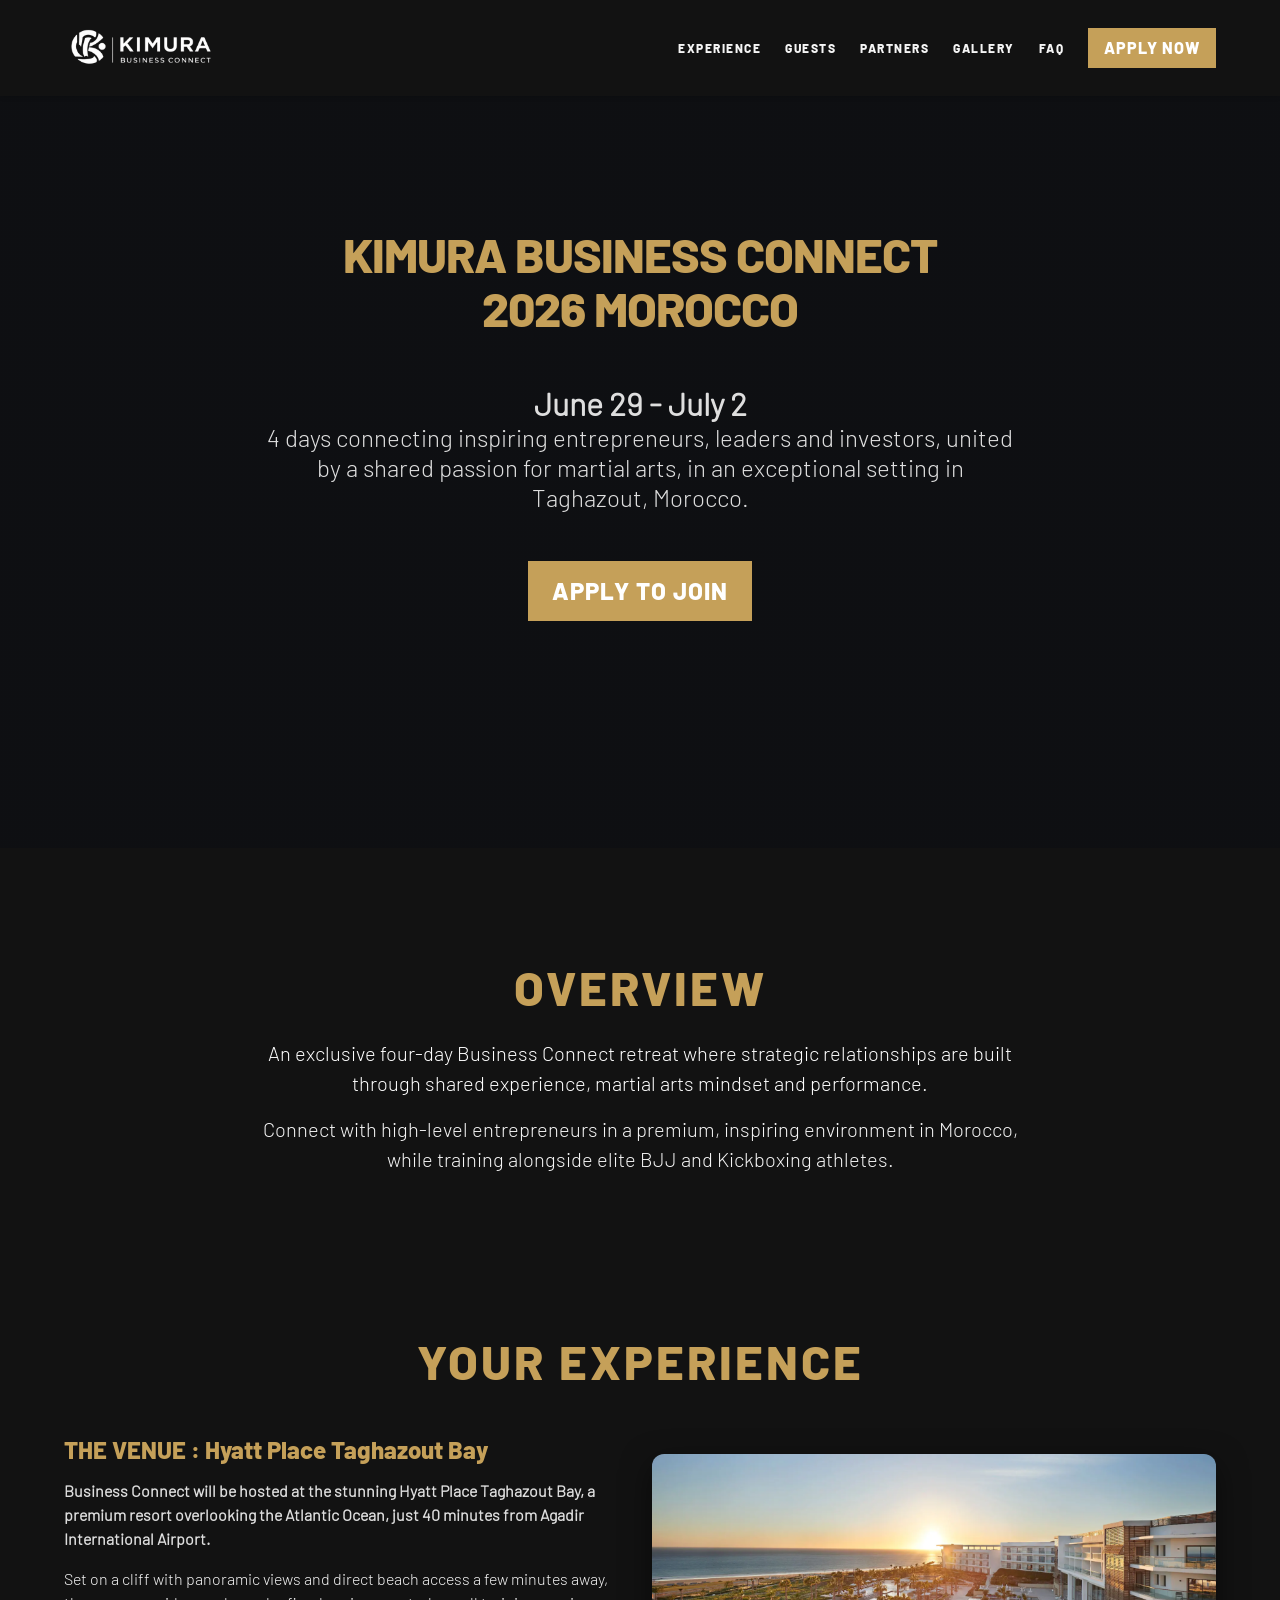
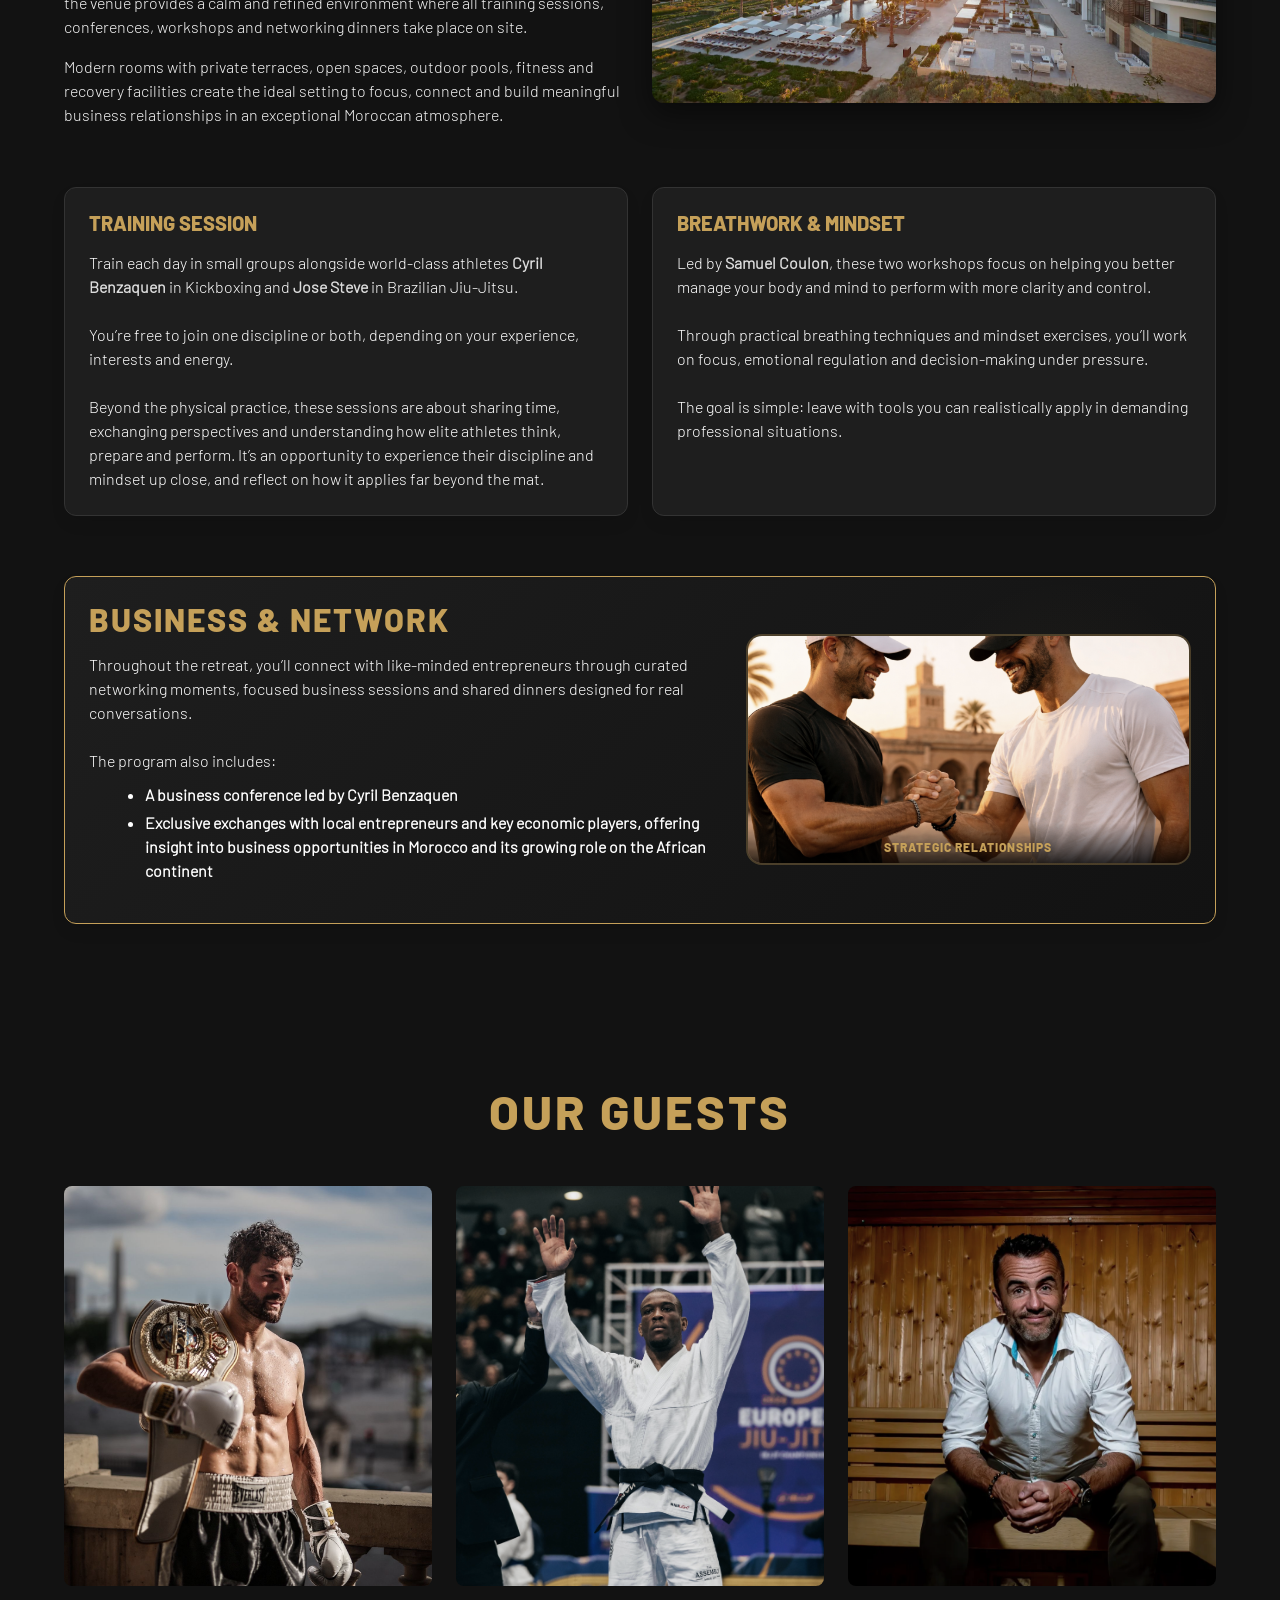
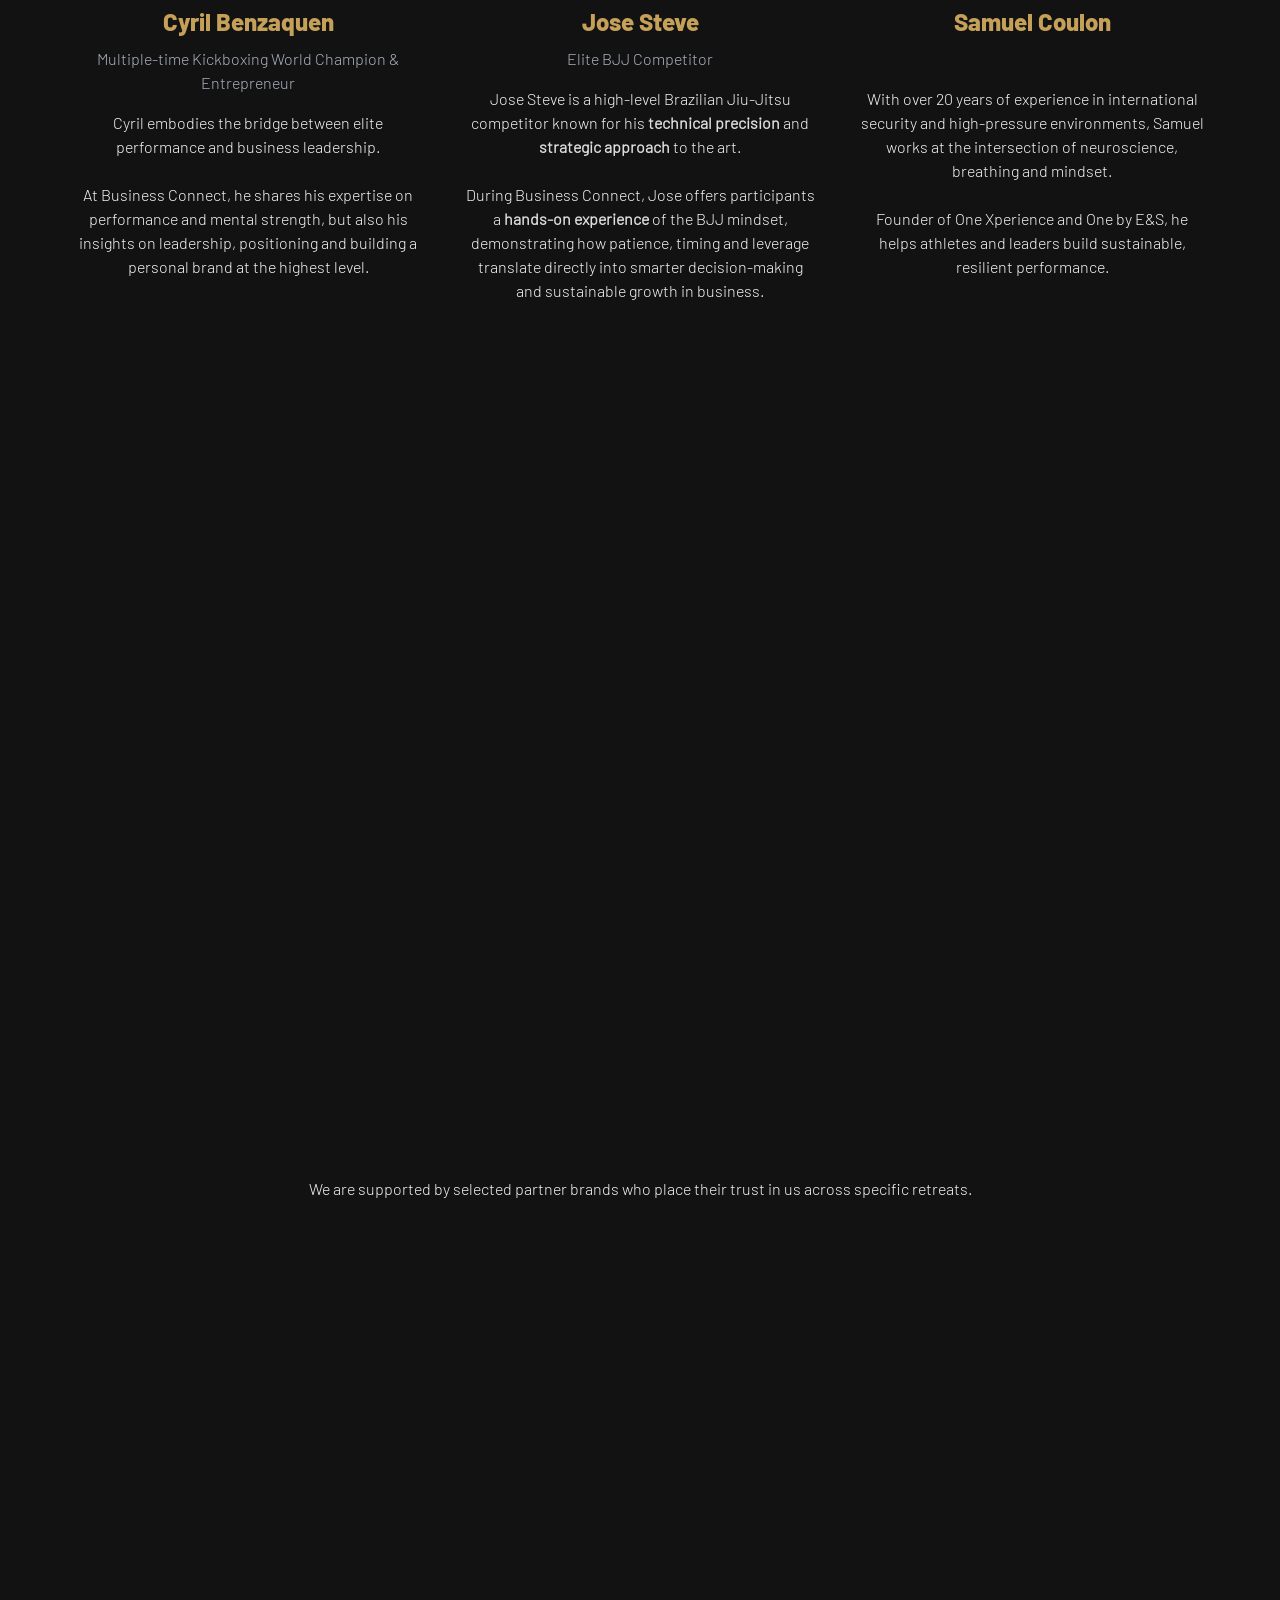
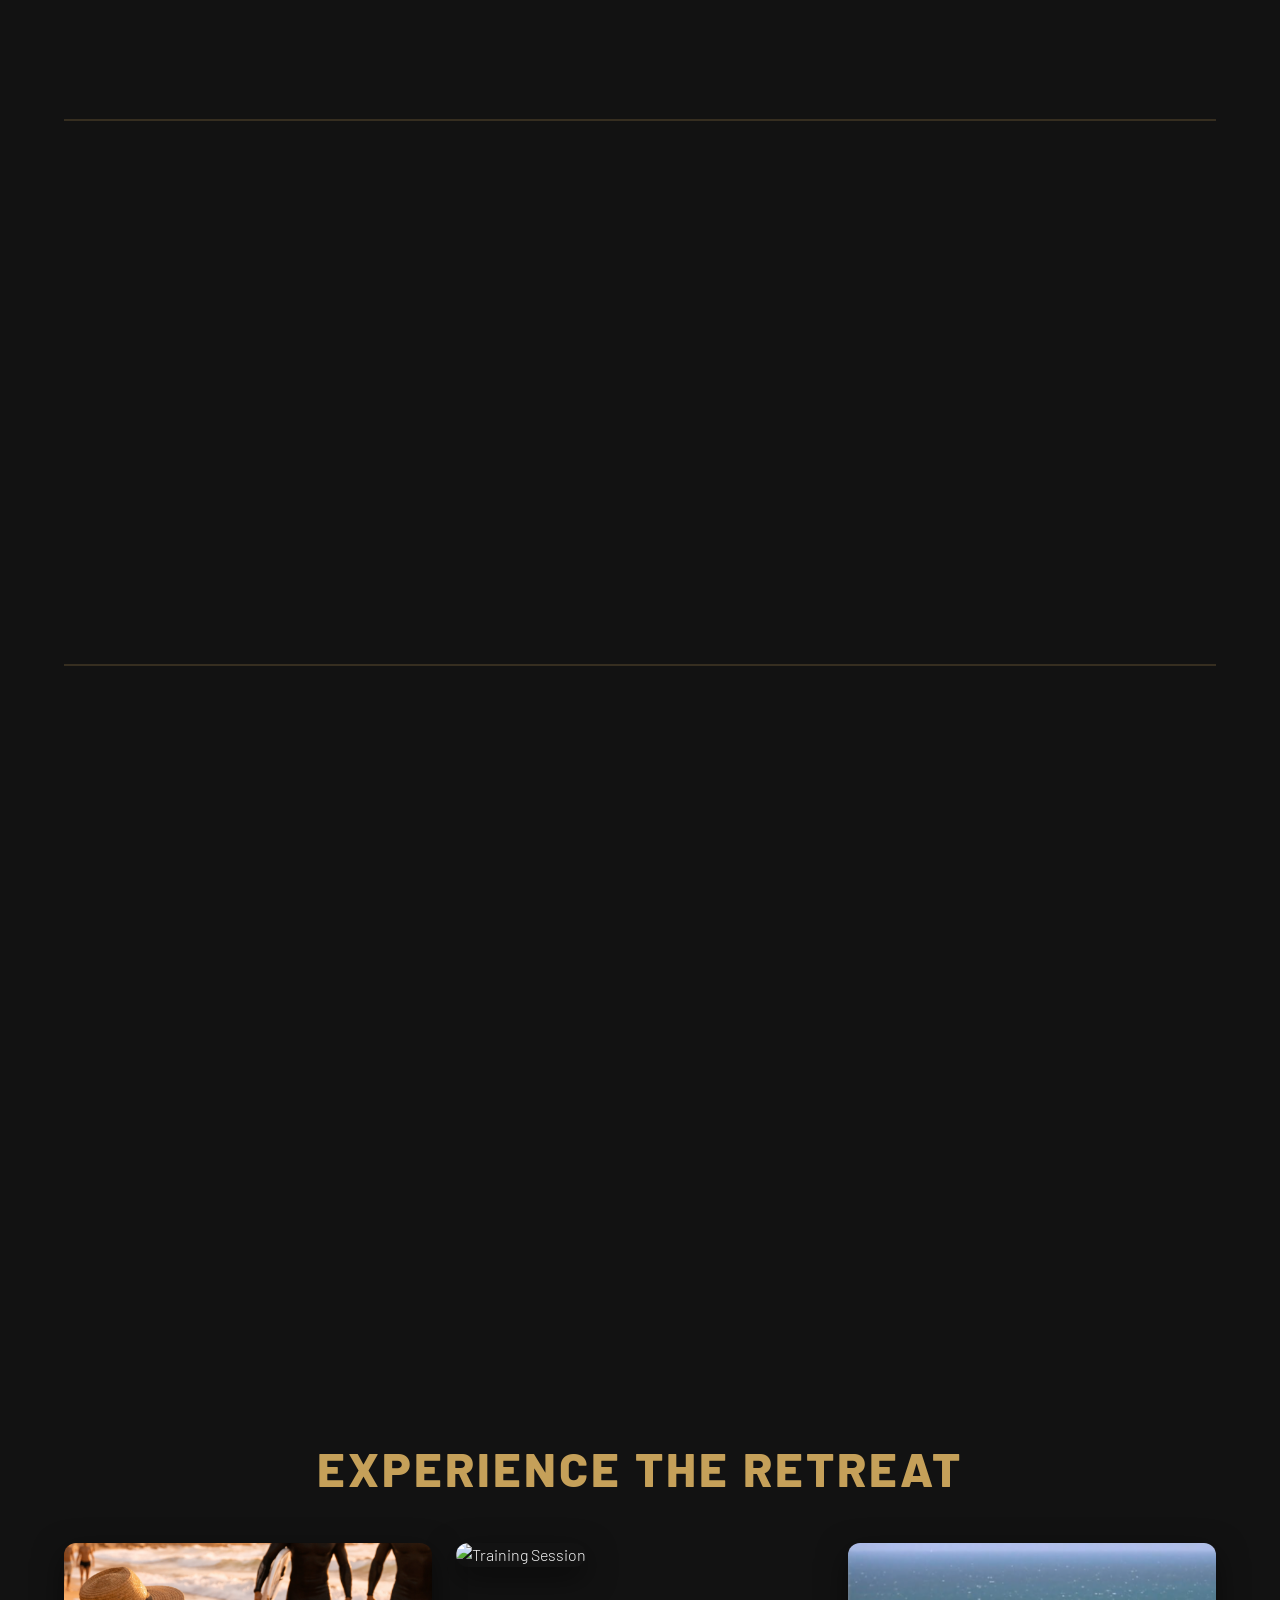
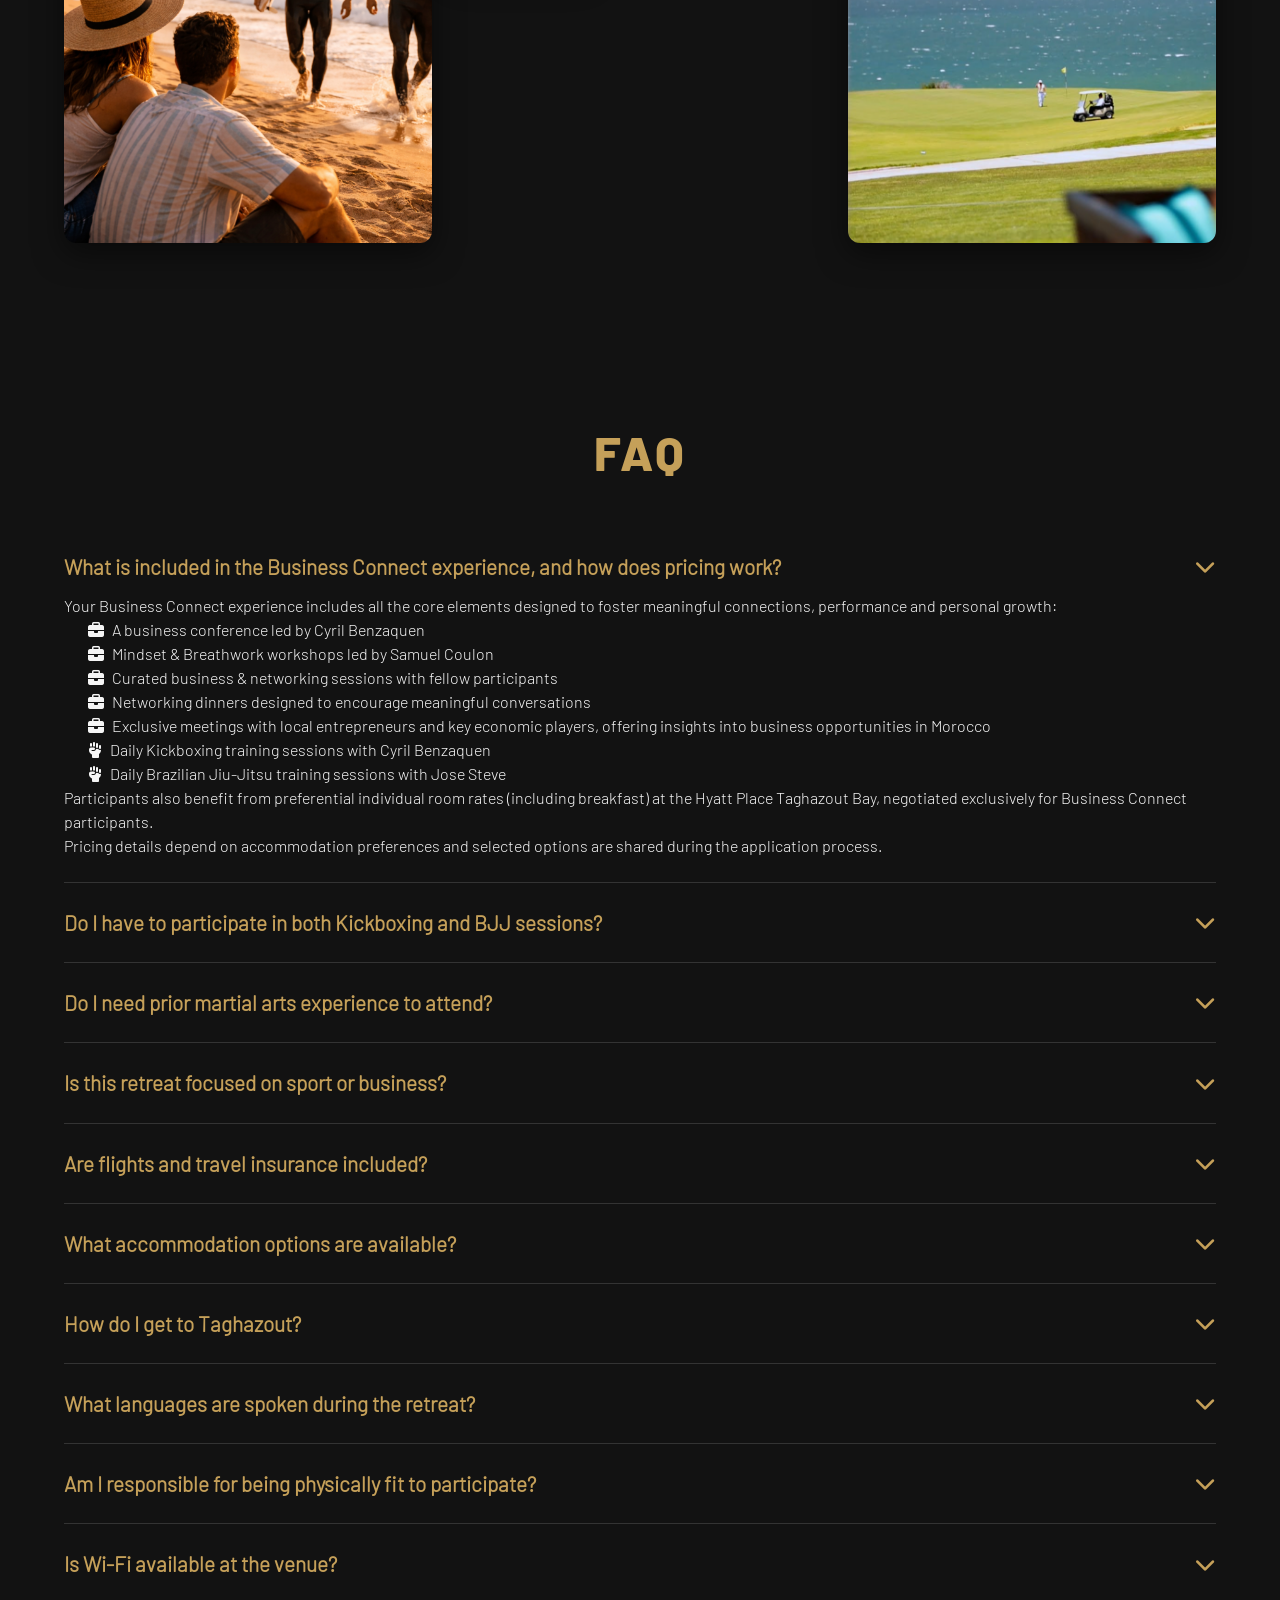
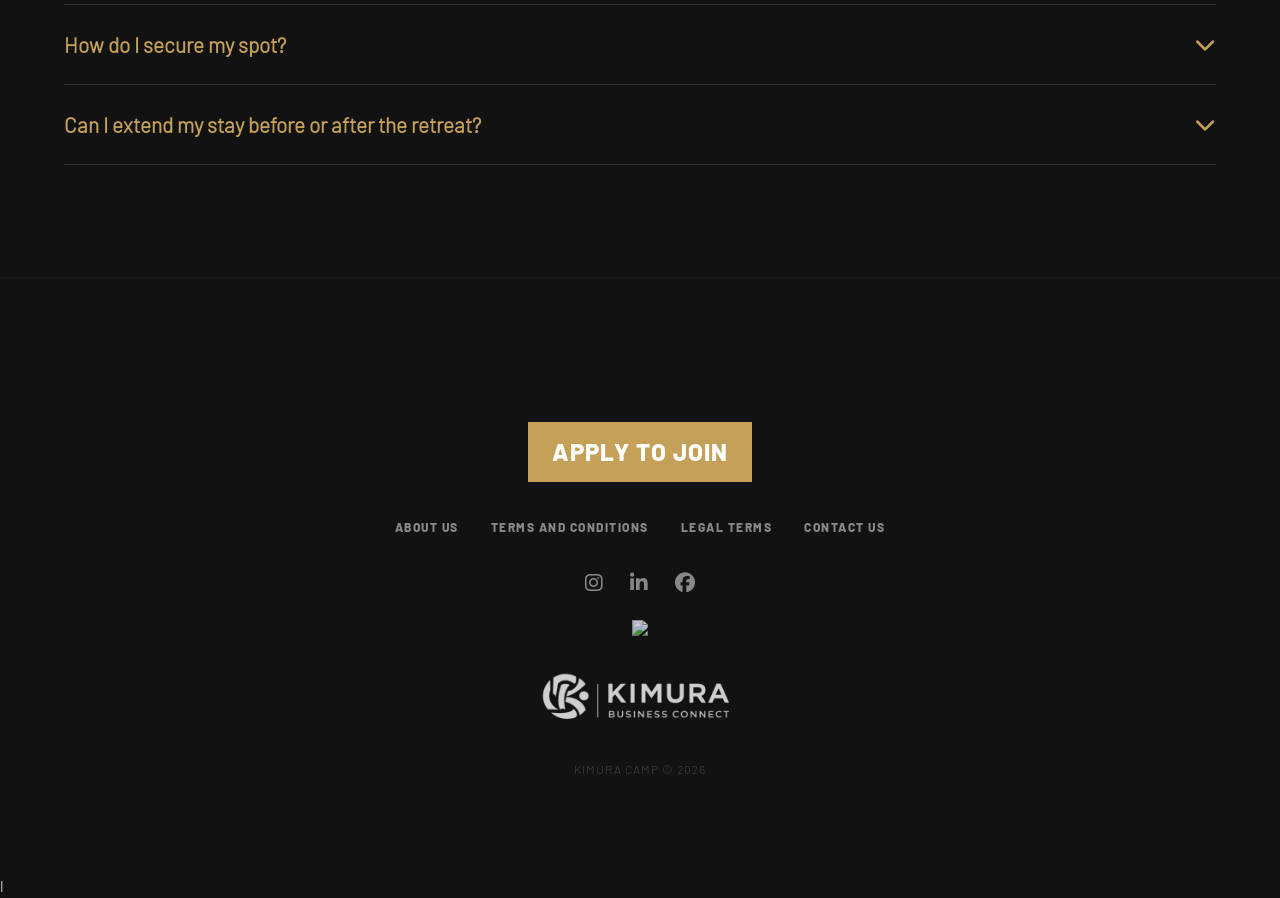
==== index.html @ cee4438f "minor fixes" ====
<!DOCTYPE html>
<html lang="en">
<head>
    <meta charset="UTF-8">
    <meta name="viewport" content="width=device-width, initial-scale=1.0">
    <title>BUSINESS CONNECT MOROCCO 2026 | Where Business Meets the Martial Arts Mindset</title>
    <link rel="stylesheet" href="css/bulma/bulma.min.css">
    <link rel="stylesheet" href="css/fontawesome/all.min.css">
    <link rel="stylesheet" href="css/style.css">
    <link rel="icon" type="image/ico" href="favicon.ico">
    <link rel="apple-touch-icon" href="images/logo.png">
</head>
<body>

<!-- Navigation -->
<nav class="navbar is-fixed-top" role="navigation" aria-label="main navigation">
    <div class="container">
        <div class="navbar-brand">
            <a class="navbar-item" href="https://www.kimura.camp" target="_blank">
                <img src="images/logo.png" alt="KIMURA CAMP LOGO">
            </a>
            <a role="button" class="navbar-burger" aria-label="menu" aria-expanded="false" data-target="navbarBasic">
                <span aria-hidden="true"></span>
                <span aria-hidden="true"></span>
                <span aria-hidden="true"></span>
            </a>
        </div>

        <div id="navbarBasic" class="navbar-menu">
            <div class="navbar-end">
                <a class="navbar-item" href="#experience">Experience</a>
                <a class="navbar-item" href="#guests">Guests</a>
                <a class="navbar-item" href="#partners">Partners</a>
                <a class="navbar-item" href="#gallery">Gallery</a>
                <a class="navbar-item" href="#faq">FAQ</a>
                <div class="navbar-item">
                    <div class="buttons">
                        <button class="button is-primary is-continuous js-modal-trigger" data-target="modal-apply">
                            Apply Now
                        </button>
                    </div>
                </div>
            </div>
        </div>
    </div>
</nav>

<!-- Hero Section -->
<section class="hero is-fullheight-with-navbar is-dark">
    <div class="hero-body">
        <div class="container has-text-centered">
            <div class="columns is-centered">
                <div class="column is-8">
                    <p class="subtitle is-spaced is-size-4-tablet section-title mb-6 is-hidden-mobile is-hidden-tablet"
                       style="font-family: var(--font-primary); font-style: normal; letter-spacing: 3px; opacity: 1;">
                        Where Business Meets the Martial Arts Mindset
                    </p>
                    <h1 class="title is-size-1-tablet is-size-3-mobile mb-6">
                        KIMURA BUSINESS CONNECT <br> 2026 MOROCCO
                    </h1>
                    <p class="subtitle is-size-4-tablet mb-6">
                        <span class="has-text-weight-bold is-size-3">June 29 - July 2</span> <br> 4 days connecting inspiring entrepreneurs, leaders and investors, united
                        by a shared passion for martial arts, in an exceptional setting in Taghazout, Morocco.
                    </p>
                    <div class="buttons is-centered mt-6 fadeInUp delay-2">
                        <button class="button is-primary is-large is-continuous js-modal-trigger"
                                data-target="modal-apply">
                            Apply to Join
                        </button>
                    </div>
                </div>
            </div>
        </div>
    </div>
</section>

<!-- Overview Section -->
<section class="section py-6">
    <div class="container content-constrained fadeInUp">
        <div class="columns is-centered">
            <div class="column is-8 has-text-centered">
                <h2 class="title section-title is-size-1 is-size-2-mobile mb-5">Overview</h2>
                <p class="is-size-5 mb-4 has-text-white">
                    An exclusive four-day Business Connect retreat where strategic relationships are built through
                    shared experience, martial arts mindset and performance.
                </p>
                <p class="is-size-5">
                    Connect with high-level entrepreneurs in a premium, inspiring environment in Morocco, while training
                    alongside elite BJJ and Kickboxing athletes.
                </p>
            </div>
        </div>
    </div>
</section>

<!-- Your Experience -->
<section id="experience" class="section py-6">
    <div class="container content-constrained">
        <h2 class="title section-title has-text-centered is-size-1 is-size-2-mobile mb-6 fadeInUp">Your Experience</h2>

        <div class="columns is-vcentered mb-6 fadeInUp delay-1">
            <div class="column is-6">
                <h3 class="title is-size-4 mb-4">THE VENUE : Hyatt Place Taghazout Bay</h3>
                <p class="mb-4">
                    <strong>Business Connect will be hosted at the stunning Hyatt Place Taghazout Bay, a premium resort
                        overlooking the Atlantic Ocean, just 40 minutes from Agadir International Airport.</strong>
                </p>
                <p class="mb-4">
                    Set on a cliff with panoramic views and direct beach access a few minutes away, the venue provides a
                    calm and refined environment where all training sessions, conferences, workshops and networking
                    dinners take place on site.
                </p>
                <p>
                    Modern rooms with private terraces, open spaces, outdoor pools, fitness and recovery facilities
                    create the ideal setting to focus, connect and build meaningful business relationships in an
                    exceptional Moroccan atmosphere.
                </p>
            </div>
            <div class="column is-6">
                <img src="images/hotel-4.png" alt="Hyatt Place Taghazout" class="venue-img">
            </div>
        </div>

        <div class="columns is-multiline mb-6">
            <div class="column is-6 fadeInUp delay-1">
                <div class="card">
                    <div class="card-content">
                        <p class="title is-size-5 mb-4" style="color: var(--accent-gold);">TRAINING SESSION</p>
                        <p class="is-size-6">
                            Train each day in small groups alongside world-class athletes <strong>Cyril
                            Benzaquen</strong> in Kickboxing and <strong>Jose Steve</strong> in Brazilian Jiu-Jitsu.
                            <br><br>
                            You’re free to join one discipline or both, depending on your experience, interests and
                            energy.
                            <br><br>
                            Beyond the physical practice, these sessions are about sharing time, exchanging perspectives
                            and understanding how elite athletes think, prepare and perform. It’s an opportunity to
                            experience their discipline and mindset up close, and reflect on how it applies far beyond
                            the mat.
                        </p>
                    </div>
                </div>
            </div>
            <div class="column is-6 fadeInUp delay-2">
                <div class="card">
                    <div class="card-content">
                        <p class="title is-size-5 mb-4" style="color: var(--accent-gold);">BREATHWORK & MINDSET</p>
                        <p class="is-size-6">
                            Led by <strong>Samuel Coulon</strong>, these two workshops focus on helping you better
                            manage your body and mind to perform with more clarity and control.
                            <br><br>
                            Through practical breathing techniques and mindset exercises, you’ll work on focus,
                            emotional regulation and decision-making under pressure.
                            <br><br>
                            The goal is simple: leave with tools you can realistically apply in demanding professional
                            situations.
                        </p>
                    </div>
                </div>
            </div>
        </div>

        <!-- Featured Business & Network Section -->
        <div class="card business-featured-block fadeInUp">
            <div class="card-content columns is-vcentered">
                <div class="column is-7">
                    <h3 class="title is-size-3 mb-4" style="color: var(--accent-gold); letter-spacing: 2px;">BUSINESS &
                        NETWORK</h3>
                    <div class="content">
                        <div class="mb-4 is-size-6">
                            Throughout the retreat, you’ll connect with like-minded entrepreneurs through curated
                            networking moments, focused business sessions and shared dinners designed for real
                            conversations.
                            <br/><br/>
                            The program also includes:
                            <ul class="list pl-5" style="margin-top: 10px;">
                                <li><strong>A business conference led by Cyril Benzaquen</strong></li>
                                <li><strong>Exclusive exchanges with local entrepreneurs and key economic players,
                                    offering insight into business opportunities in Morocco and its growing role on the
                                    African continent</strong></li>
                            </ul>
                        </div>
                    </div>
                </div>
                <div class="column is-5 has-text-centered">
                    <div class="business-image-container">
                        <img src="images/business-1.png" alt="Business & Network" class="business-img">
                        <div class="business-img-overlay">
                            <p class="is-size-7"
                               style="font-family: var(--font-primary); text-transform: uppercase; letter-spacing: 1px;">
                                Strategic Relationships</p>
                        </div>
                    </div>
                </div>
            </div>
        </div>
    </div>
</section>

<!-- Our Guests -->
<section id="guests" class="section py-6 bg-dark">
    <div class="container content-constrained">
        <h2 class="title section-title has-text-centered is-size-1 is-size-2-mobile mb-6 fadeInUp">Our Guests</h2>
        <div class="columns is-centered">
            <div class="column is-4 fadeInUp delay-1">
                <div class="has-text-centered">
                    <img src="images/cyril-1.jpeg" alt="Cyril Benzaquen" class="guest-img">
                    <div class="px-2">
                        <h3 class="title is-size-4 mb-3">Cyril Benzaquen</h3>
                        <p class="is-size-6 has-text-grey-light mb-4">Multiple-time Kickboxing World Champion &
                            Entrepreneur</p>
                        <p class="is-size-6">
                            Cyril embodies the bridge between elite performance and business leadership.
                            <br><br>
                            At Business
                            Connect, he shares his expertise on performance and mental strength, but also his insights
                            on leadership, positioning and building a personal brand at the highest level.
                        </p>
                    </div>
                </div>
            </div>
            <div class="column is-4 fadeInUp delay-2">
                <div class="has-text-centered">
                    <img src="images/jose-1.jpeg" alt="Jose Steve" class="guest-img">
                    <div class="px-2">
                        <h3 class="title is-size-4 mb-3">Jose Steve</h3>
                        <p class="is-size-6 has-text-grey-light mb-4">Elite BJJ Competitor</p>
                        <p class="is-size-6">
                            Jose Steve is a high-level Brazilian Jiu-Jitsu competitor known for his <strong>technical
                            precision</strong> and <strong>strategic approach</strong> to the art.
                            <br><br>
                            During Business Connect, Jose offers participants a <strong>hands-on experience</strong> of
                            the BJJ mindset, demonstrating how patience, timing and leverage translate directly into
                            smarter decision-making and sustainable growth in business.
                        </p>
                    </div>
                </div>
            </div>
            <div class="column is-4 fadeInUp delay-2">
                <div class="has-text-centered">
                    <img src="images/samuel-1.png" alt="Samuel Coulon" class="guest-img">
                    <div class="px-2">
                        <h3 class="title is-size-4 mb-3">Samuel Coulon</h3>
                        <p class="is-size-6 has-text-grey-light mb-4">&nbsp;</p>
                        <p class="is-size-6">
                            With over 20 years of experience in international security and high-pressure environments,
                            Samuel works at the intersection of neuroscience, breathing and mindset.
                            <br><br>
                            Founder of One Xperience and One by E&S, he helps athletes and leaders build sustainable,
                            resilient performance.
                        </p>
                    </div>
                </div>
            </div>
        </div>
    </div>
</section>

<!-- What's Included / Excluded -->
<section class="section py-6">
    <div class="container content-constrained">
        <div class="columns is-vcentered">
            <!-- Left Column: Title -->
            <div class="column is-4 has-text-centered-mobile fadeInUp">
                <h2 class="title section-title is-size-1 is-size-2-mobile">What's Included</h2>
            </div>

            <!-- Right Column: Toggle Panels -->
            <div class="column is-8 fadeInUp delay-1">
                <!-- Included Panel -->
                <div class="toggle-panel">
                    <div class="toggle-header"
                         onclick="this.nextElementSibling.classList.toggle('is-active'); this.querySelector('i').classList.toggle('fa-plus'); this.querySelector('i').classList.toggle('fa-minus');">
                        <h3 class="title is-size-5">Included</h3>
                        <i class="fas fa-minus"></i>
                    </div>
                    <div class="toggle-content is-active">
                        <div class="list-item-with-icon">
                            <i class="fas fa-check"></i>
                            <span>Curated business & networking sessions</span>
                        </div>
                        <div class="list-item-with-icon">
                            <i class="fas fa-check"></i>
                            <span>Networking dinners</span>
                        </div>
                        <div class="list-item-with-icon">
                            <i class="fas fa-check"></i>
                            <span>Business conference led by Cyril Benzaquen</span>
                        </div>
                        <div class="list-item-with-icon">
                            <i class="fas fa-check"></i>
                            <span>Mindset & Breathwork coaching sessions led by Samuel Coulon</span>
                        </div>
                        <div class="list-item-with-icon">
                            <i class="fas fa-check"></i>
                            <span>Exclusive meetings with local key business players</span>
                        </div>
                        <div class="list-item-with-icon">
                            <i class="fas fa-check"></i>
                            <span>Access to preferential individual room rates at the Hyatt Place Taghazout Bay</span>
                        </div>
                        <div class="list-item-with-icon">
                            <i class="fas fa-check"></i>
                            <span>Daily training sessions in BJJ and/or Kickboxing</span>
                        </div>
                        <div class="list-item-with-icon">
                            <i class="fas fa-check"></i>
                            <span>Full access to the hotel’s comfort and environment</span>
                        </div>
                        <div class="list-item-with-icon">
                            <i class="fas fa-check"></i>
                            <span>Round-trip airport transfers from Agadir</span>
                        </div>
                    </div>
                </div>

                <!-- Excluded Panel -->
                <div class="toggle-panel" style="border-top: none;">
                    <div class="toggle-header"
                         onclick="this.nextElementSibling.classList.toggle('is-active'); this.querySelector('i').classList.toggle('fa-plus'); this.querySelector('i').classList.toggle('fa-minus');">
                        <h3 class="title is-size-5" style="color: #666;">NOT INCLUDED</h3>
                        <i class="fas fa-plus" style="color: #666;"></i>
                    </div>
                    <div class="toggle-content">
                        <div class="list-item-with-icon" style="color: #888;">
                            <i class="fas fa-xmark"></i>
                            <span>Lunches</span>
                        </div>
                        <div class="list-item-with-icon" style="color: #888;">
                            <i class="fas fa-xmark"></i>
                            <span>Travel insurance</span>
                        </div>
                        <div class="list-item-with-icon" style="color: #888;">
                            <i class="fas fa-xmark"></i>
                            <span>Flights to and from Agadir</span>
                        </div>
                        <div class="list-item-with-icon" style="color: #888;">
                            <i class="fas fa-xmark"></i>
                            <span>Personal expenses (snacks, souvenirs, etc.)</span>
                        </div>
                        <div class="list-item-with-icon" style="color: #888;">
                            <i class="fas fa-xmark"></i>
                            <span>Transportation during free time</span>
                        </div>
                        <div class="list-item-with-icon" style="color: #888;">
                            <i class="fas fa-xmark"></i>
                            <span>Optional leisure activities (surfing, quad, etc.)</span>
                        </div>
                    </div>
                </div>
            </div>
        </div>
    </div>
</section>

<!-- Partners Section -->
<section id="partners" class="section py-6">
    <div class="container">
        <h2 class="title section-title has-text-centered is-size-1 is-size-2-mobile fadeInUp mb-0">Our Partners</h2>
        <p class="has-text-centered mt-2">We are supported by selected partner brands who place their trust in us across specific retreats.</p>
        <!-- Logo Carousel -->
        <div class="carousel-container mb-6 fadeInUp delay-1 is-hidden">
            <div class="carousel-track">
                <div class="carousel-item"><img src="images/venum-logo.png" alt="Venum"></div>
                <div class="carousel-item"><img src="images/nutrimea-logo.png" alt="Nutrimea"></div>
                <div class="carousel-item"><img src="images/cleanhugs-logo.png" alt="Cleanhugs"></div>
                <div class="carousel-item"><img src="images/rocean-logo.png" alt="Rocean"></div>
                <!-- Duplicate for seamless loop -->
                <div class="carousel-item"><img src="images/venum-logo.png" alt="Venum"></div>
                <div class="carousel-item"><img src="images/nutrimea-logo.png" alt="Nutrimea"></div>
                <div class="carousel-item"><img src="images/cleanhugs-logo.png" alt="Cleanhugs"></div>
                <div class="carousel-item"><img src="images/rocean-logo.png" alt="Rocean"></div>
            </div>
        </div>

        <!-- Partner Details -->
        <div class="partner-details">
            <!-- Venum -->
            <div class="partner-item py-6 fadeInUp">
                <div class="columns is-vcentered">
                    <div class="column is-5">
                        <img src="images/venum-logo.png" alt="Venum Logo" class="mb-4" style="max-height: 100px; width: auto;">
                        <h3 class="title is-size-3">Venum</h3>
                        <p class="mb-4">
                            A global leader in combat sports equipment, Venum provides Kimura Business Connect with premium gear that embodies the spirit of performance and resilience found in both the boardroom and the cage.
                        </p>
                    </div>
                    <div class="column is-7">
                        <div class="columns is-mobile">
                            <div class="column is-6">
                                <figure class="image is-4by5">
                                    <img src="images/venum-1.jpeg" alt="Venum Partnership 1" style="object-fit: cover; border-radius: 8px;">
                                </figure>
                            </div>
                            <div class="column is-6">
                                <figure class="image is-4by5">
                                    <img src="images/venum-2.jpg" alt="Venum Partnership 2" style="object-fit: cover; border-radius: 8px;">
                                </figure>
                            </div>
                        </div>
                    </div>
                </div>
            </div>

            <hr style="background-color: rgba(197, 160, 89, 0.2);">

            <!-- Nutrimea -->
            <div class="partner-item py-6 fadeInUp">
                <div class="columns is-vcentered">
                    <div class="column is-5">
                        <img src="images/nutrimea-logo.png" alt="Nutrimea Logo" class="mb-4" style="max-height: 100px; width: auto;">
                        <h3 class="title is-size-3">Nutrimea</h3>
                        <p class="mb-4">
                            Nutrimea supports our participants' physical well-being with high-quality natural supplements, ensuring they maintain peak mental and physical energy throughout the retreat.
                        </p>
                    </div>
                    <div class="column is-7">
                        <div class="columns is-mobile">
                            <div class="column is-6">
                                <figure class="image is-4by5">
                                    <img src="images/nutrimea-1.jpg" alt="Nutrimea Partnership 1" style="object-fit: cover; border-radius: 8px;">
                                </figure>
                            </div>
                            <div class="column is-6">
                                <figure class="image is-4by5">
                                    <img src="images/nutrimea-2.jpg" alt="Nutrimea Partnership 2" style="object-fit: cover; border-radius: 8px;">
                                </figure>
                            </div>
                        </div>
                    </div>
                </div>
            </div>

            <hr style="background-color: rgba(197, 160, 89, 0.2);">

            <!-- Rocean -->
            <div class="partner-item py-6 fadeInUp">
                <div class="columns is-vcentered">
                    <div class="column is-5">
                        <img src="images/rocean-logo.png" alt="Rocean Logo" class="mb-4" style="max-height: 100px; width: auto;">
                        <h3 class="title is-size-3">Rocean</h3>
                        <p class="mb-4">
                            Sustainable hydration is key at Kimura Business Connect. Rocean provides innovative water solutions that help our community stay hydrated while reducing environmental impact.
                        </p>
                    </div>
                    <div class="column is-7">
                        <div class="columns is-mobile">
                            <div class="column is-6">
                                <figure class="image is-4by5">
                                    <img src="images/rocean-1.jpg" alt="Rocean Partnership 1" style="object-fit: cover; border-radius: 8px;">
                                </figure>
                            </div>
                            <div class="column is-6">
                                <figure class="image is-4by5">
                                    <img src="images/rocean-2.jpg" alt="Rocean Partnership 2" style="object-fit: cover; border-radius: 8px;">
                                </figure>
                            </div>
                        </div>
                    </div>
                </div>
            </div>

            <div class="has-text-centered mt-6 fadeInUp">
                <p class="is-size-6">
                    Interested in becoming a partner for our first Business retreat? <br>
                    <a href="mailto:contact@kimura.camp" class="has-text-weight-bold" style="color: var(--accent-gold); text-decoration: underline;">Contact us at contact@kimura.camp</a>
                </p>
            </div>
        </div>
    </div>
</section>

<!-- Photo Gallery -->
<section id="gallery" class="section py-6">
    <div class="container content-constrained">
        <h2 class="title section-title has-text-centered is-size-1 is-size-2-mobile mb-6 fadeInUp">Experience the
            Retreat</h2>
        <div class="columns is-multiline">
            <div class="column is-4 fadeInUp delay-1">
                <img src="images/beach-1.png" alt="Hyatt Place View" class="venue-img mb-4"
                     style="width: 100%; height: 300px; object-fit: cover;">
            </div>
            <div class="column is-4 fadeInUp delay-2">
                <img src="images/hotel-1.png" alt="Training Session" class="venue-img mb-4"
                     style="width: 100%; height: 300px; object-fit: cover;">
            </div>
            <div class="column is-4 fadeInUp delay-3">
                <img src="images/hotel-7.png" alt="BJJ Session" class="venue-img mb-4"
                     style="width: 100%; height: 300px; object-fit: cover;">
            </div>
        </div>
    </div>
</section>

<!-- FAQ -->
<section id="faq" class="section py-6">
    <div class="container content-constrained">
        <h2 class="title section-title has-text-centered is-size-1 is-size-2-mobile mb-6 fadeInUp">FAQ</h2>
        <div class="columns is-centered fadeInUp delay-1">
            <div class="column is-12">
                <div class="faq-item">
                    <div class="faq-question">What is included in the Business Connect experience, and how does pricing
                        work? <i class="fas fa-chevron-down"></i></div>
                    <div class="faq-answer mt-3" style="display: block;">
                        <p>Your Business Connect experience includes all the core elements designed to foster meaningful
                            connections, performance and personal growth:</p>
                        <ul class=" pl-5">
                            <li><i class="fa fa-briefcase mr-2"></i>A business conference led by Cyril Benzaquen</li>
                            <li><i class="fa fa-briefcase mr-2"></i>Mindset & Breathwork workshops led by Samuel Coulon
                            </li>
                            <li><i class="fa fa-briefcase mr-2"></i>Curated business & networking sessions with fellow
                                participants
                            </li>
                            <li><i class="fa fa-briefcase mr-2"></i>Networking dinners designed to encourage meaningful
                                conversations
                            </li>
                            <li><i class="fa fa-briefcase mr-2"></i>Exclusive meetings with local entrepreneurs and key
                                economic players, offering insights into business opportunities in Morocco
                            </li>
                            <li><i class="fa fa-hand-fist mr-2"></i>Daily Kickboxing training sessions with Cyril
                                Benzaquen
                            </li>
                            <li><i class="fa fa-hand-fist mr-2"></i>Daily Brazilian Jiu-Jitsu training sessions with
                                Jose Steve
                            </li>
                        </ul>
                        <p>Participants also benefit from preferential individual room rates (including breakfast) at
                            the Hyatt Place Taghazout Bay, negotiated exclusively for Business Connect participants.</p>
                        <p>Pricing details depend on accommodation preferences and selected options are shared during
                            the application process.</p>
                    </div>
                </div>
                <div class="faq-item">
                    <div class="faq-question">Do I have to participate in both Kickboxing and BJJ sessions? <i
                            class="fas fa-chevron-down"></i></div>
                    <div class="faq-answer mt-3" style="display: none;">
                        <p>Participants are free to join Kickboxing, Brazilian Jiu-Jitsu, or both, depending on their
                            interests, experience and energy.</p>
                        <p>All sessions are designed to be accessible and adaptable, with a focus on mindset, discipline
                            and shared experience rather than performance.</p>
                    </div>
                </div>
                <div class="faq-item">
                    <div class="faq-question">Do I need prior martial arts experience to attend? <i
                            class="fas fa-chevron-down"></i></div>
                    <div class="faq-answer mt-3" style="display: none;">
                        <p>No prior experience is required.</p>
                        <p>Sessions are adapted to different levels, and the emphasis is on learning, awareness and
                            connection, not physical intensity or competition.</p>
                    </div>
                </div>
                <div class="faq-item">
                    <div class="faq-question">Is this retreat focused on sport or business? <i
                            class="fas fa-chevron-down"></i></div>
                    <div class="faq-answer mt-3" style="display: none;">
                        <p>Business Connect is a business-first experience.</p>
                        <p>Martial arts training is used as a tool to explore leadership, discipline, focus and
                            resilience, while business sessions, conferences and networking remain at the core of the
                            retreat.</p>
                    </div>
                </div>
                <div class="faq-item">
                    <div class="faq-question">Are flights and travel insurance included? <i
                            class="fas fa-chevron-down"></i></div>
                    <div class="faq-answer mt-3" style="display: none;">
                        <p>No. Participants are responsible for booking their flights to and from Agadir and purchasing
                            travel insurance. We strongly recommend comprehensive travel insurance covering medical
                            care, trip cancellation and emergencies.</p>
                    </div>
                </div>
                <div class="faq-item">
                    <div class="faq-question">What accommodation options are available? <i
                            class="fas fa-chevron-down"></i></div>
                    <div class="faq-answer mt-3" style="display: none;">
                        <p>Business Connect participants benefit from preferential accommodation rates at the Hyatt
                            Place Taghazout Bay, including breakfast. Rooms are individual, modern and comfortable.
                            Additional nights before or after the retreat can be requested, subject to availability.</p>
                    </div>
                </div>
                <div class="faq-item">
                    <div class="faq-question">How do I get to Taghazout? <i class="fas fa-chevron-down"></i></div>
                    <div class="faq-answer mt-3" style="display: none;">
                        <p>The nearest airport is Agadir Al-Massira Airport. Airport transfers are included.</p>
                    </div>
                </div>
                <div class="faq-item">
                    <div class="faq-question">What languages are spoken during the retreat? <i
                            class="fas fa-chevron-down"></i></div>
                    <div class="faq-answer mt-3" style="display: none;">
                        <p>All sessions and workshops are conducted by speakers who are fluent in both English and
                            French. It is expected that attendees are comfortable communicating in English, which will
                            be the primary language of the retreat.</p>
                    </div>
                </div>
                <div class="faq-item">
                    <div class="faq-question">Am I responsible for being physically fit to participate? <i
                            class="fas fa-chevron-down"></i></div>
                    <div class="faq-answer mt-3" style="display: none;">
                        <p>Yes. Participants are responsible for ensuring they are in suitable physical condition for
                            the activities they choose to take part in during the retreat.</p>
                    </div>
                </div>
                <div class="faq-item">
                    <div class="faq-question">Is Wi-Fi available at the venue? <i class="fas fa-chevron-down"></i></div>
                    <div class="faq-answer mt-3" style="display: none;">
                        <p>Yes. Complimentary high-speed Wi-Fi is available throughout the Hyatt Place Taghazout
                            Bay.</p>
                    </div>
                </div>
                <div class="faq-item">
                    <div class="faq-question">How do I secure my spot? <i class="fas fa-chevron-down"></i></div>
                    <div class="faq-answer mt-3" style="display: none;">
                        <p>Participation is subject to application and validation. To express your interest, you can
                            complete our application questionnaire, contact us via Instagram DM at @kimura.camp, email
                            us at contact@kimura.camp.</p>
                    </div>
                </div>
                <div class="faq-item">
                    <div class="faq-question">Can I extend my stay before or after the retreat? <i
                            class="fas fa-chevron-down"></i></div>
                    <div class="faq-answer mt-3" style="display: none;">
                        <p>Yes. Participants wishing to arrive earlier or stay longer at the Hyatt Place Taghazout Bay
                            can request additional nights. Our team will assist with availability and preferential
                            rates.</p>
                    </div>
                </div>
            </div>
        </div>
    </div>
</section>

<!-- Footer -->
<footer class="footer">
    <div class="container content-constrained">
        <div class="footer__content has-text-centered mb-5">
            <div class="buttons is-centered mt-6 fadeInUp delay-2">
                <button class="button is-primary is-large is-continuous js-modal-trigger"
                        data-target="modal-apply">
                    Apply to Join
                </button>
            </div>
            <div class="footer__items-outer">
                <ul class="footer__items">
                    <li class="footer__item">
                        <a href="https://www.kimura.camp/about-us" target="_blank">About us</a>
                    </li>
                    <li class="footer__item">
                        <a href="pages/terms-conditions.html">Terms and conditions</a>
                    </li>
                    <li class="footer__item">
                        <a href="https://www.kimura.camp/legal-terms" target="_blank">Legal terms</a>
                    </li>
                    <li class="footer__item">
                        <a href="https://www.kimura.camp/contact-us" target="_blank">Contact us</a>
                    </li>
                </ul>
            </div>
        </div>

        <div class="footer__socials has-text-centered mb-5">
            <a href="https://www.instagram.com/kimura.camp/" target="_blank" rel="noopener noreferrer" class="mx-3">
                <i class="fab fa-instagram fa-lg social-icon"></i>
            </a>
            <a href="https://www.linkedin.com/company/kimura-camp/" target="_blank" rel="noopener noreferrer" class="mx-3">
                <i class="fab fa-linkedin-in fa-lg social-icon"></i>
            </a>
            <a href="https://www.facebook.com/profile.php?id=61559417950037" target="_blank" rel="noopener noreferrer" class="mx-3">
                <i class="fab fa-facebook fa-lg social-icon"></i>
            </a>
        </div>

        <div class="footer__currency-outer has-text-centered mb-5">
            <img class="accepted-payment-methods" src="https://static.myeasol.net/rails/active_storage/blobs/proxy/eyJfcmFpbHMiOnsibWVzc2FnZSI6IkJBaEpJaWs0TWpobE5UVm1PUzAxWlRGa0xUUmhORGt0WW1ZMFpTMHpOamRpTVRZMVltSmxNalFHT2daRlZBPT0iLCJleHAiOm51bGwsInB1ciI6ImJsb2JfaWQifX0=--f0bc4a61a27a797b1a6f9fd68252f917b7413f5e/DEPOSIT.png" style="max-width: 200px; opacity: 0.8;">
        </div>

        <div class="footer__logo-outer has-text-centered mb-5">
            <figure class="footer__logo image-component">
                <img src="/images/logo.png" alt="KIMURA CAMP LOGO" style="max-height: 4rem; width: auto; display: inline-block;">
            </figure>
        </div>

        <div class="footer__badge-wrapper has-text-centered">
            <div class="footer__text-field is-size-7" style="color: #444; letter-spacing: 1px;">
                KIMURA CAMP © 2026
            </div>
        </div>
    </div>
</footer>

<!-- Modal Apply -->
<div id="modal-apply" class="modal">
    <div class="modal-background"></div>
    <div class="modal-card">
        <header class="modal-card-head">
            <p class="modal-card-title title">Apply for Business Connect 2026</p>
            <button class="delete" aria-label="close"></button>
        </header>
        <section class="modal-card-body">
            <div class="content">
                <p class="has-text-centered">To ensure group quality and alignment, participation is subject to application and validation.</p>
                <p class="has-text-centered">Click below to fill out our application questionnaire :</p>
                <div class="has-text-centered py-4">
                    <a href="https://form.typeform.com/to/TELtz0C0"
                       target="_blank" class="button is-primary is-large">
                        Open Questionnaire
                    </a>
                </div>
                <hr>
                <p>Alternative contact methods:</p>
                <ul>
                    <li>Instagram: <a href="https://www.instagram.com/kimura.camp" style="color: var(--accent-gold);"
                                      target="_blank">@kimura.camp</a></li>
                    <li>Email: contact@kimura.camp</li>
                </ul>
            </div>
        </section>
    </div>
</div>l

<script src="js/private.js"></script>
</body>
</html>
---- css/style.css ----
@font-face {
    font-family: 'Montserrat';
    src: url('../css/fonts/Montserrat-Variable.ttf') format('truetype-variations');
    font-weight: 100 900;
    font-style: normal;
}

@font-face {
    font-family: 'Inter';
    src: url('../css/fonts/Inter-Variable.ttf') format('truetype-variations');
    font-weight: 100 900;
    font-style: normal;
}

@font-face {
    font-family: 'Libre Baskerville';
    src: url('../css/fonts/LibreBaskerville-Regular.ttf') format('truetype');
    font-weight: 400;
    font-style: normal;
}

@font-face {
    font-family: 'Libre Baskerville';
    src: url('../css/fonts/LibreBaskerville-Bold.ttf') format('truetype');
    font-weight: 700;
    font-style: normal;
}

@font-face {
    font-family: 'Balrow-ExtraBold';
    src: url('../css/fonts/Barlow-ExtraBold.ttf') format('truetype');
    font-style: normal;
}

@font-face {
    font-family: 'Balrow-Light';
    src: url('../css/fonts/Barlow-Light.ttf') format('truetype');
    font-style: normal;
}

:root {
    --primary-dark: #121212;
    --accent-gold: #c5a059;
    --text-light: #f5f5f5;
    --bulma-strong-color: #dddddd;
    --font-primary: 'Balrow-ExtraBold', sans-serif;
    --font-secondary: 'Balrow-Light', sans-serif;
    --font-accent: 'Libre Baskerville', serif;
}

body {
    font-family: var(--font-secondary), serif;
    background-color: var(--primary-dark);
    color: var(--text-light);
}

.navbar a {
    text-transform: uppercase;
    font-size: 0.75rem;
    letter-spacing: 1.5px;
    font-family: var(--font-primary);
}

nav.navbar {
    background-color: var(--primary-dark) !important;
    box-shadow: 0 2px 4px rgba(0, 0, 0, 0.1);
}

@media screen and (max-width: 1023px) {
    .navbar-menu {
        background-color: var(--primary-dark) !important;
    }
    .navbar-end .navbar-item {
        text-align: center;
        text-transform: uppercase;
    }
    .navbar-end .navbar-item .buttons {
        justify-content: center;
    }
}

.navbar-burger {
    color: var(--accent-gold);
}

.navbar-burger:hover {
    color: var(--accent-gold);
    text-decoration: underline;
    background-color: transparent;
    border: 1px solid var(--accent-gold);
}

.hero {
    background: linear-gradient(rgba(0, 0, 0, 0.7), rgba(0, 0, 0, 0.7)), url('../images/hotel-1.png') center/cover no-repeat;
    min-height: 80vh;
}

.title, .button, .navbar-item, .section-title {
    font-family: var(--font-primary);
}

.hero .subtitle {
    color: var(--text-light);
    font-family: var(--font-secondary), serif;
    opacity: 0.9;
}

.title{
    color: var(--accent-gold);
}

.hero .title {
    font-weight: 900;
    letter-spacing: -1px;
    text-transform: uppercase;
}

.navbar {
    background-color: rgba(18, 18, 18, 0.95) !important;
    padding: 1rem 0;
}

.navbar-item {
    color: var(--text-light);
}

.navbar-item img {
    max-height: 3rem;
}

a.navbar-item:hover {
    background-color: var(--bulma-dark-base);
    color: var(--accent-gold);
}

.section {
    margin: 4rem 0;
}

.section-title {
    color: var(--accent-gold);
    text-transform: uppercase;
    letter-spacing: 3px;
    font-weight: 700;
    margin-bottom: 6rem;
}

.modal-card-title.title {
    flex-shrink: 1;
    margin-bottom: 0;
}

.modal-card .modal-card-head {
    padding: 1.3rem 0.3rem;
}

.card {
    background-color: #1e1e1e;
    color: white;
    border: 1px solid #333;
    height: 100%;
}

.card-header-title {
    color: var(--accent-gold) !important;
}

.content h1, .content h2, .content h3, .content h4, .content strong {
    color: white;
}


.faq-item {
    border-bottom: 1px solid #333;
    padding: 1.5rem 0;
}

.faq-question {
    color: var(--accent-gold);
    font-weight: 600;
    cursor: pointer;
    display: flex;
    justify-content: space-between;
    align-items: center;
    font-size: 1.3rem;
}

@keyframes scroll {
    0% { transform: translateX(0); }
    100% { transform: translateX(calc(-250px * 4)); }
}

.carousel-container {
    overflow: hidden;
    padding: 2rem 0;
    position: relative;
    width: 100%;
}

.carousel-track {
    display: flex;
    width: calc(250px * 8);
    animation: scroll 20s linear infinite;
}

.carousel-item {
    width: 250px;
    display: flex;
    justify-content: center;
    align-items: center;
    padding: 0 40px;
}

.carousel-item img {
    max-height: 80px;
    width: auto;
    filter: grayscale(100%) brightness(1.5);
    transition: filter 0.3s ease;
}

.carousel-item img:hover {
    filter: grayscale(0%) brightness(1);
}

.partner-item {
    border-bottom: 0 solid rgba(197, 160, 89, 0.2);
}

.partner-item:last-child {
    border-bottom: none;
}

@media screen and (max-width: 768px) {
    .is-reversed-mobile {
        flex-direction: column-reverse;
        display: flex;
    }
    
    .carousel-track {
        width: calc(150px * 8);
        animation: scroll-mobile 15s linear infinite;
    }
    
    .carousel-item {
        width: 150px;
        padding: 0 20px;
    }
    
    .carousel-item img {
        max-height: 50px;
    }

    @keyframes scroll-mobile {
        0% { transform: translateX(0); }
        100% { transform: translateX(calc(-150px * 4)); }
    }
}

.footer {
    background-color: var(--primary-dark);
    color: #888;
    padding: 6rem 1.5rem;
    border-top: 1px solid #1a1a1a;
}

.footer__items {
    list-style: none;
    margin: 0 !important;
    padding: 0 !important;
    display: flex;
    flex-wrap: wrap;
    justify-content: center;
}

.footer__item {
    margin: 0.5rem 1rem;
}

.footer__item a {
    color: #888;
    text-transform: uppercase;
    font-size: 0.75rem;
    letter-spacing: 1.5px;
    font-family: var(--font-primary);
    transition: color 0.3s ease;
}

.footer__item a:hover {
    color: var(--accent-gold);
}

.footer .social-icon {
    color: #888;
    transition: color 0.3s ease;
}

.footer a:hover .social-icon {
    color: var(--accent-gold);
}

.footer__logo-outer img {
    filter: brightness(0) invert(1) opacity(0.8);
    transition: opacity 0.3s ease;
}

.footer__logo-outer img:hover {
    opacity: 1;
}

/* Included/Excluded section */
.toggle-panel {
    border-top: 1px solid #333;
    border-bottom: 1px solid #333;
}

.toggle-header {
    display: flex;
    justify-content: space-between;
    align-items: center;
    padding: 1.5rem 0;
    cursor: pointer;
    transition: all 0.3s ease;
}

.toggle-header h3 {
    margin-bottom: 0 !important;
    text-transform: uppercase;
    letter-spacing: 1px;
}

.toggle-header:hover h3 {
    color: var(--accent-gold);
}

.toggle-content {
    max-height: 0;
    overflow: hidden;
    transition: max-height 0.4s ease-out, padding 0.4s ease;
}

.toggle-content.is-active {
    max-height: 1000px; /* Large enough to fit content */
    padding-bottom: 1.5rem;
}

.list-item-with-icon {
    display: flex;
    align-items: flex-start;
    margin-bottom: 0.75rem;
    text-align: left;
}

.list-item-with-icon i {
    margin-right: 1rem;
    margin-top: 0.25rem;
}

.fa-check {
    color: #48c78e;
}

.fa-xmark {
    color: #f14668;
}

/* Modal custom styles */
.modal-card-head, .modal-card-foot {
    background-color: var(--primary-dark);
    border-color: #333;
    border-radius: 0;
}
.modal-card-title {
    color: var(--accent-gold);
    text-align: center;
}
.modal-card-body {
    background-color: #252525;
    color: white;
}

.guest-img {
    border-radius: 8px;
    margin-bottom: 1rem;
    filter: grayscale(20%);
    width: 100%;
    height: 400px;
    object-fit: cover;
}

.venue-img {
    border-radius: 12px;
    box-shadow: 0 10px 30px rgba(0,0,0,0.5);
}

/* Animations */
@keyframes fadeInUp {
    from {
        opacity: 0;
        transform: translateY(30px);
    }
    to {
        opacity: 1;
        transform: translateY(0);
    }
}

@keyframes fadeIn {
    from { opacity: 0; }
    to { opacity: 1; }
}

@keyframes pulse-gold {
    0% {
        box-shadow: 0 0 0 0 rgba(197, 160, 89, 0.4);
    }
    70% {
        box-shadow: 0 0 0 15px rgba(197, 160, 89, 0);
    }
    100% {
        box-shadow: 0 0 0 0 rgba(197, 160, 89, 0);
    }
}

@keyframes shimmer {
    0% { background-position: -200% 0; }
    100% { background-position: 200% 0; }
}

.fadeInUp {
    opacity: 0;
    transform: translateY(30px);
}

.fadeInUp.is-visible {
    animation: fadeInUp 0.8s ease forwards;
}

.fadeIn {
    opacity: 0;
}

.fadeIn.is-visible {
    animation: fadeIn 1.2s ease forwards;
}

.delay-1 { animation-delay: 0.2s; }
.delay-2 { animation-delay: 0.4s; }
.delay-3 { animation-delay: 0.6s; }

/* Enhanced Button Animations */
.button.is-primary {
    background-color: var(--accent-gold);
    border-color: var(--accent-gold);
    color: #fff;
    font-weight: 600;
    text-transform: uppercase;
    letter-spacing: 1px;
    transition: all 0.4s cubic-bezier(0.175, 0.885, 0.32, 1.275);
    border-radius: 0;
    position: relative;
    overflow: hidden;
}

.button.is-primary.is-continuous {
    animation: pulse-gold 2s infinite;
}

.button.is-primary:hover {
    background-color: #d4b474;
    border-color: #d4b474;
    transform: translateY(-5px) scale(1.05);
    box-shadow: 0 10px 20px rgba(0,0,0,0.3);
}

.button.is-primary::after {
    content: '';
    position: absolute;
    top: -50%;
    left: -60%;
    width: 20%;
    height: 200%;
    background: rgba(255, 255, 255, 0.1);
    transform: rotate(30deg);
    transition: none;
}

.button.is-primary:hover::after {
    left: 120%;
    transition: all 0.6s ease;
}

/* Featured Business Block */
.business-featured-block {
    background: linear-gradient(135deg, #1e1e1e 0%, #121212 100%);
    border: 1px solid var(--accent-gold);
    position: relative;
    overflow: hidden;
}

.business-featured-block::before {
    content: '';
    position: absolute;
    top: 0;
    right: 0;
    width: 300px;
    height: 300px;
    background: radial-gradient(circle, rgba(197, 160, 89, 0.05) 0%, transparent 70%);
    pointer-events: none;
}

.business-image-container {
    position: relative;
    border-radius: 1rem;
    overflow: hidden;
    border: 2px solid rgba(197, 160, 89, 0.3);
    transition: all 0.5s ease;
    line-height: 0;
}

.business-img {
    width: 100%;
    height: auto;
    display: block;
    filter: grayscale(30%);
    transition: all 0.5s ease;
}

.business-img-overlay {
    position: absolute;
    bottom: 0;
    left: 0;
    right: 0;
    background: linear-gradient(transparent, rgba(0, 0, 0, 0.8));
    padding: 1.5rem 1rem 1rem;
    color: var(--accent-gold);
}

.business-featured-block:hover .business-image-container {
    border-color: var(--accent-gold);
    transform: translateY(-5px);
    box-shadow: 0 10px 30px rgba(197, 160, 89, 0.2);
}

.business-featured-block:hover .business-img {
    filter: grayscale(0%);
    transform: scale(1.05);
}

/* Content Width Constraint */
.content-constrained {
    max-width: 800px;
    margin-left: auto;
    margin-right: auto;
}
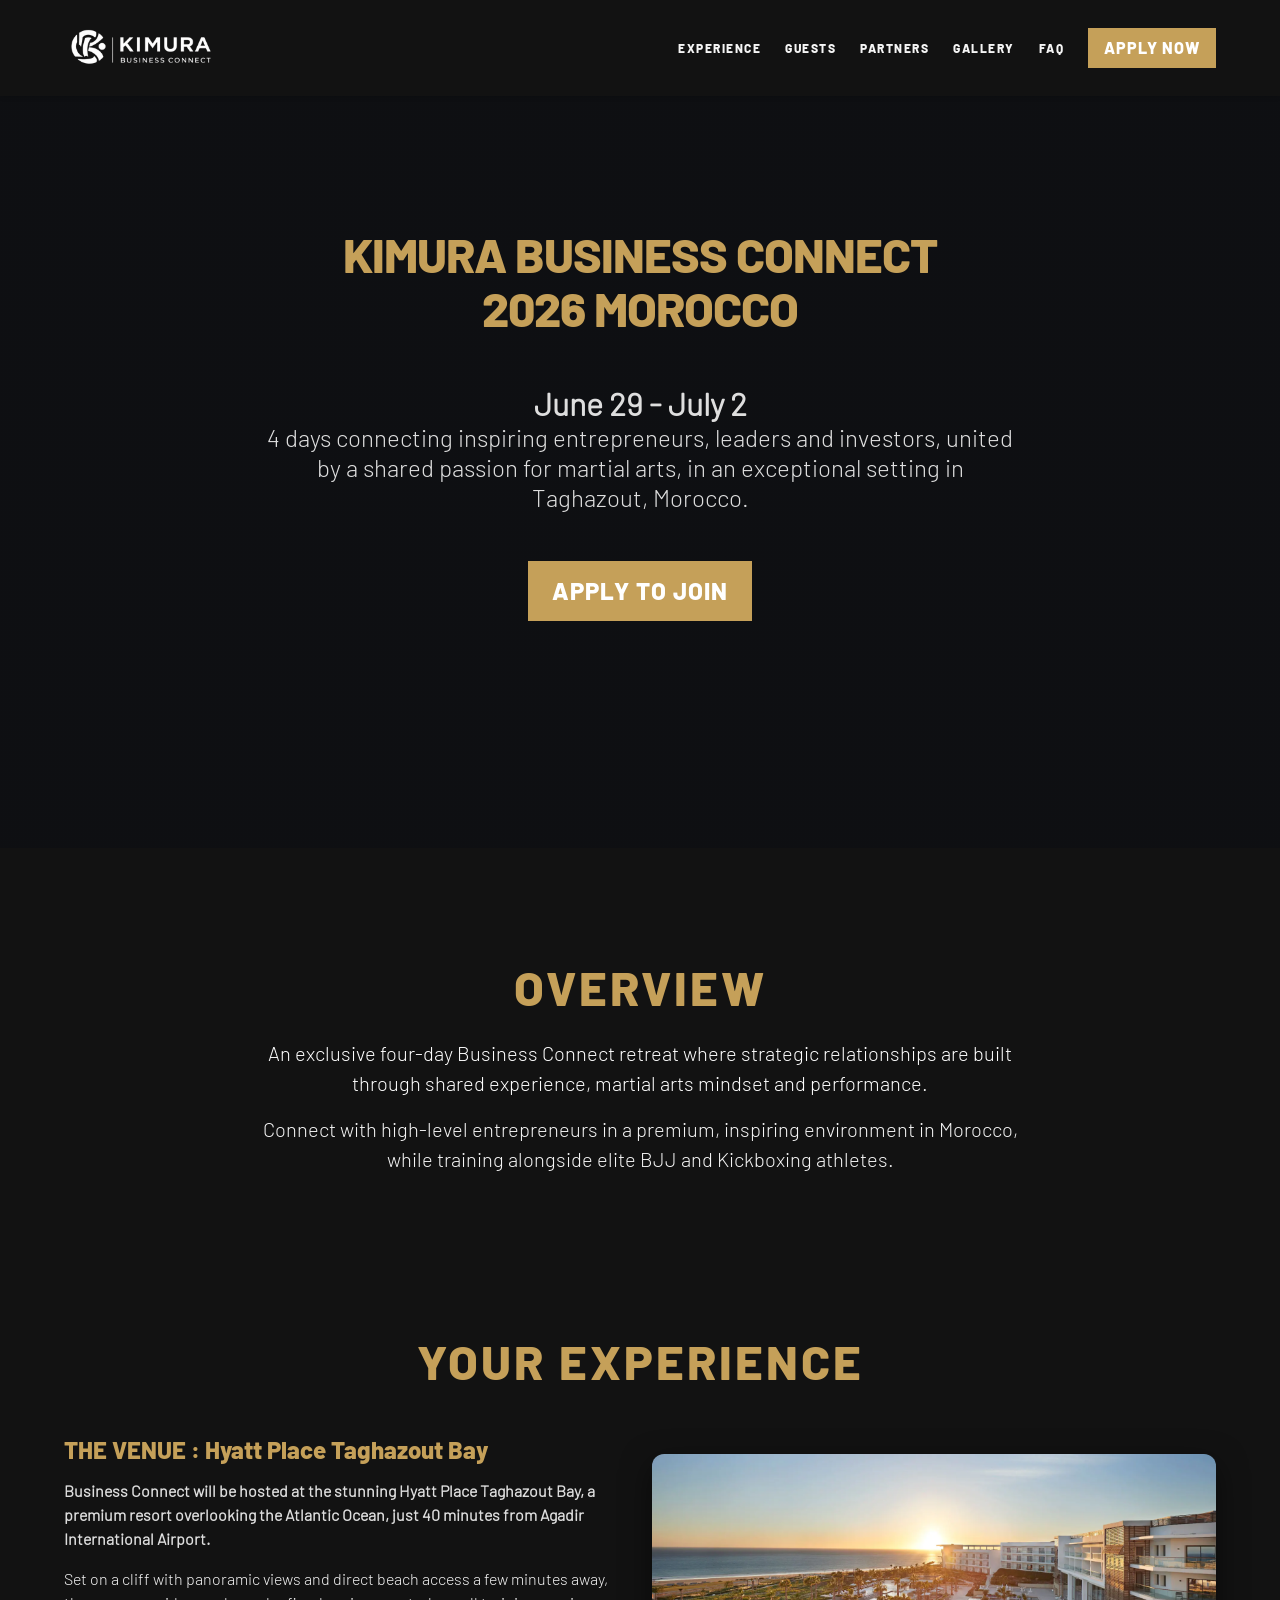
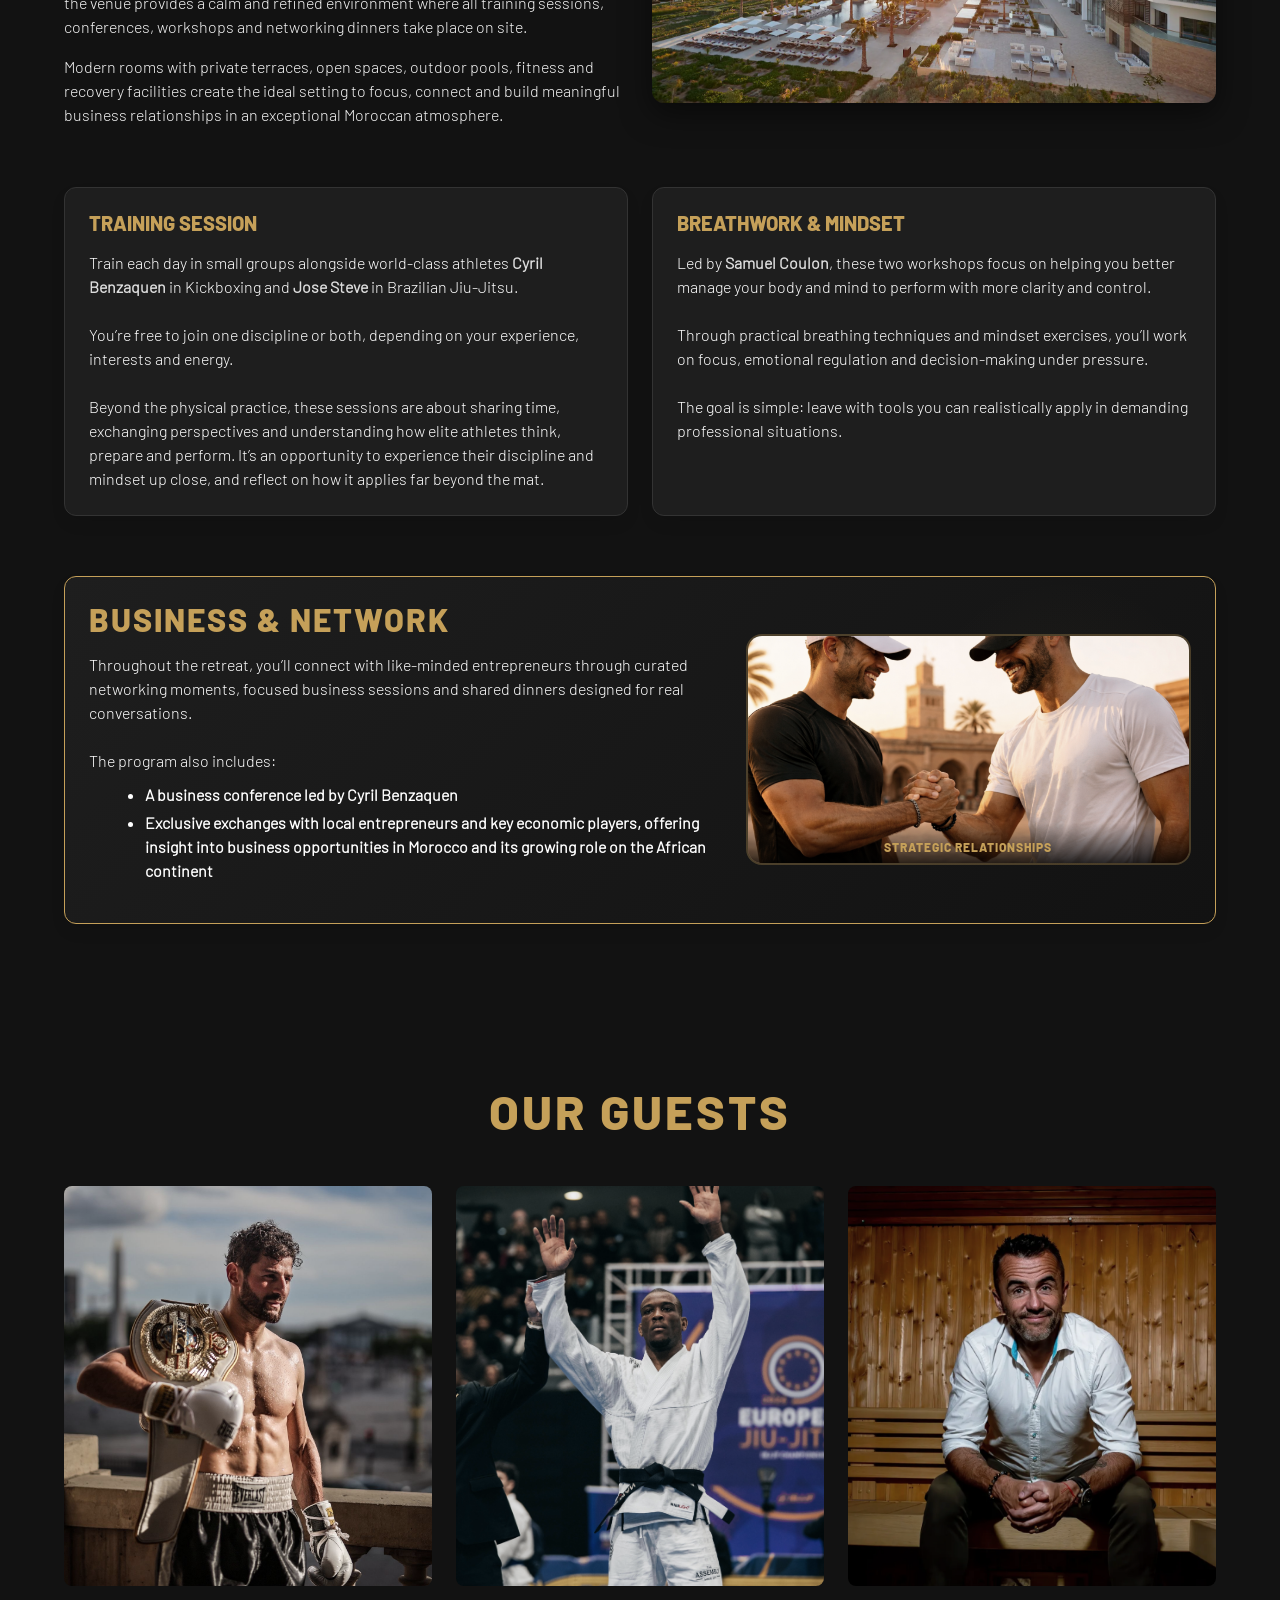
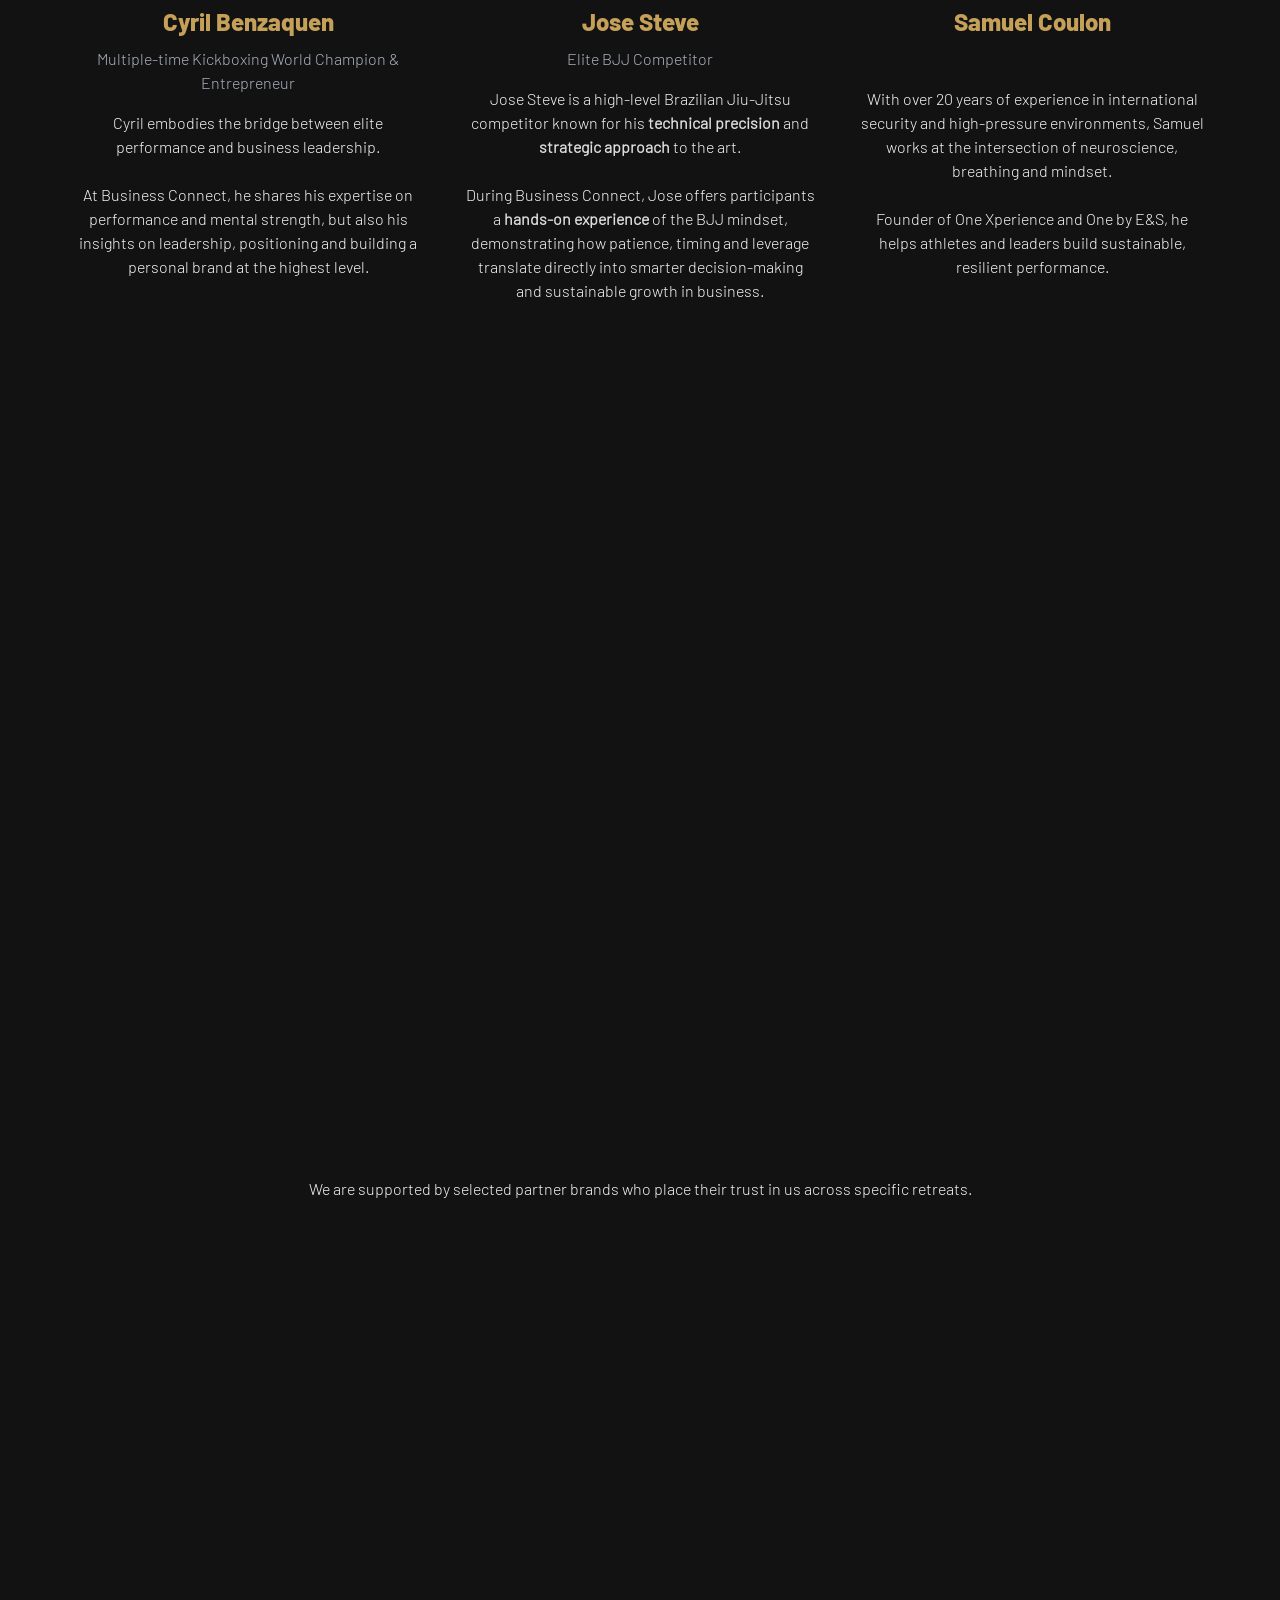
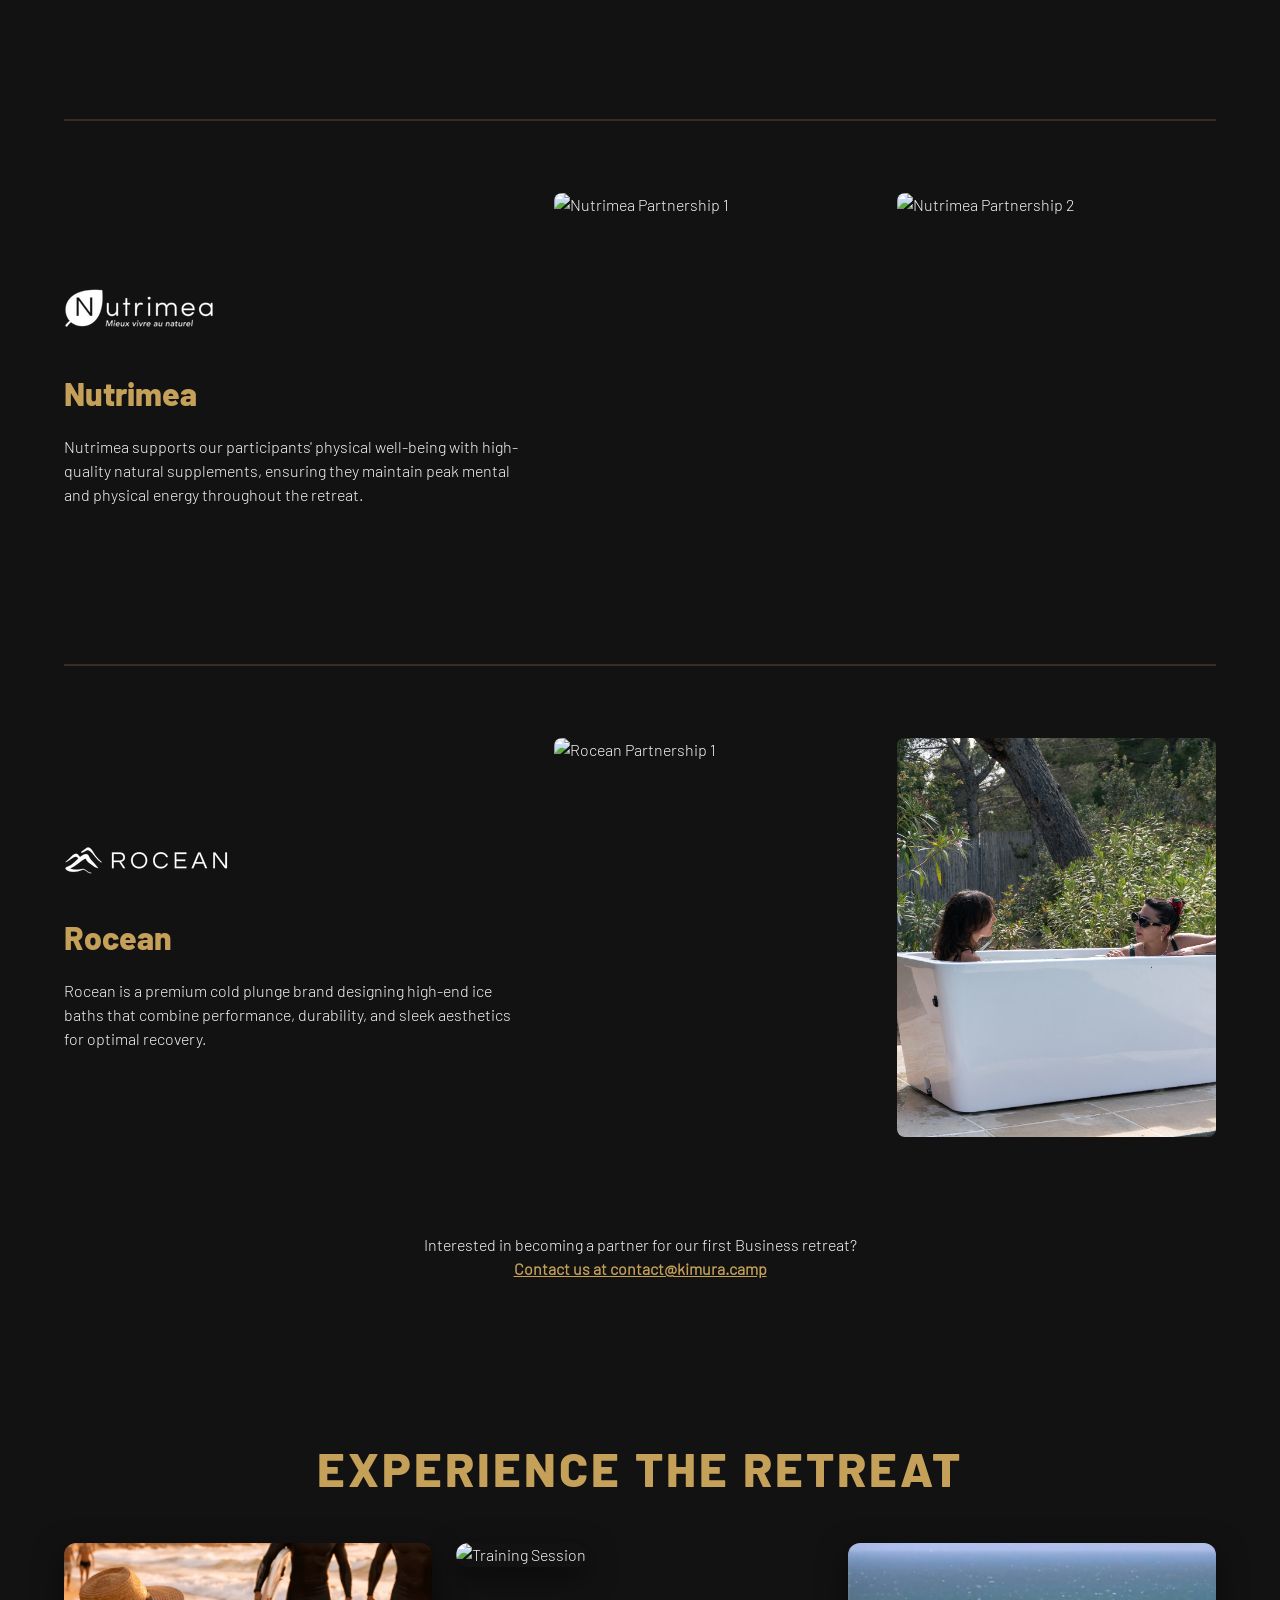
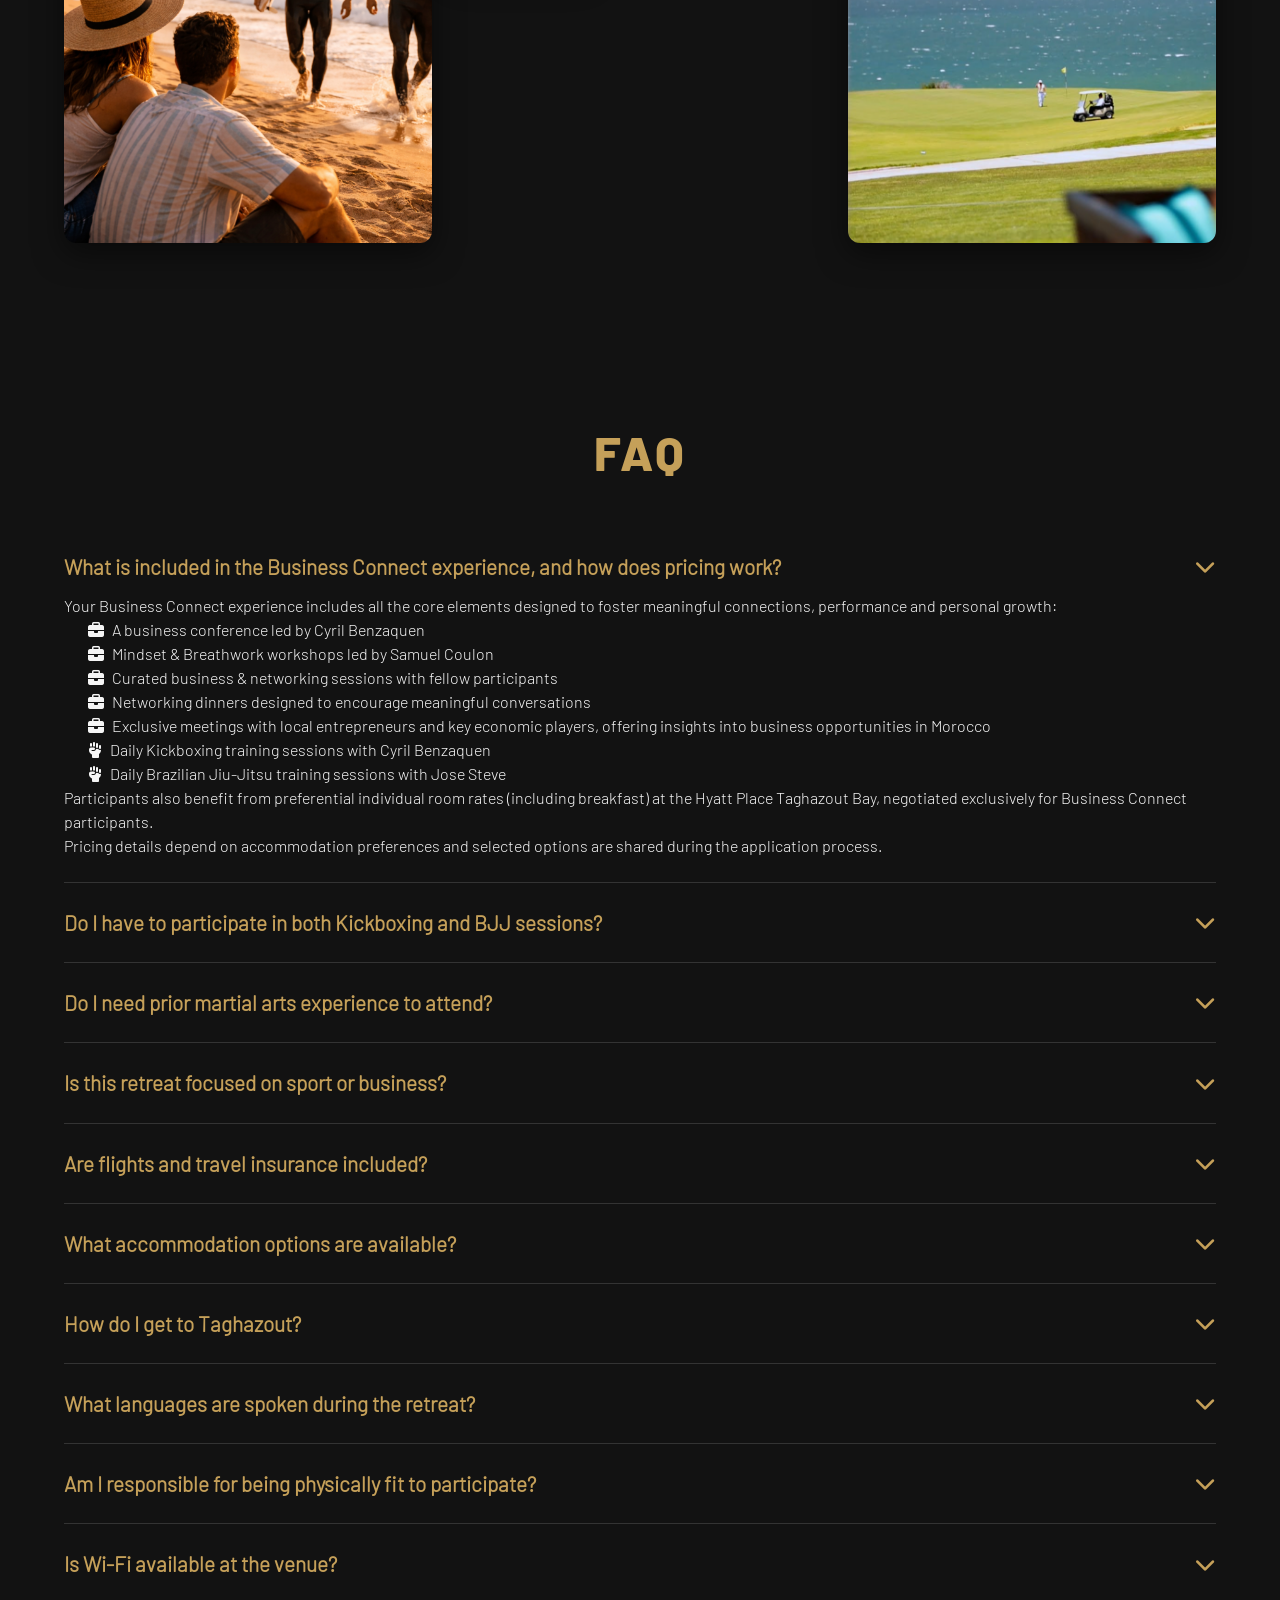
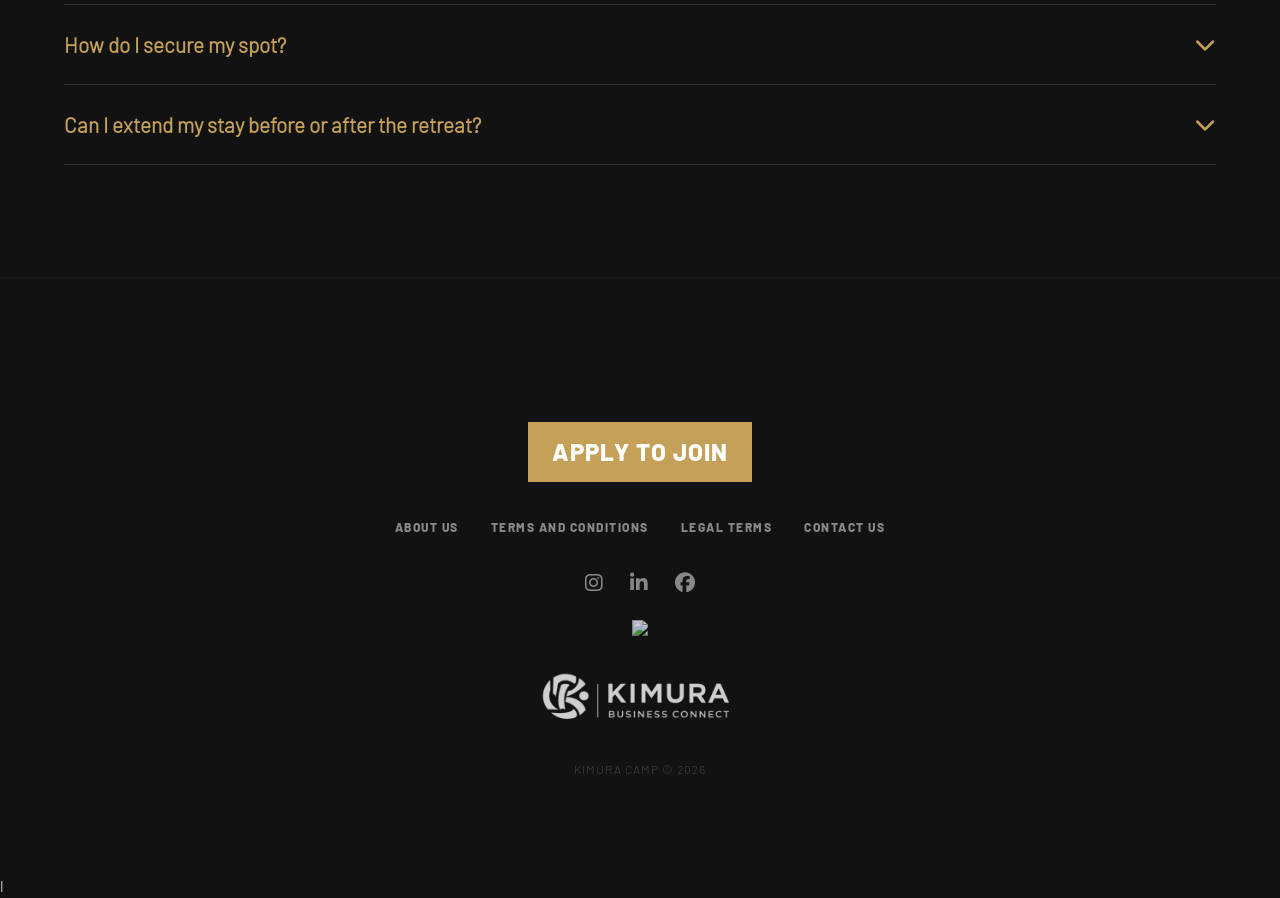
==== commit 15a271f9: "add pixel" ====
--- a/index.html
+++ b/index.html
@@ -6,11 +6,28 @@
     <title>BUSINESS CONNECT MOROCCO 2026 | Where Business Meets the Martial Arts Mindset</title>
     <link rel="stylesheet" href="css/bulma/bulma.min.css">
     <link rel="stylesheet" href="css/fontawesome/all.min.css">
-    <link rel="stylesheet" href="css/style.css">
+    <link rel="stylesheet" href="css/style.css?v=1.2">
     <link rel="icon" type="image/ico" href="favicon.ico">
     <link rel="apple-touch-icon" href="images/logo.png">
+
+    <!-- Meta Pixel Code -->
+    <script>
+        !function(f,b,e,v,n,t,s)
+        {if(f.fbq)return;n=f.fbq=function(){n.callMethod?
+            n.callMethod.apply(n,arguments):n.queue.push(arguments)};
+            if(!f._fbq)f._fbq=n;n.push=n;n.loaded=!0;n.version='2.0';
+            n.queue=[];t=b.createElement(e);t.async=!0;
+            t.src=v;s=b.getElementsByTagName(e)[0];
+            s.parentNode.insertBefore(t,s)}(window, document,'script',
+            'https://connect.facebook.net/en_US/fbevents.js');
+        fbq('init', '637309315422786');
+        fbq('track', 'PageView');
+    </script>
 </head>
 <body>
+<noscript><img height="1" width="1" style="display:none"
+               src="https://www.facebook.com/tr?id=637309315422786&ev=PageView&noscript=1"
+/></noscript>
 
 <!-- Navigation -->
 <nav class="navbar is-fixed-top" role="navigation" aria-label="main navigation">
@@ -382,7 +399,7 @@
                         <img src="images/venum-logo.png" alt="Venum Logo" class="mb-4" style="max-height: 100px; width: auto;">
                         <h3 class="title is-size-3">Venum</h3>
                         <p class="mb-4">
-                            A global leader in combat sports equipment, Venum provides Kimura Business Connect with premium gear that embodies the spirit of performance and resilience found in both the boardroom and the cage.
+                            Venum, a global leader in combat sports equipment, has been providing some of our retreats with premium gear that embodies the spirit of performance and resilience found in both the boardroom and the cage.
                         </p>
                     </div>
                     <div class="column is-7">
@@ -440,7 +457,7 @@
                         <img src="images/rocean-logo.png" alt="Rocean Logo" class="mb-4" style="max-height: 100px; width: auto;">
                         <h3 class="title is-size-3">Rocean</h3>
                         <p class="mb-4">
-                            Sustainable hydration is key at Kimura Business Connect. Rocean provides innovative water solutions that help our community stay hydrated while reducing environmental impact.
+                            Rocean is a premium cold plunge brand designing high-end ice baths that combine performance, durability, and sleek aesthetics for optimal recovery.
                         </p>
                     </div>
                     <div class="column is-7">
--- a/css/style.css
+++ b/css/style.css
@@ -79,6 +79,12 @@
     }
 }
 
+.navbar .navbar {
+    font-family: var(--font-primary);
+    font-weight: 700;
+    font-size: 1.5rem;
+}
+
 .navbar-burger {
     color: var(--accent-gold);
 }
@@ -129,7 +135,7 @@
 }
 
 a.navbar-item:hover {
-    background-color: var(--bulma-dark-base);
+    background-color: transparent;
     color: var(--accent-gold);
 }
 
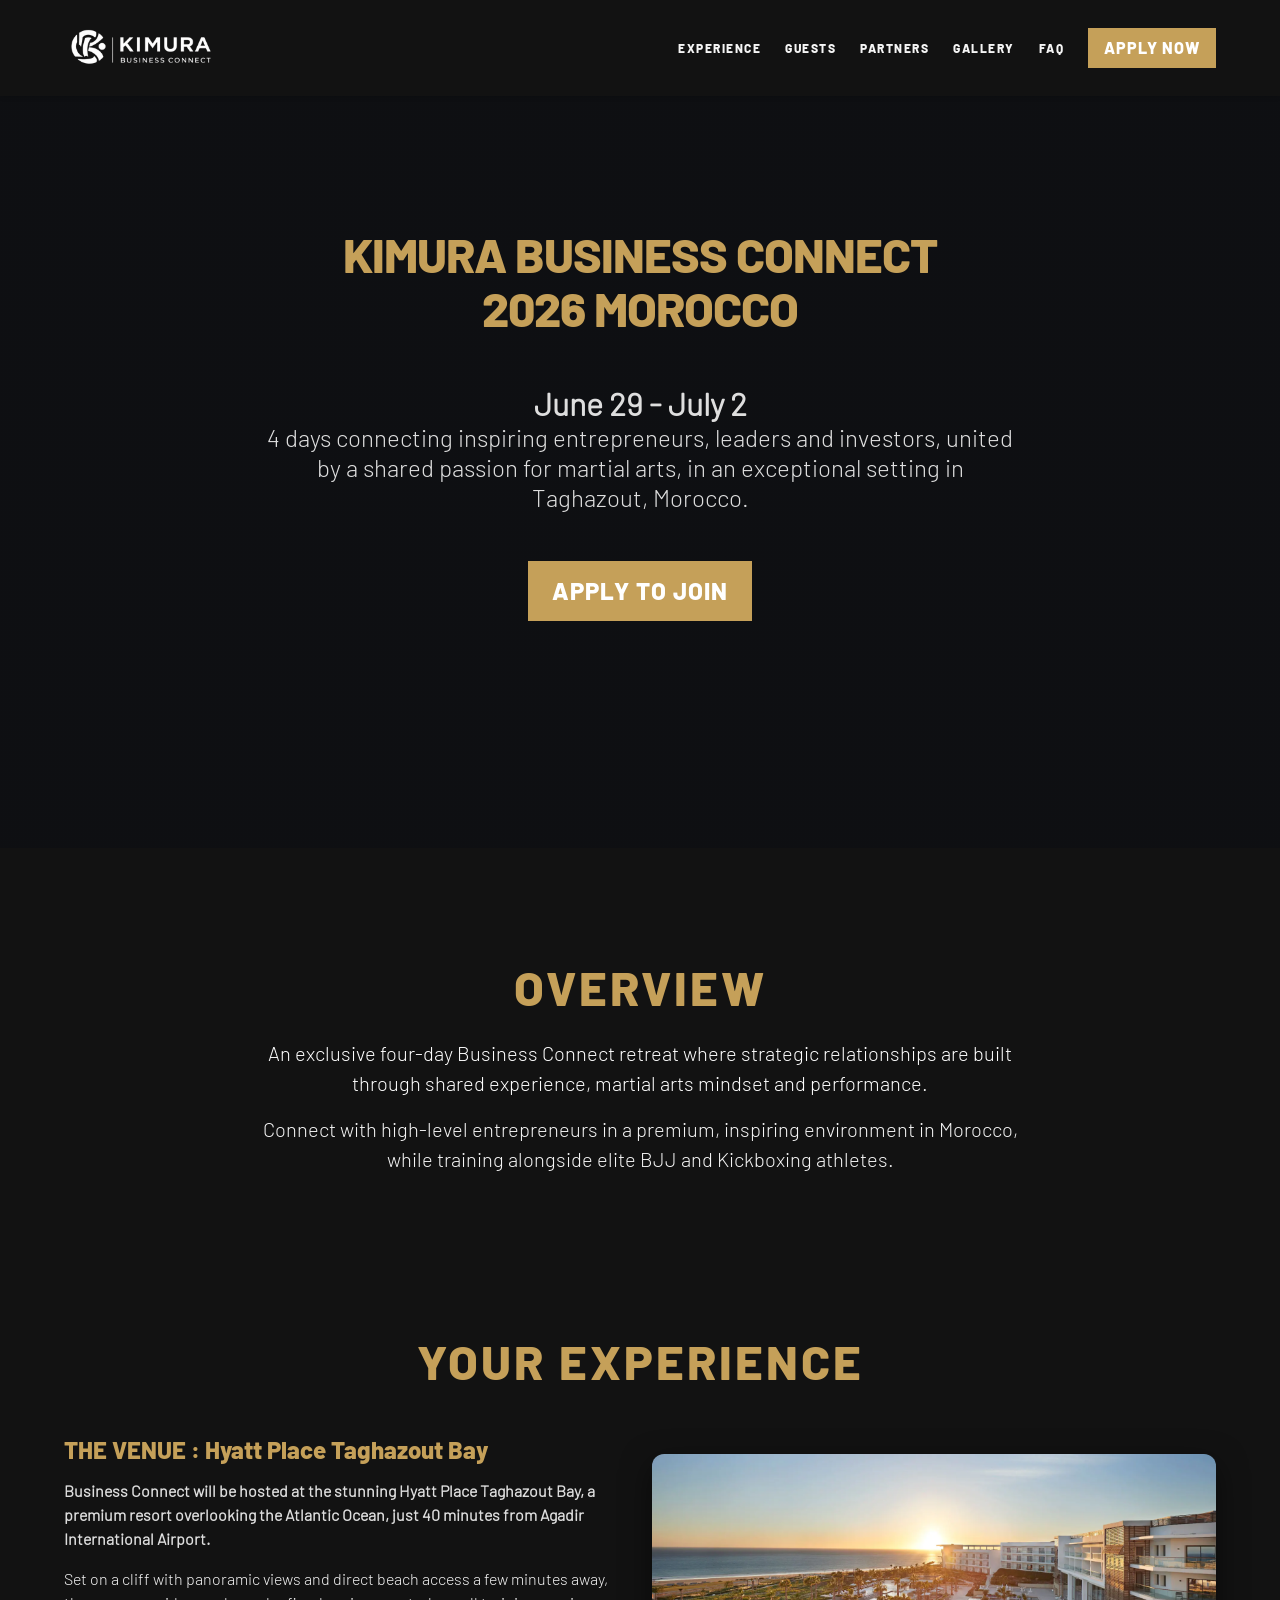
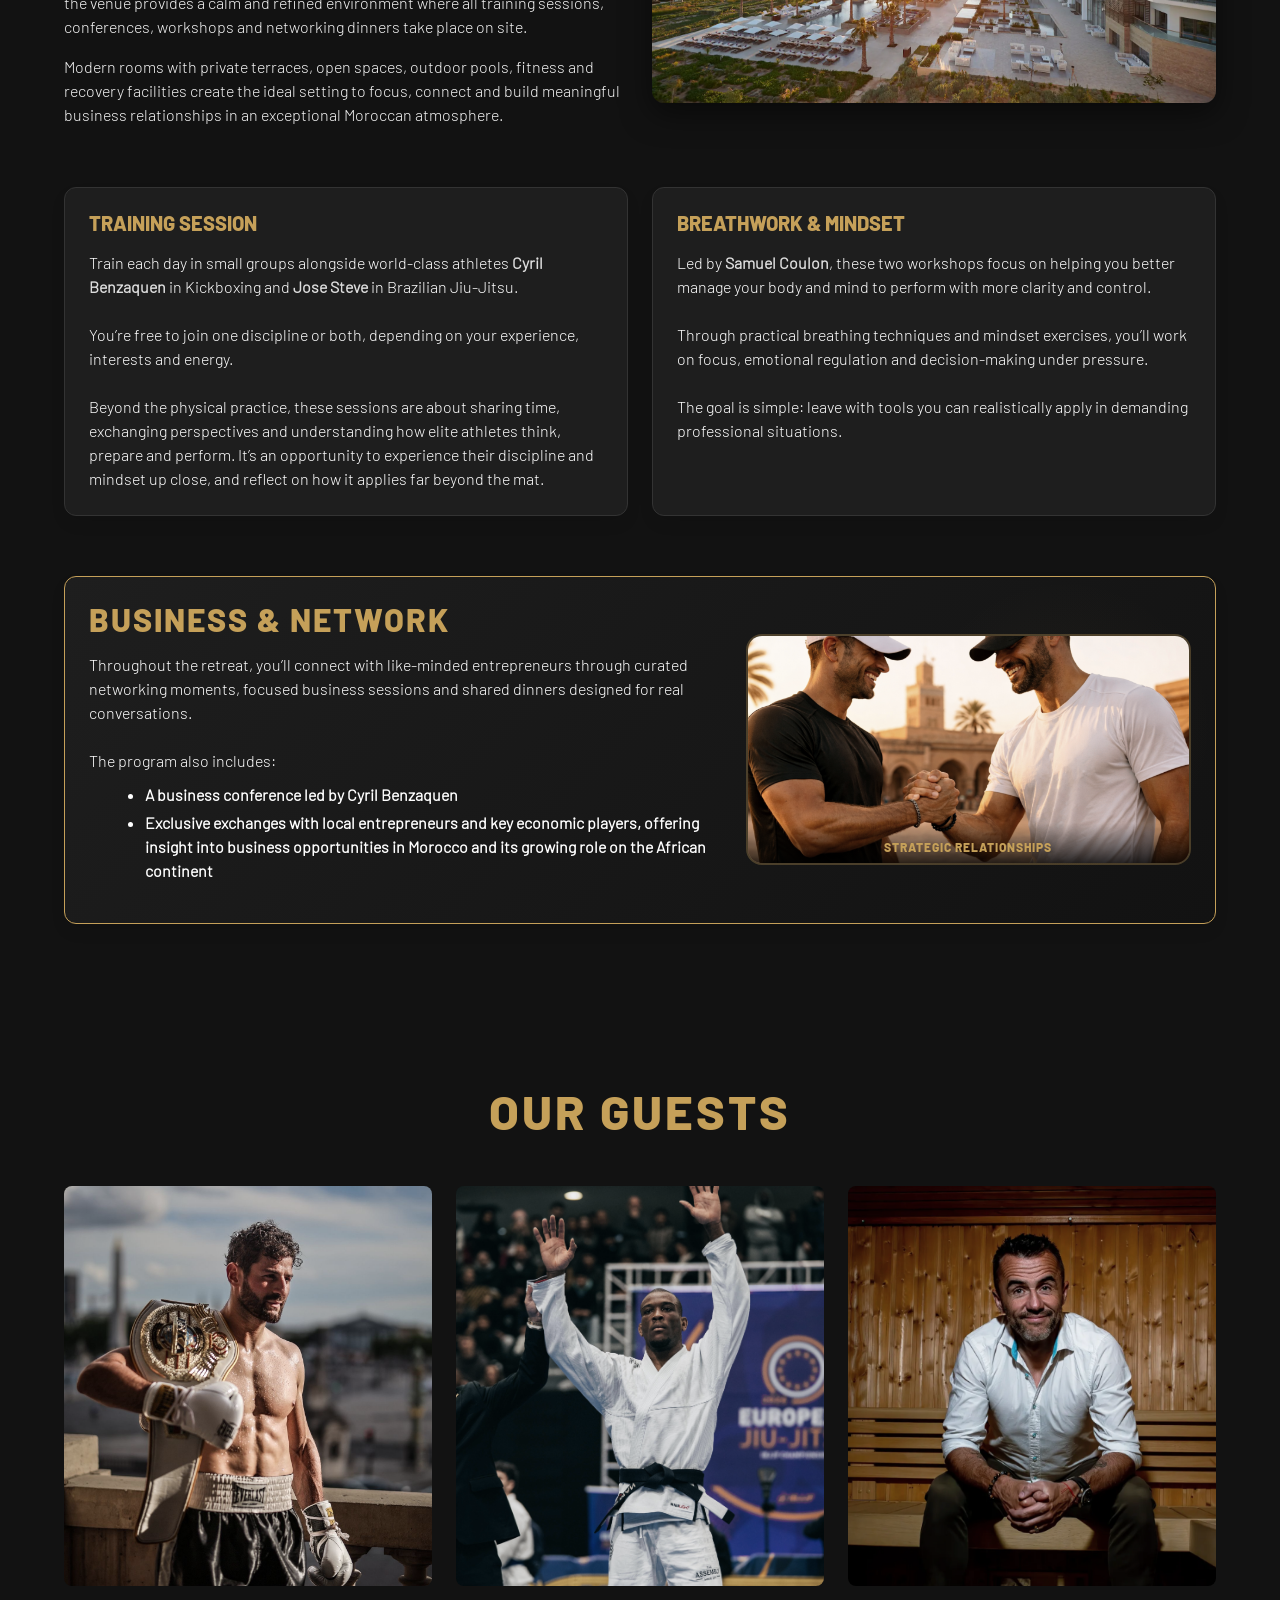
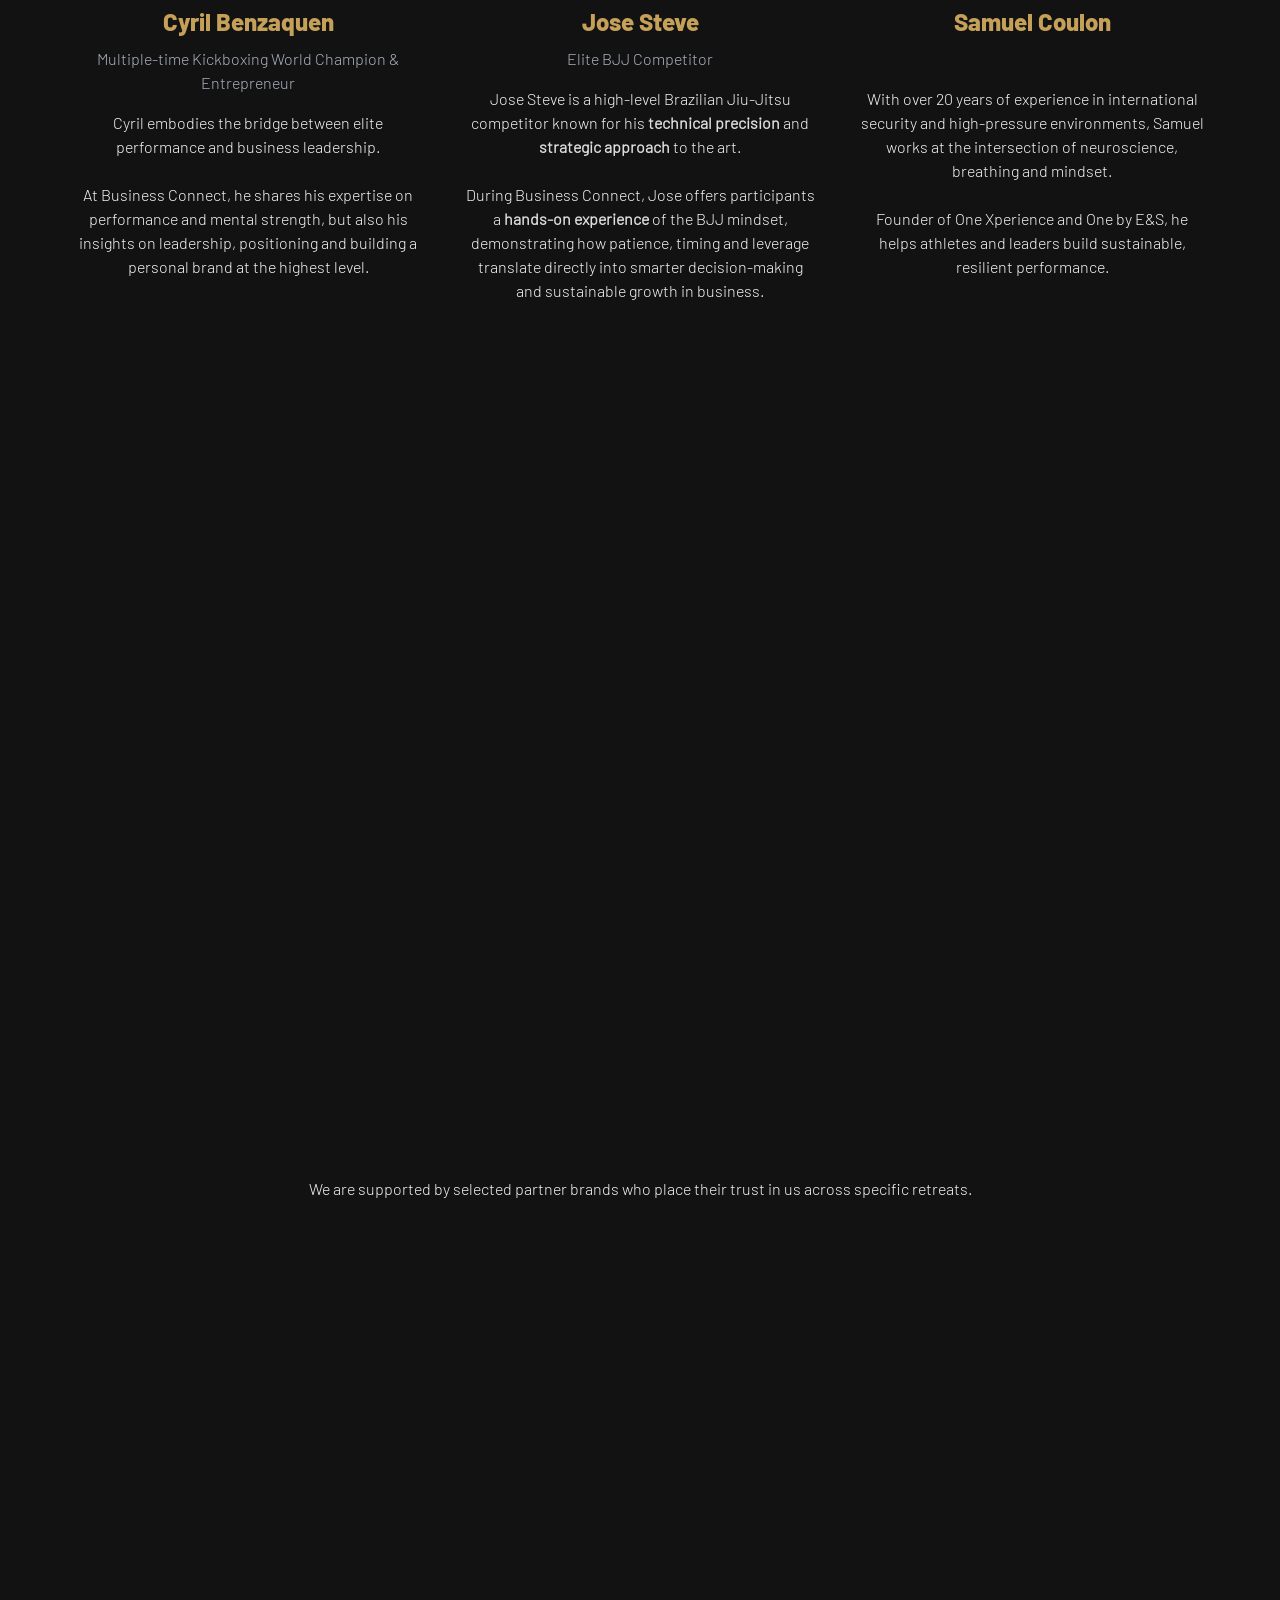
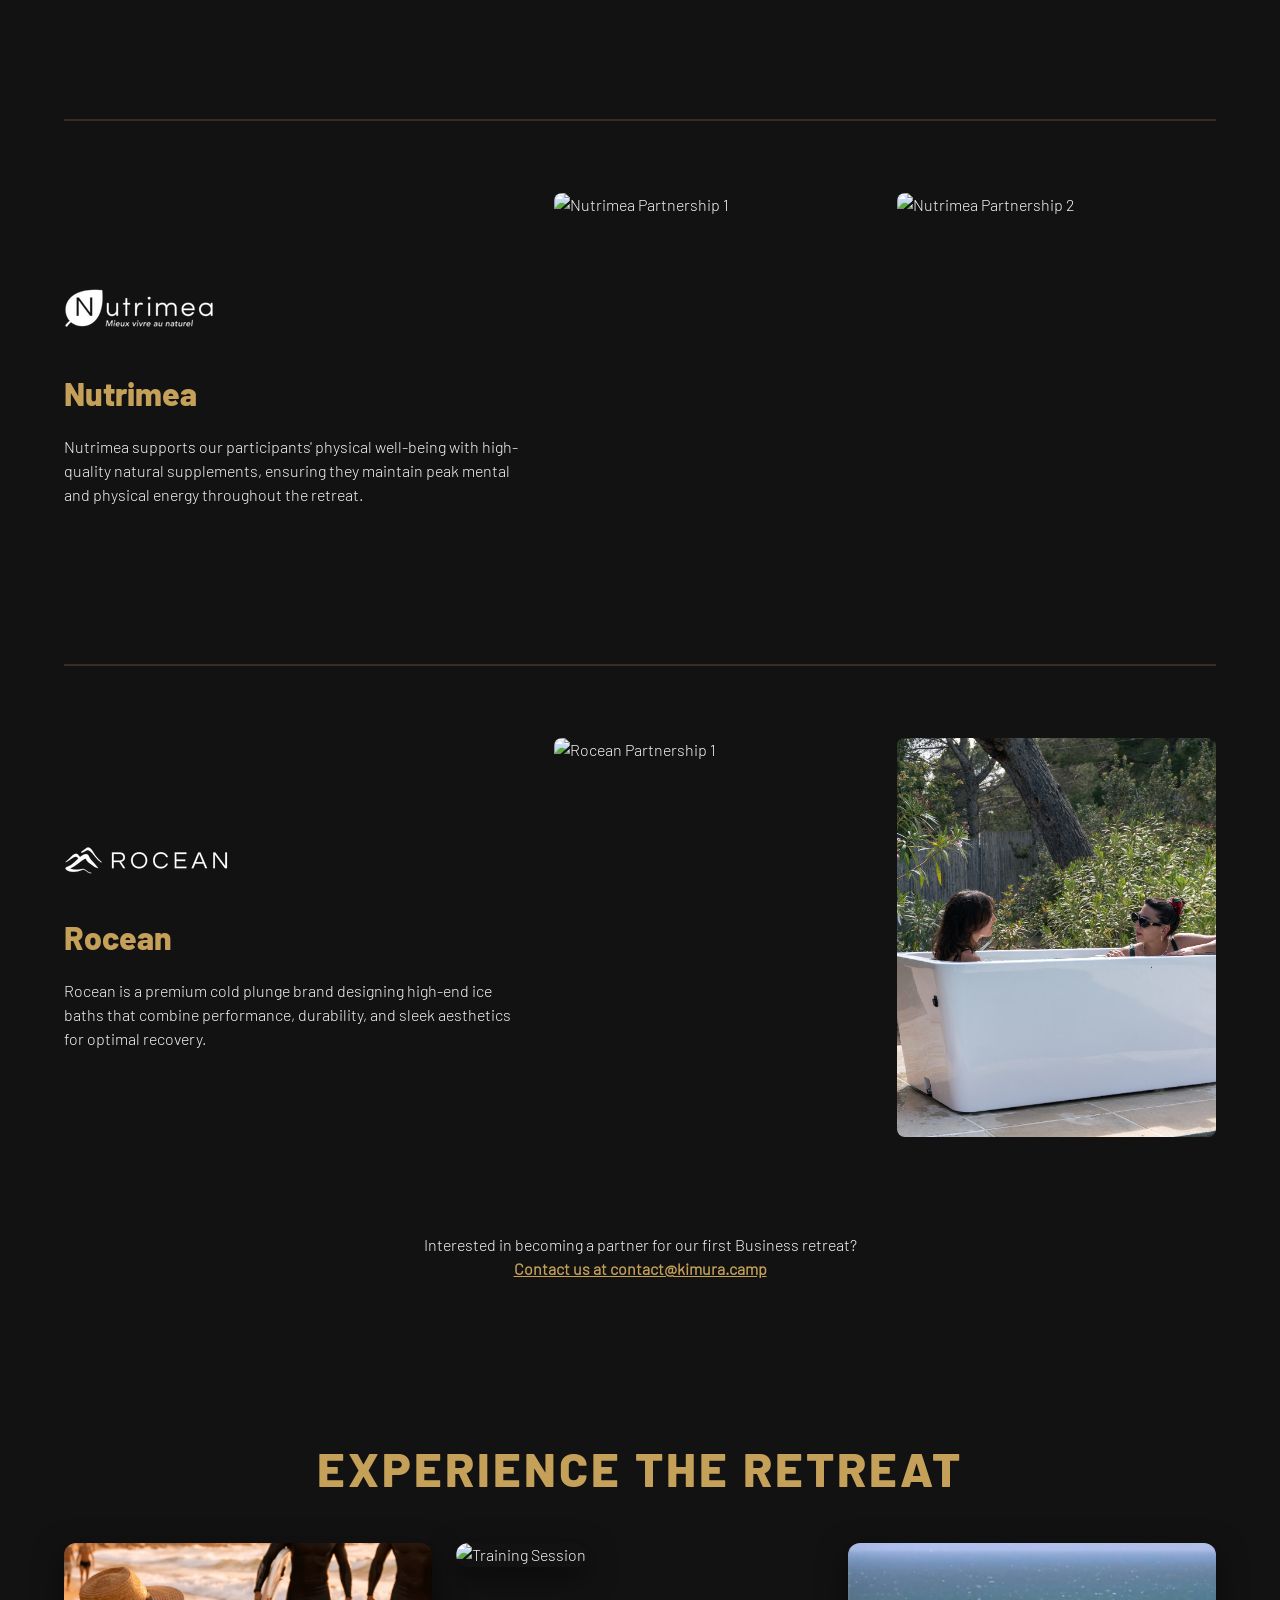
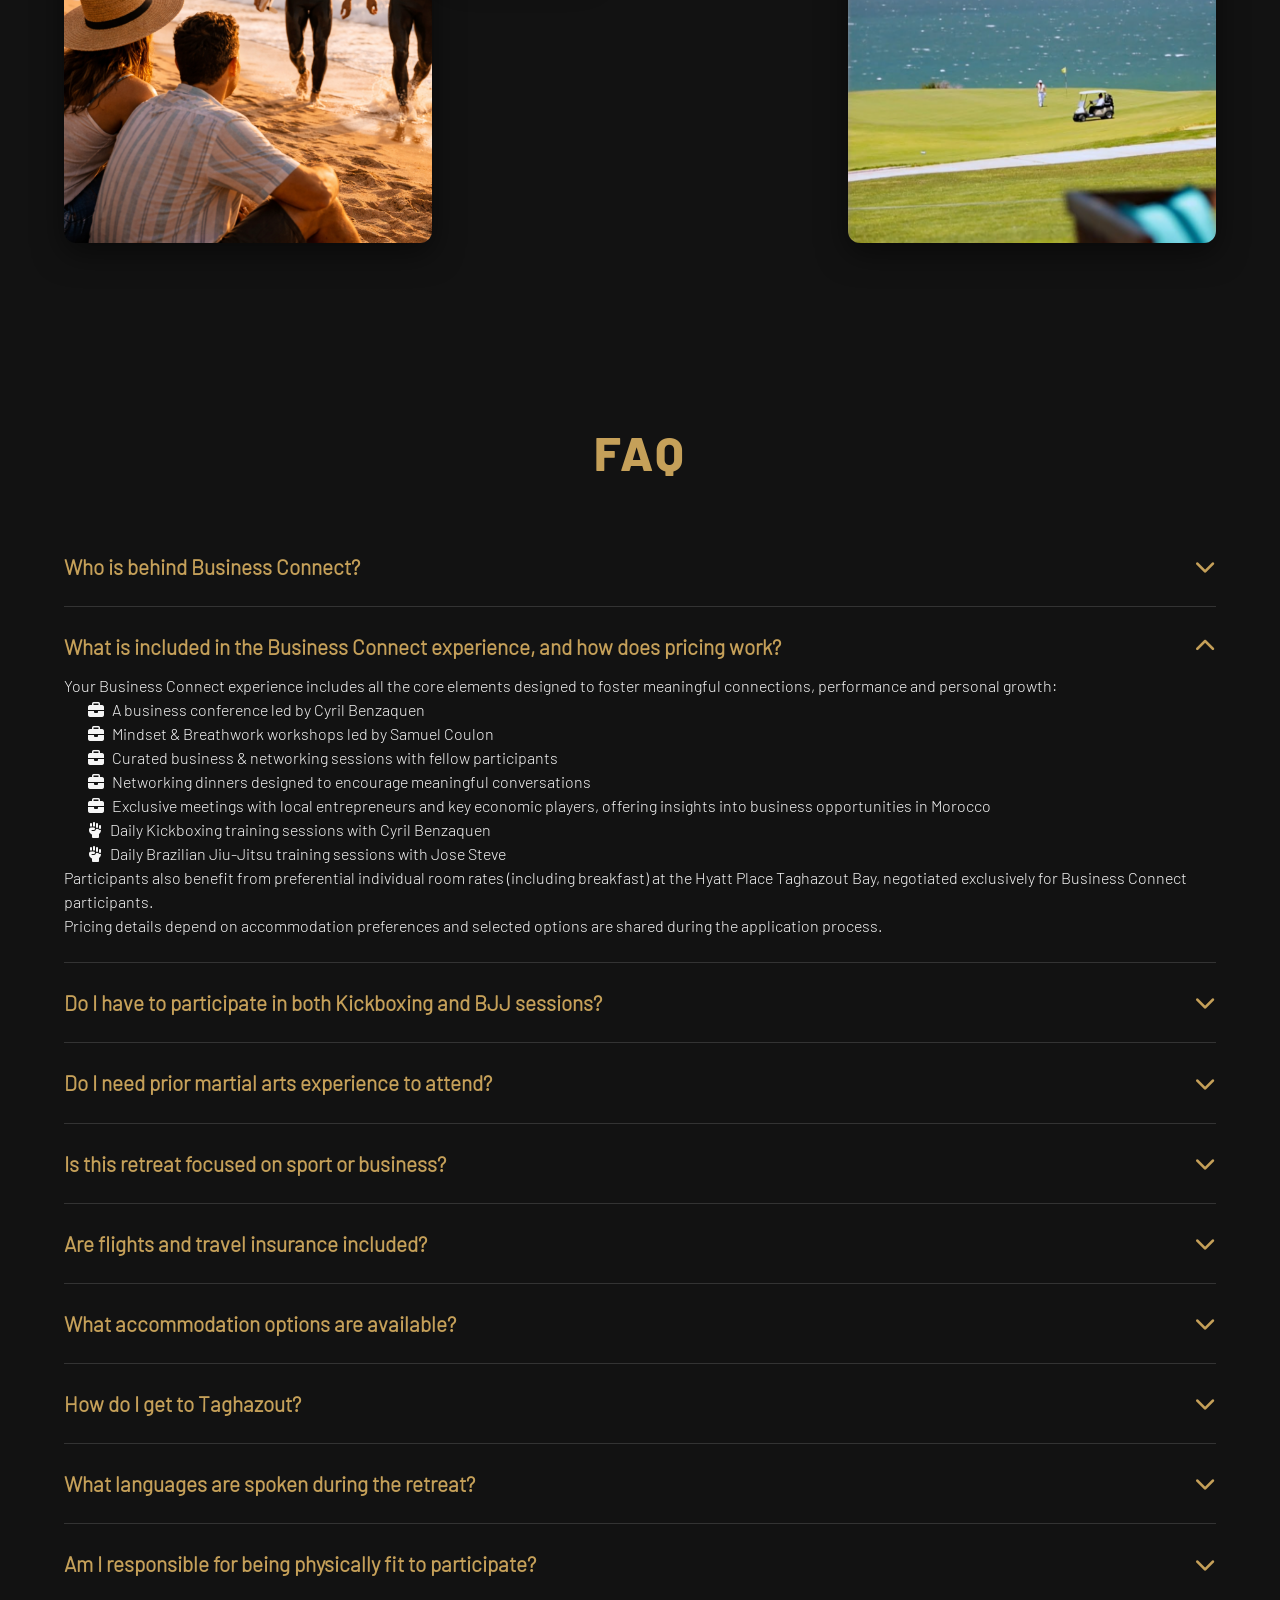
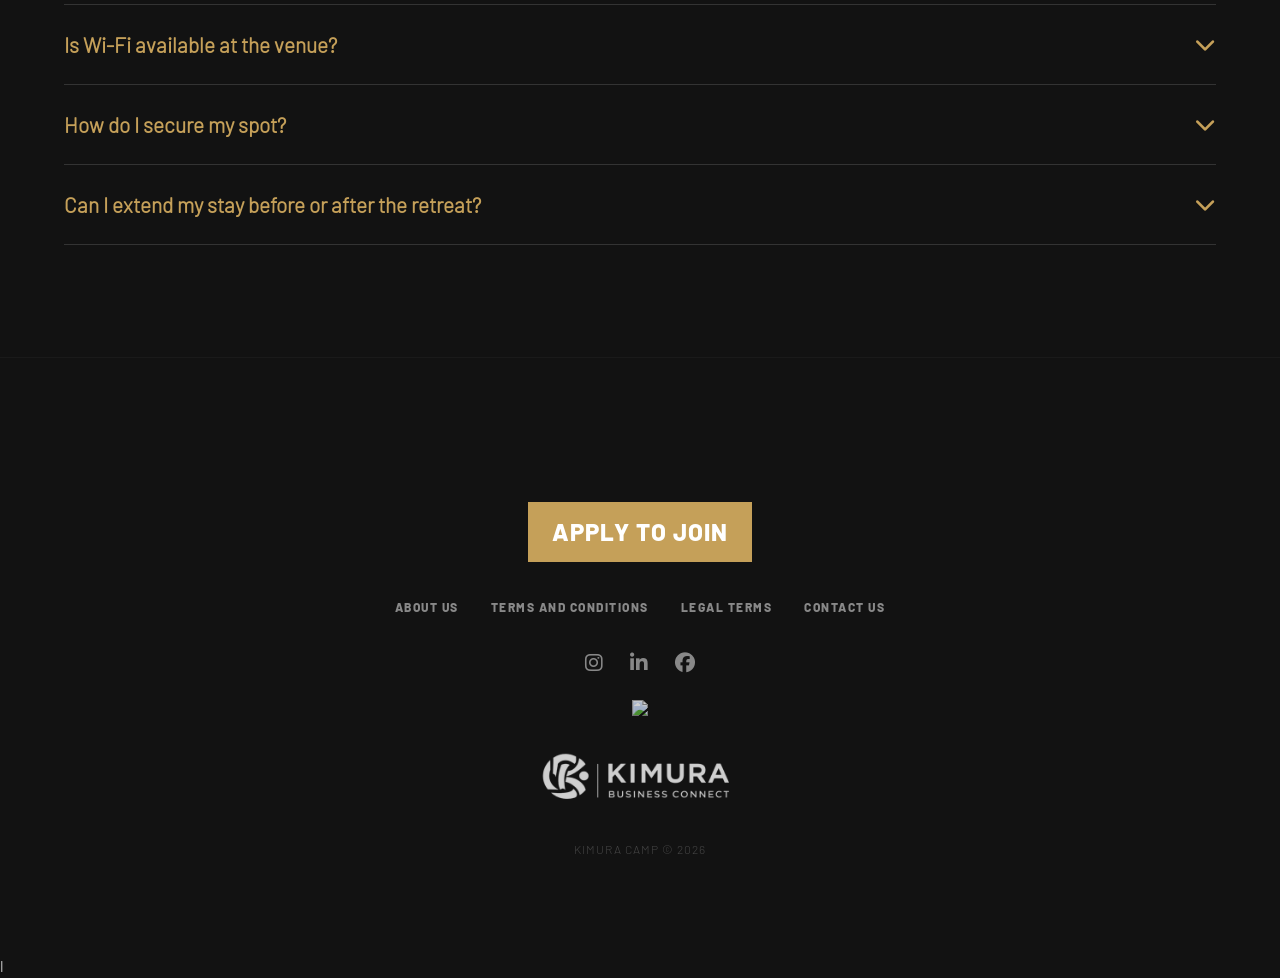
==== commit 93657fee: "update faq" ====
--- a/index.html
+++ b/index.html
@@ -516,8 +516,20 @@
         <div class="columns is-centered fadeInUp delay-1">
             <div class="column is-12">
                 <div class="faq-item">
+                    <div class="faq-question">Who is behind Business Connect? <i
+                            class="fas fa-chevron-down"></i></div>
+                    <div class="faq-answer mt-3" style="display: none;">
+                        <p>Business Connect is created and operated by Kimura Camp, a company specialized in organizing
+                            premium martial arts retreats since 2024 across France, Ibiza and Morocco. You can explore
+                            our public retreats at <a class="has-text-white is-underlined" href="https://www.kimura.camp" target="_blank">www.kimura.camp</a></p>
+                        <p>Business Connect was born from repeated requests within our community to create a space
+                            dedicated to entrepreneurs, executives and decision-makers who share a common interest in
+                            martial arts.</p>
+                    </div>
+                </div>
+                <div class="faq-item">
                     <div class="faq-question">What is included in the Business Connect experience, and how does pricing
-                        work? <i class="fas fa-chevron-down"></i></div>
+                        work? <i class="fas fa-chevron-up"></i></div>
                     <div class="faq-answer mt-3" style="display: block;">
                         <p>Your Business Connect experience includes all the core elements designed to foster meaningful
                             connections, performance and personal growth:</p>
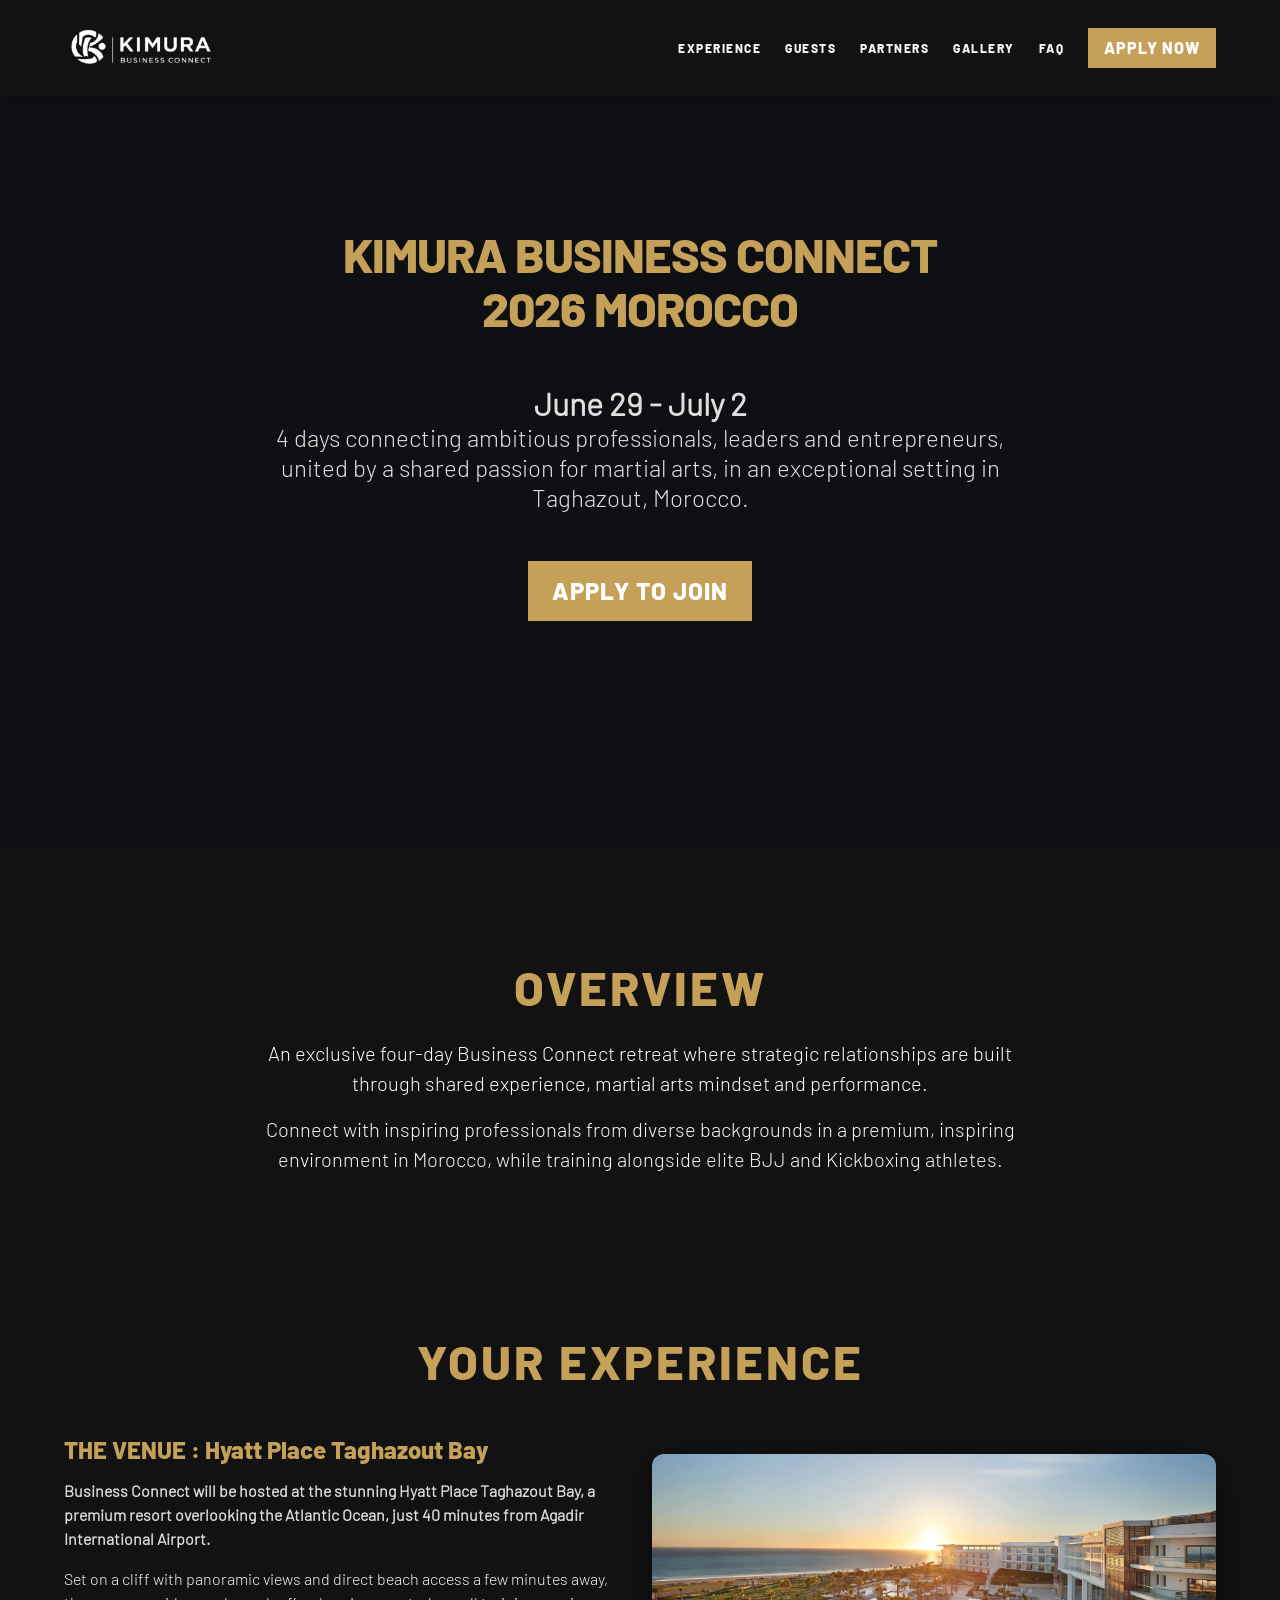
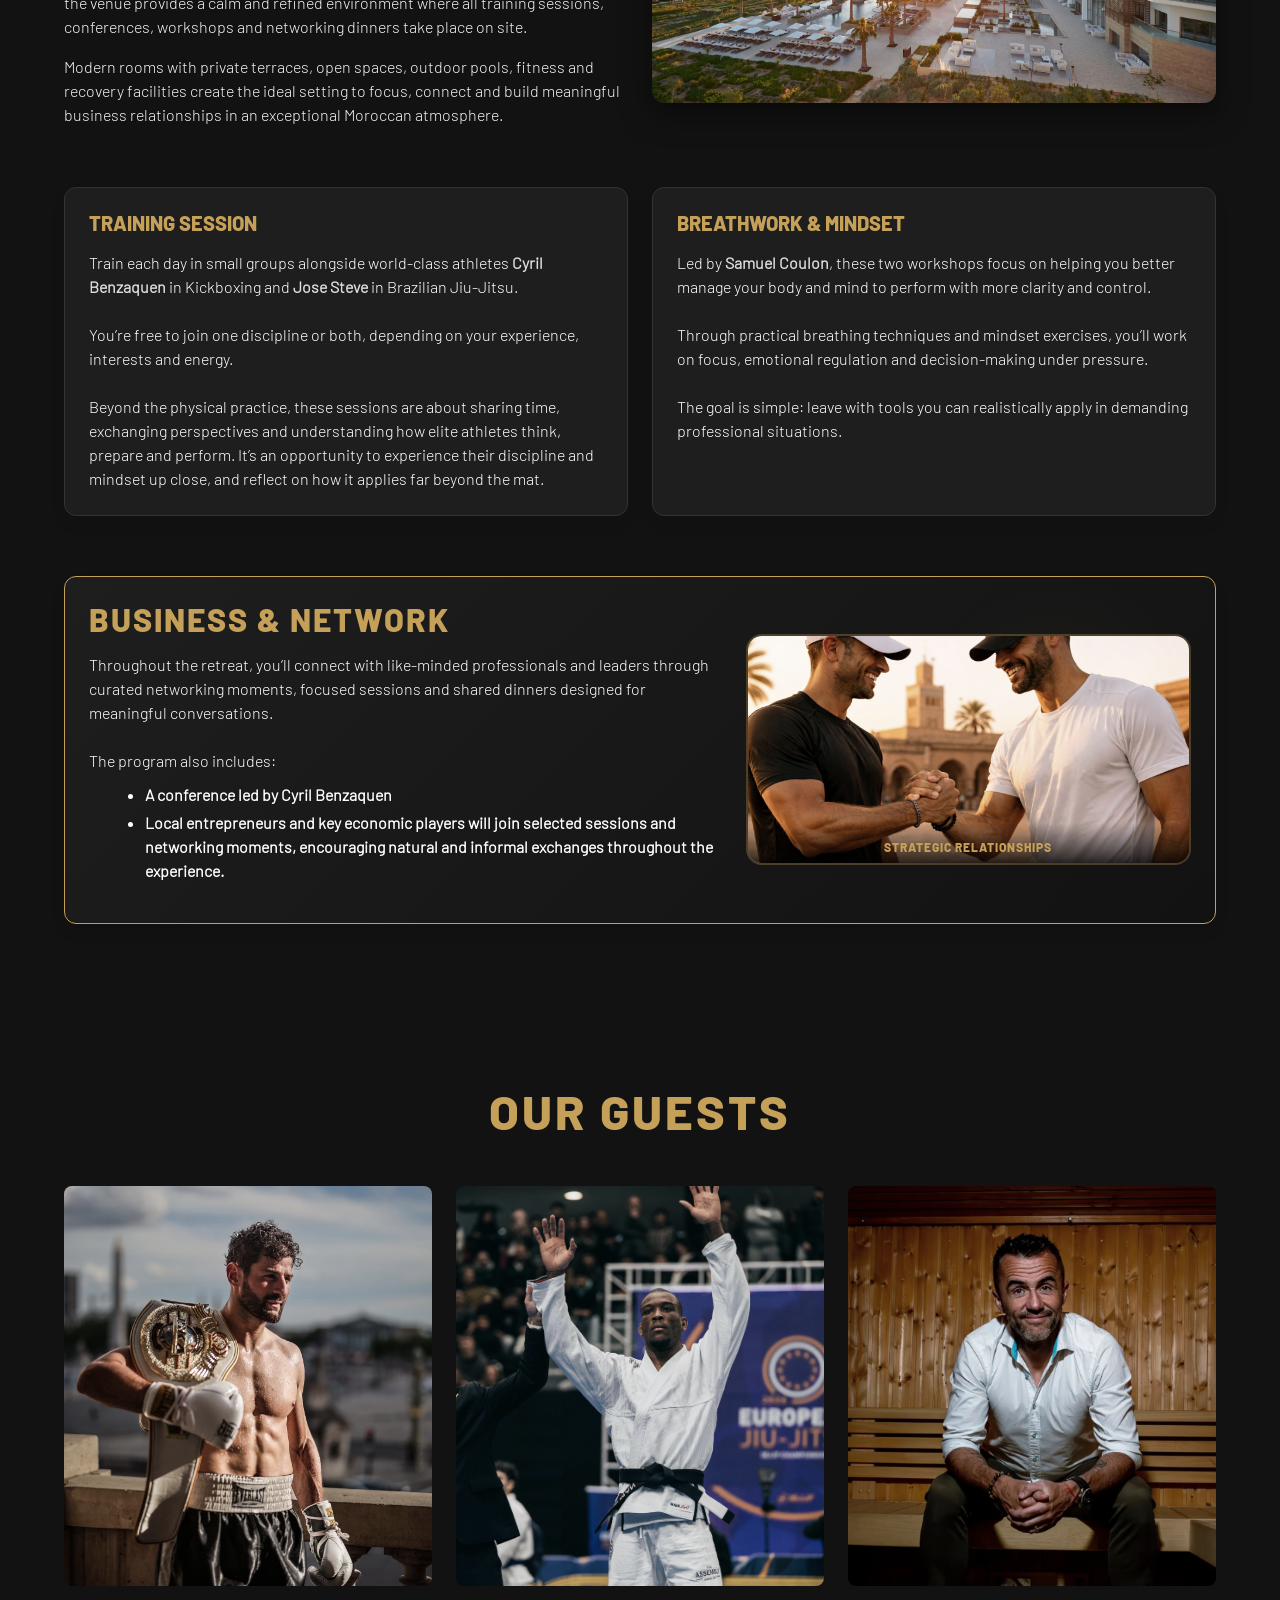
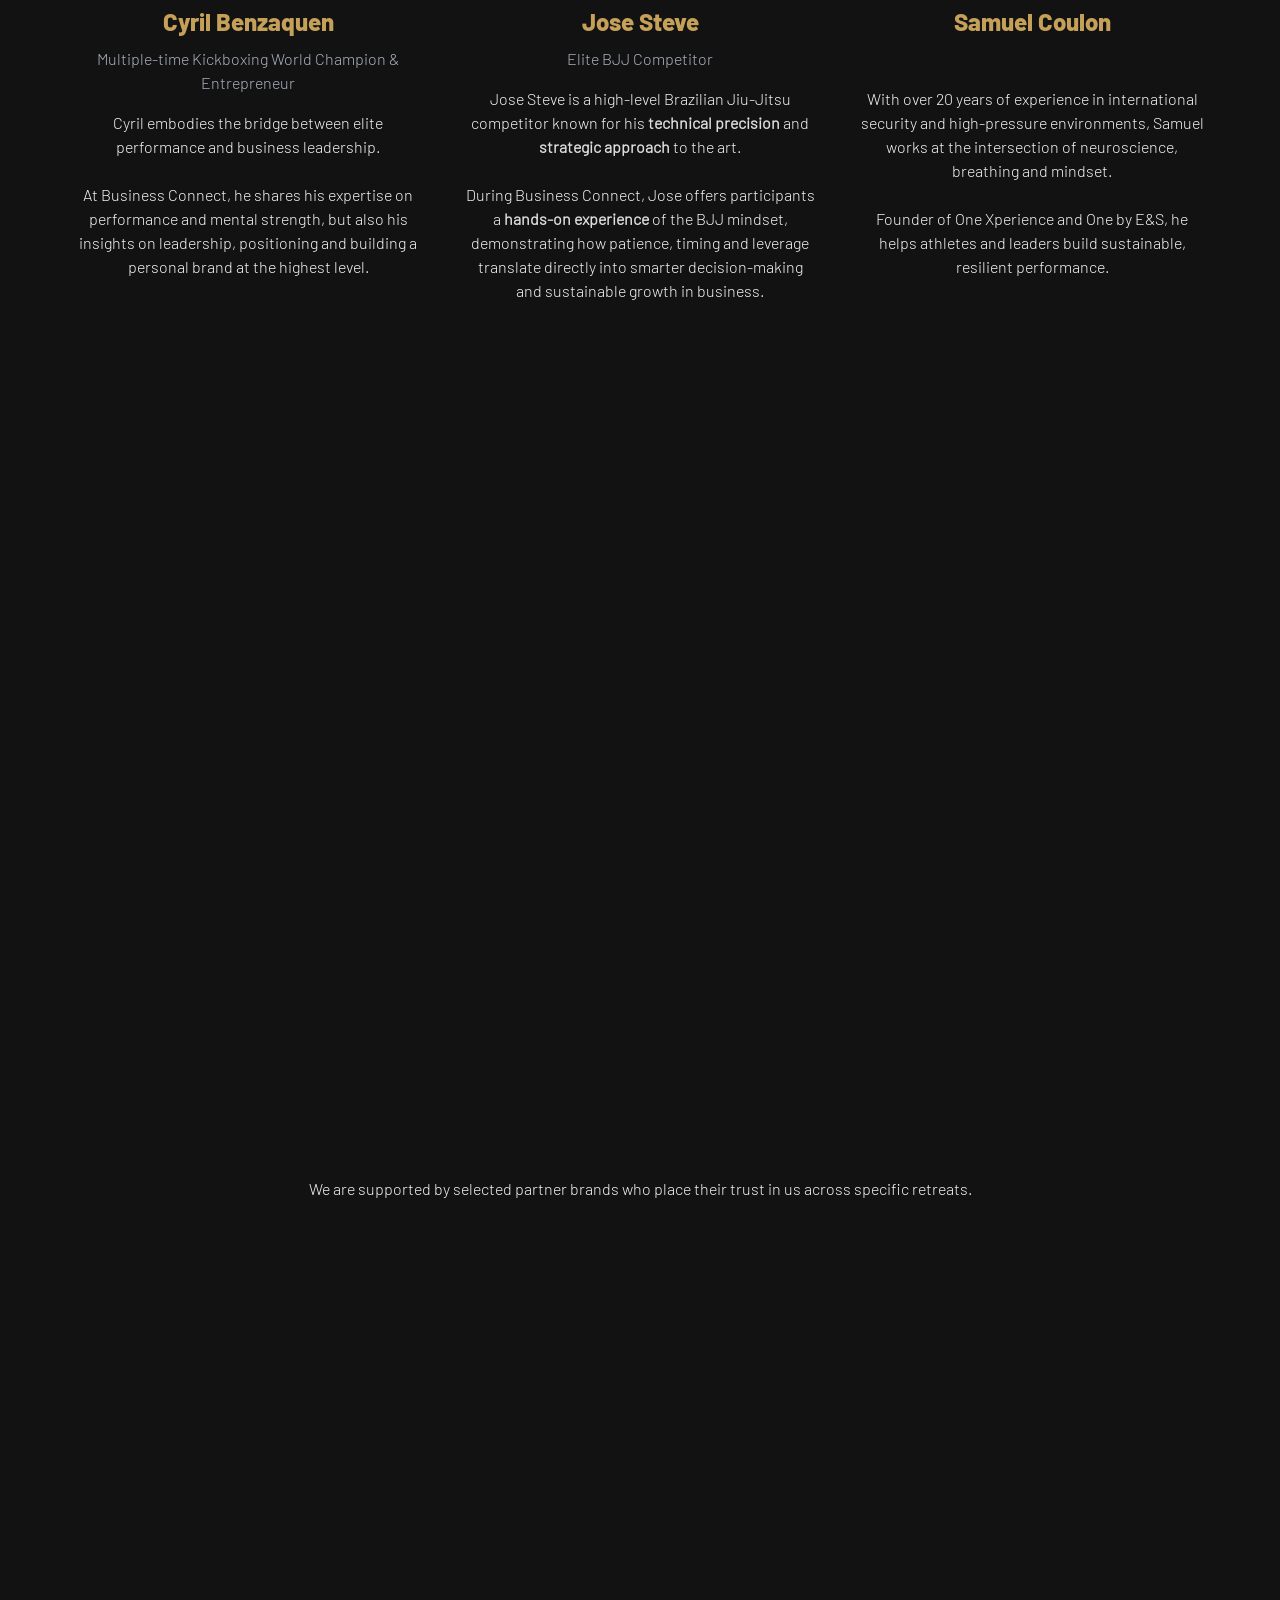
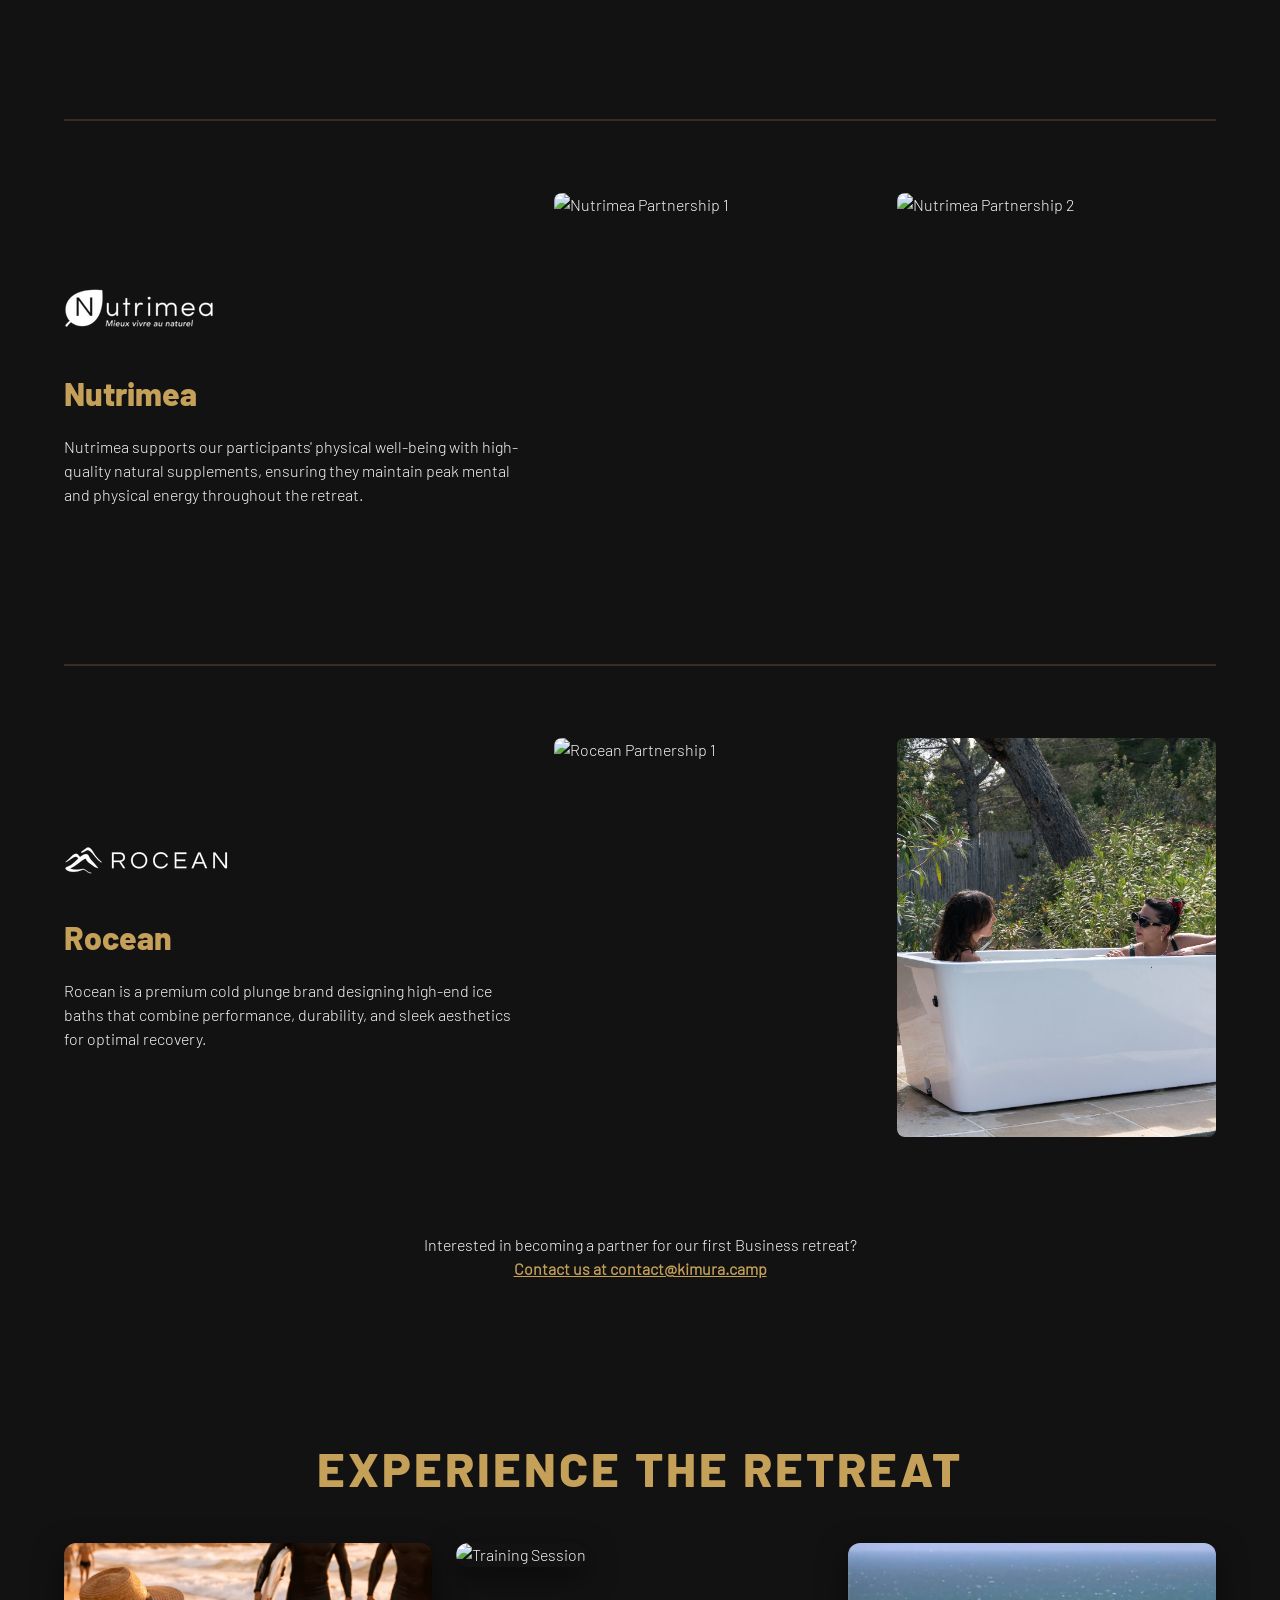
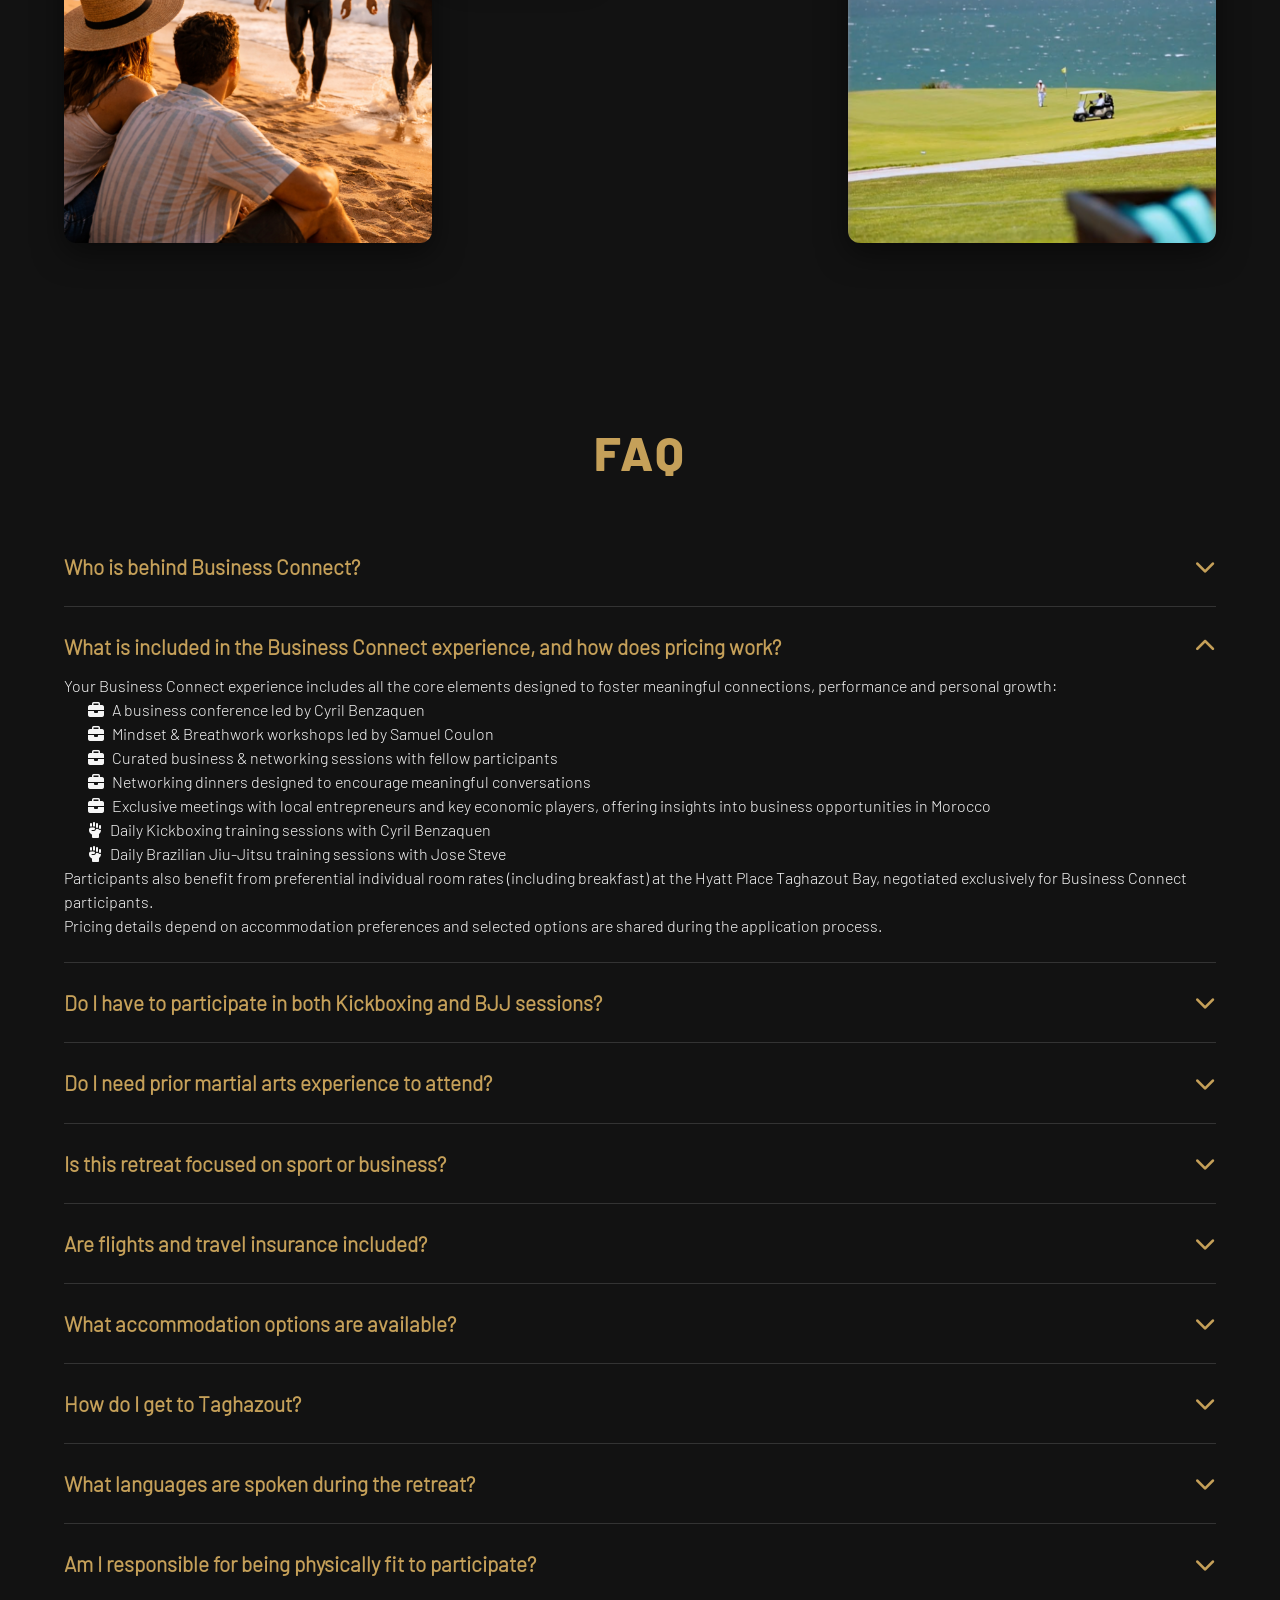
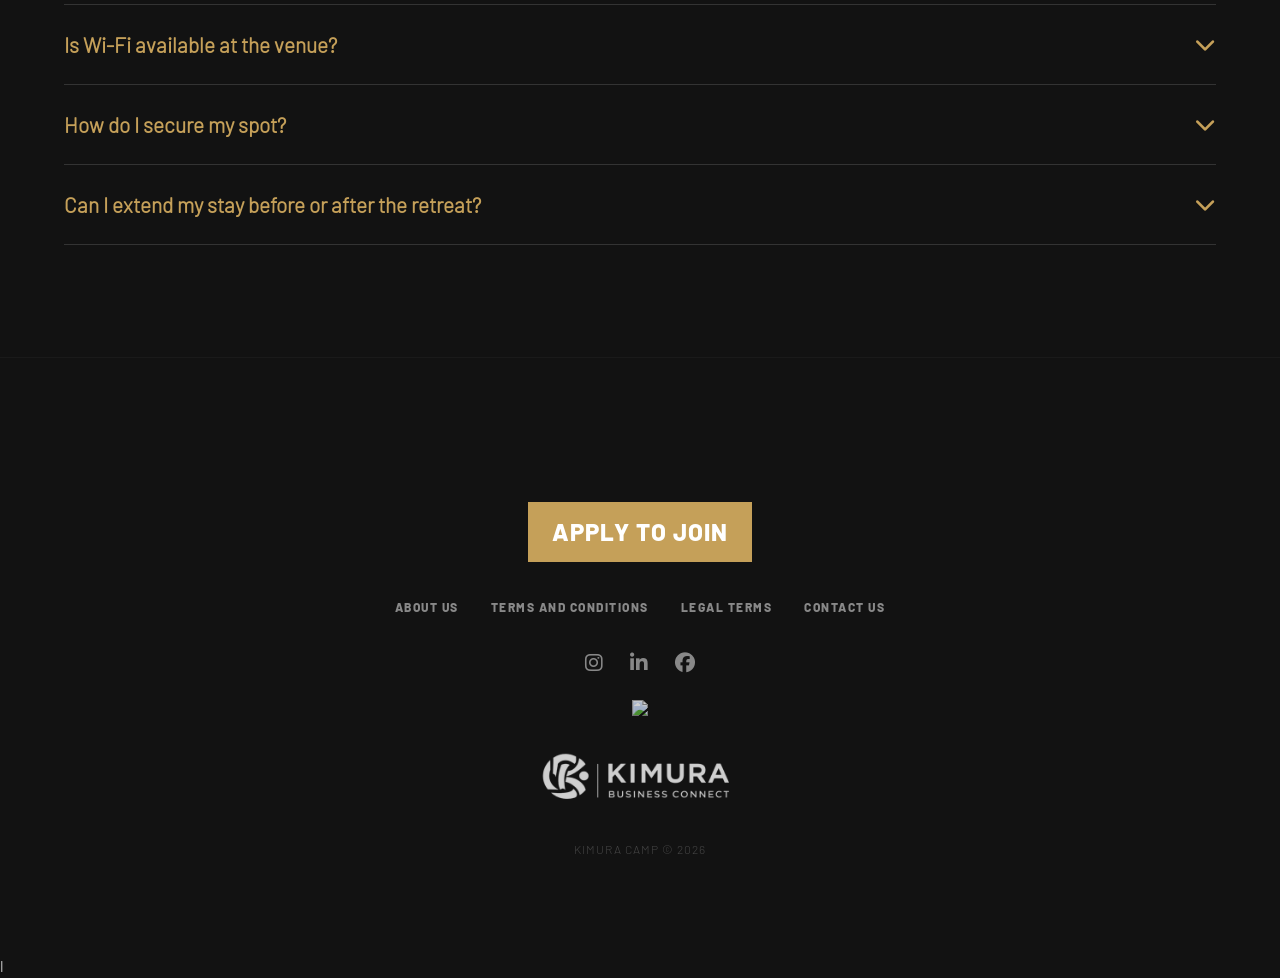
==== commit 42a57425: "up" ====
--- a/index.html
+++ b/index.html
@@ -76,8 +76,9 @@
                         KIMURA BUSINESS CONNECT <br> 2026 MOROCCO
                     </h1>
                     <p class="subtitle is-size-4-tablet mb-6">
-                        <span class="has-text-weight-bold is-size-3">June 29 - July 2</span> <br> 4 days connecting inspiring entrepreneurs, leaders and investors, united
-                        by a shared passion for martial arts, in an exceptional setting in Taghazout, Morocco.
+                        <span class="has-text-weight-bold is-size-3">June 29 - July 2</span> <br> 4 days connecting
+                        ambitious professionals, leaders and entrepreneurs, united by a shared passion for martial arts,
+                        in an exceptional setting in Taghazout, Morocco.
                     </p>
                     <div class="buttons is-centered mt-6 fadeInUp delay-2">
                         <button class="button is-primary is-large is-continuous js-modal-trigger"
@@ -102,8 +103,8 @@
                     shared experience, martial arts mindset and performance.
                 </p>
                 <p class="is-size-5">
-                    Connect with high-level entrepreneurs in a premium, inspiring environment in Morocco, while training
-                    alongside elite BJJ and Kickboxing athletes.
+                    Connect with inspiring professionals from diverse backgrounds in a premium, inspiring environment
+                    in Morocco, while training alongside elite BJJ and Kickboxing athletes.
                 </p>
             </div>
         </div>
@@ -185,16 +186,16 @@
                         NETWORK</h3>
                     <div class="content">
                         <div class="mb-4 is-size-6">
-                            Throughout the retreat, you’ll connect with like-minded entrepreneurs through curated
-                            networking moments, focused business sessions and shared dinners designed for real
+                            Throughout the retreat, you’ll connect with like-minded professionals and leaders through
+                            curated networking moments, focused sessions and shared dinners designed for meaningful
                             conversations.
                             <br/><br/>
                             The program also includes:
                             <ul class="list pl-5" style="margin-top: 10px;">
-                                <li><strong>A business conference led by Cyril Benzaquen</strong></li>
-                                <li><strong>Exclusive exchanges with local entrepreneurs and key economic players,
-                                    offering insight into business opportunities in Morocco and its growing role on the
-                                    African continent</strong></li>
+                                <li><strong>A conference led by Cyril Benzaquen</strong></li>
+                                <li><strong>Local entrepreneurs and key economic players will join selected sessions
+                                    and networking moments, encouraging natural and informal exchanges throughout
+                                    the experience.</strong></li>
                             </ul>
                         </div>
                     </div>
@@ -582,10 +583,10 @@
                     <div class="faq-question">Is this retreat focused on sport or business? <i
                             class="fas fa-chevron-down"></i></div>
                     <div class="faq-answer mt-3" style="display: none;">
-                        <p>Business Connect is a business-first experience.</p>
-                        <p>Martial arts training is used as a tool to explore leadership, discipline, focus and
-                            resilience, while business sessions, conferences and networking remain at the core of the
-                            retreat.</p>
+                        <p>Business Connect is built around the idea that meaningful connections happen through shared experiences.</p>
+                        <p>Training sessions, workshops and informal moments create the right environment for
+                            participants to exchange, get to know each other and naturally explore potential
+                            synergies — both personal and professional.</p>
                     </div>
                 </div>
                 <div class="faq-item">
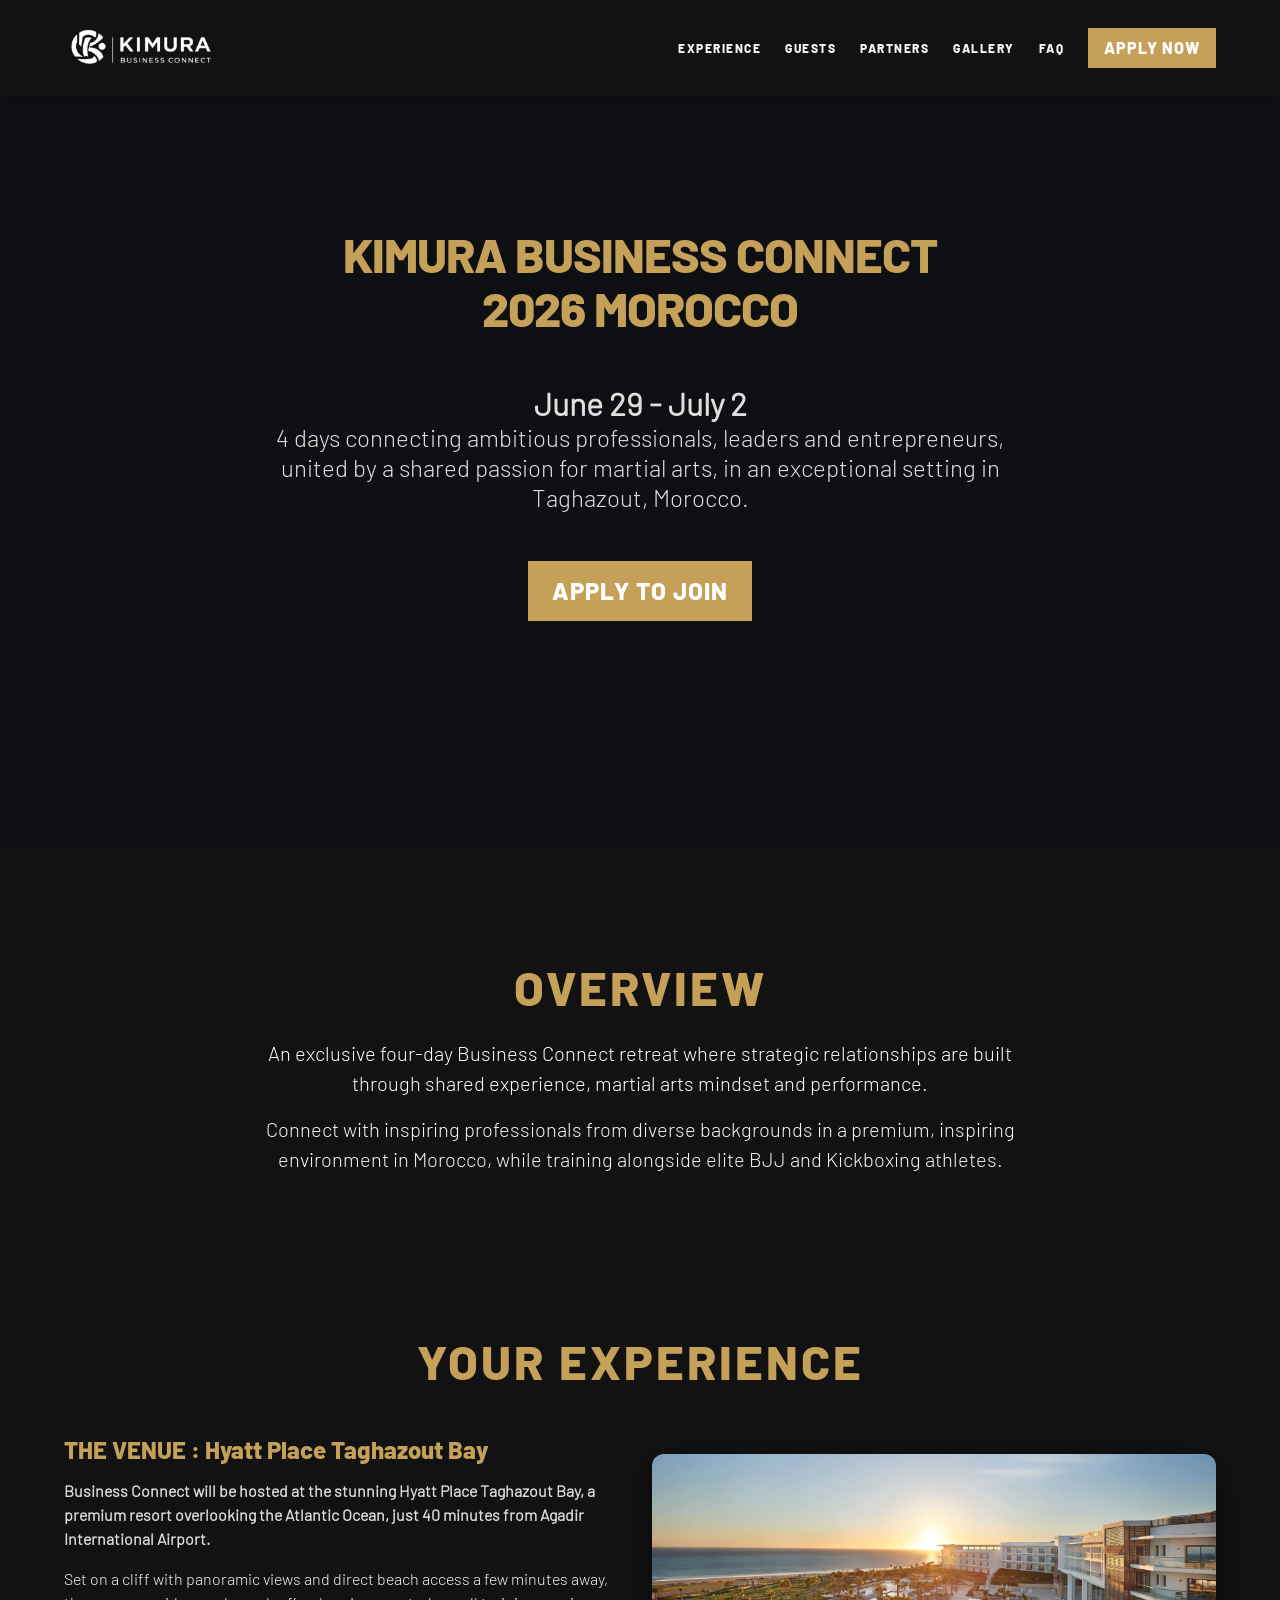
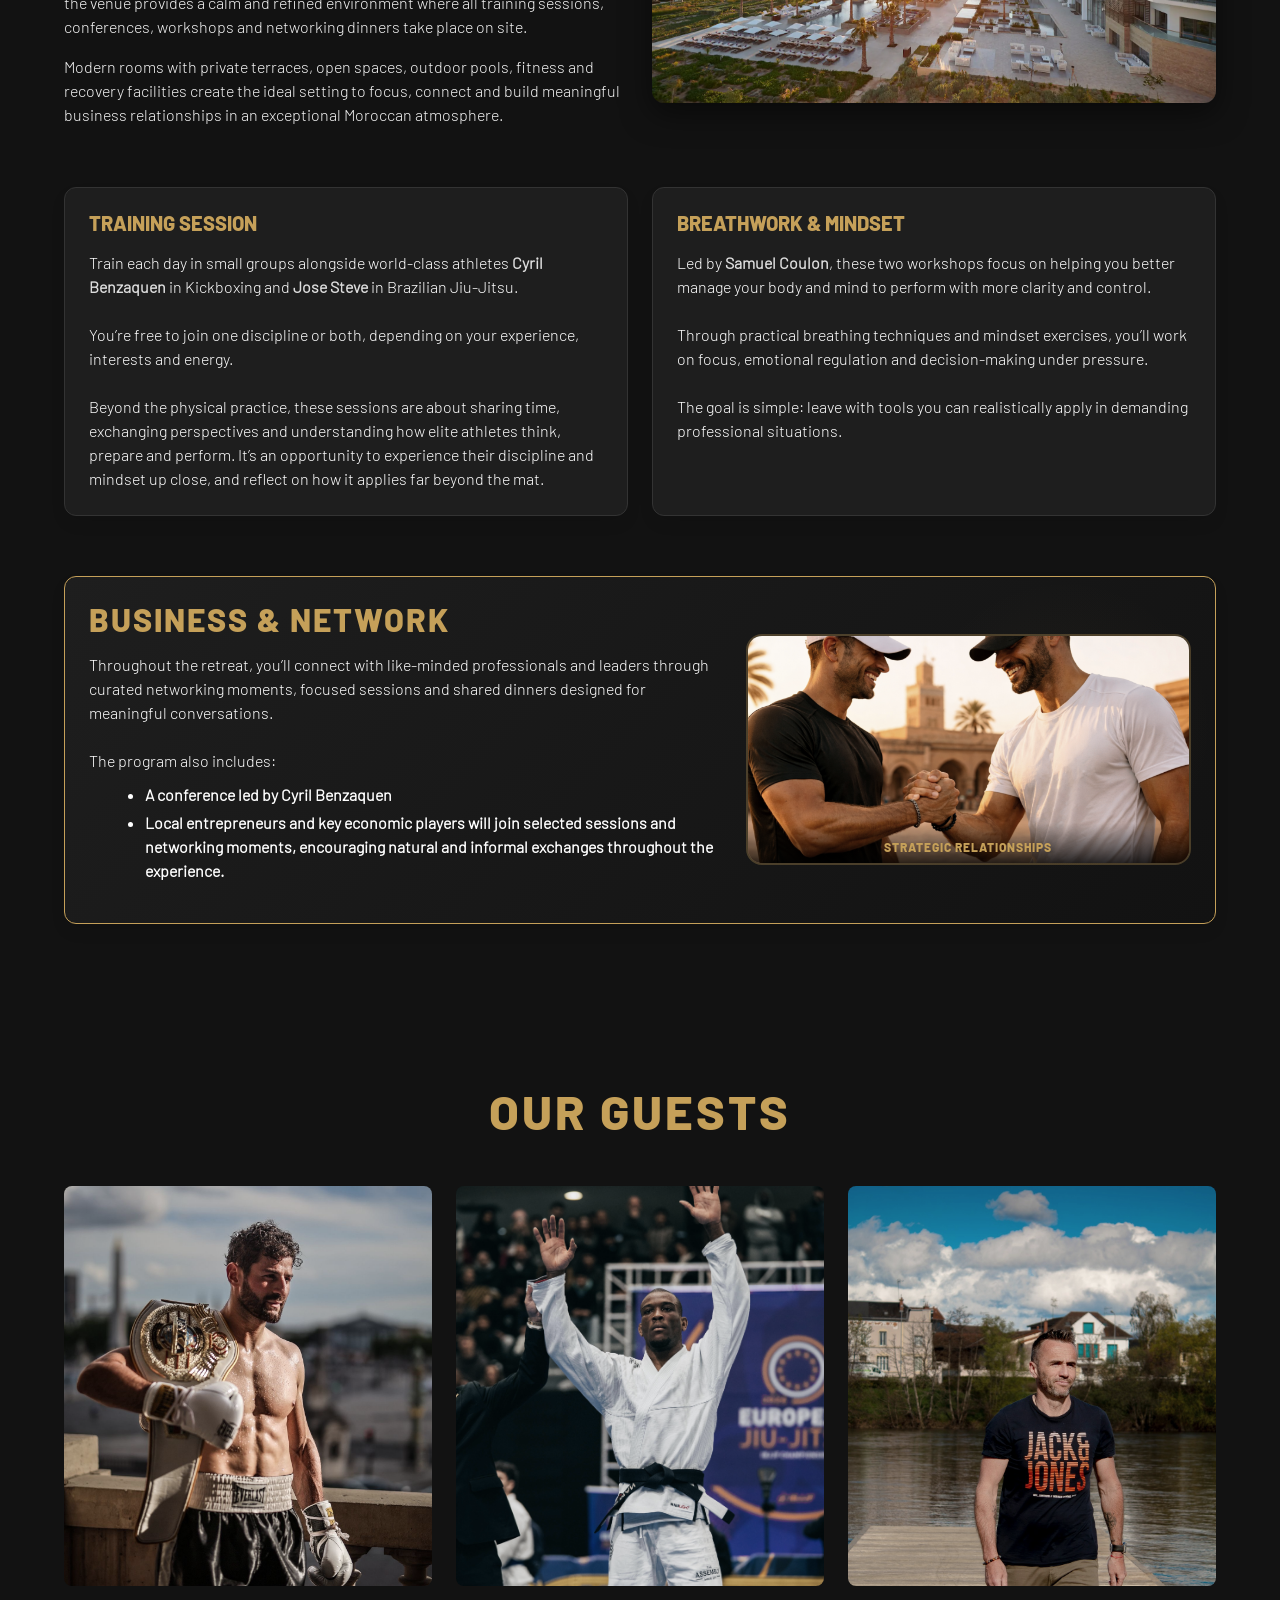
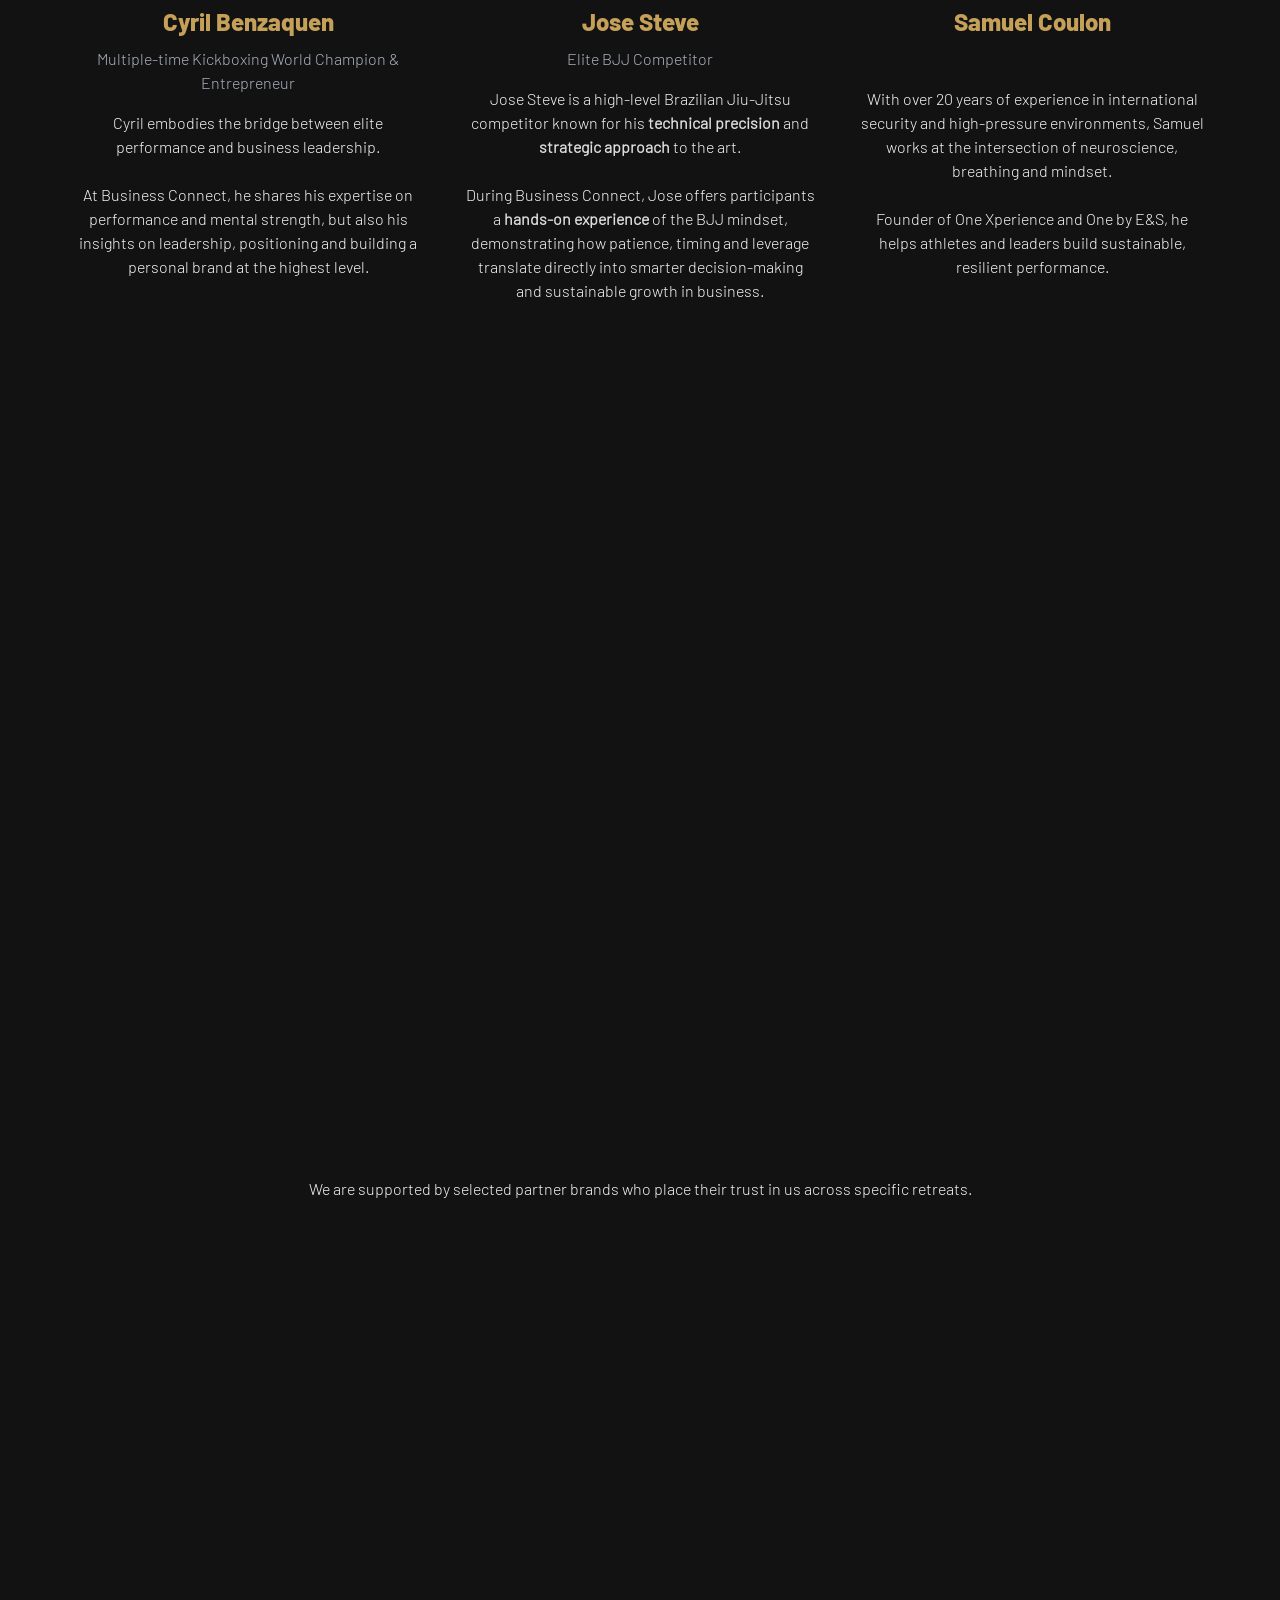
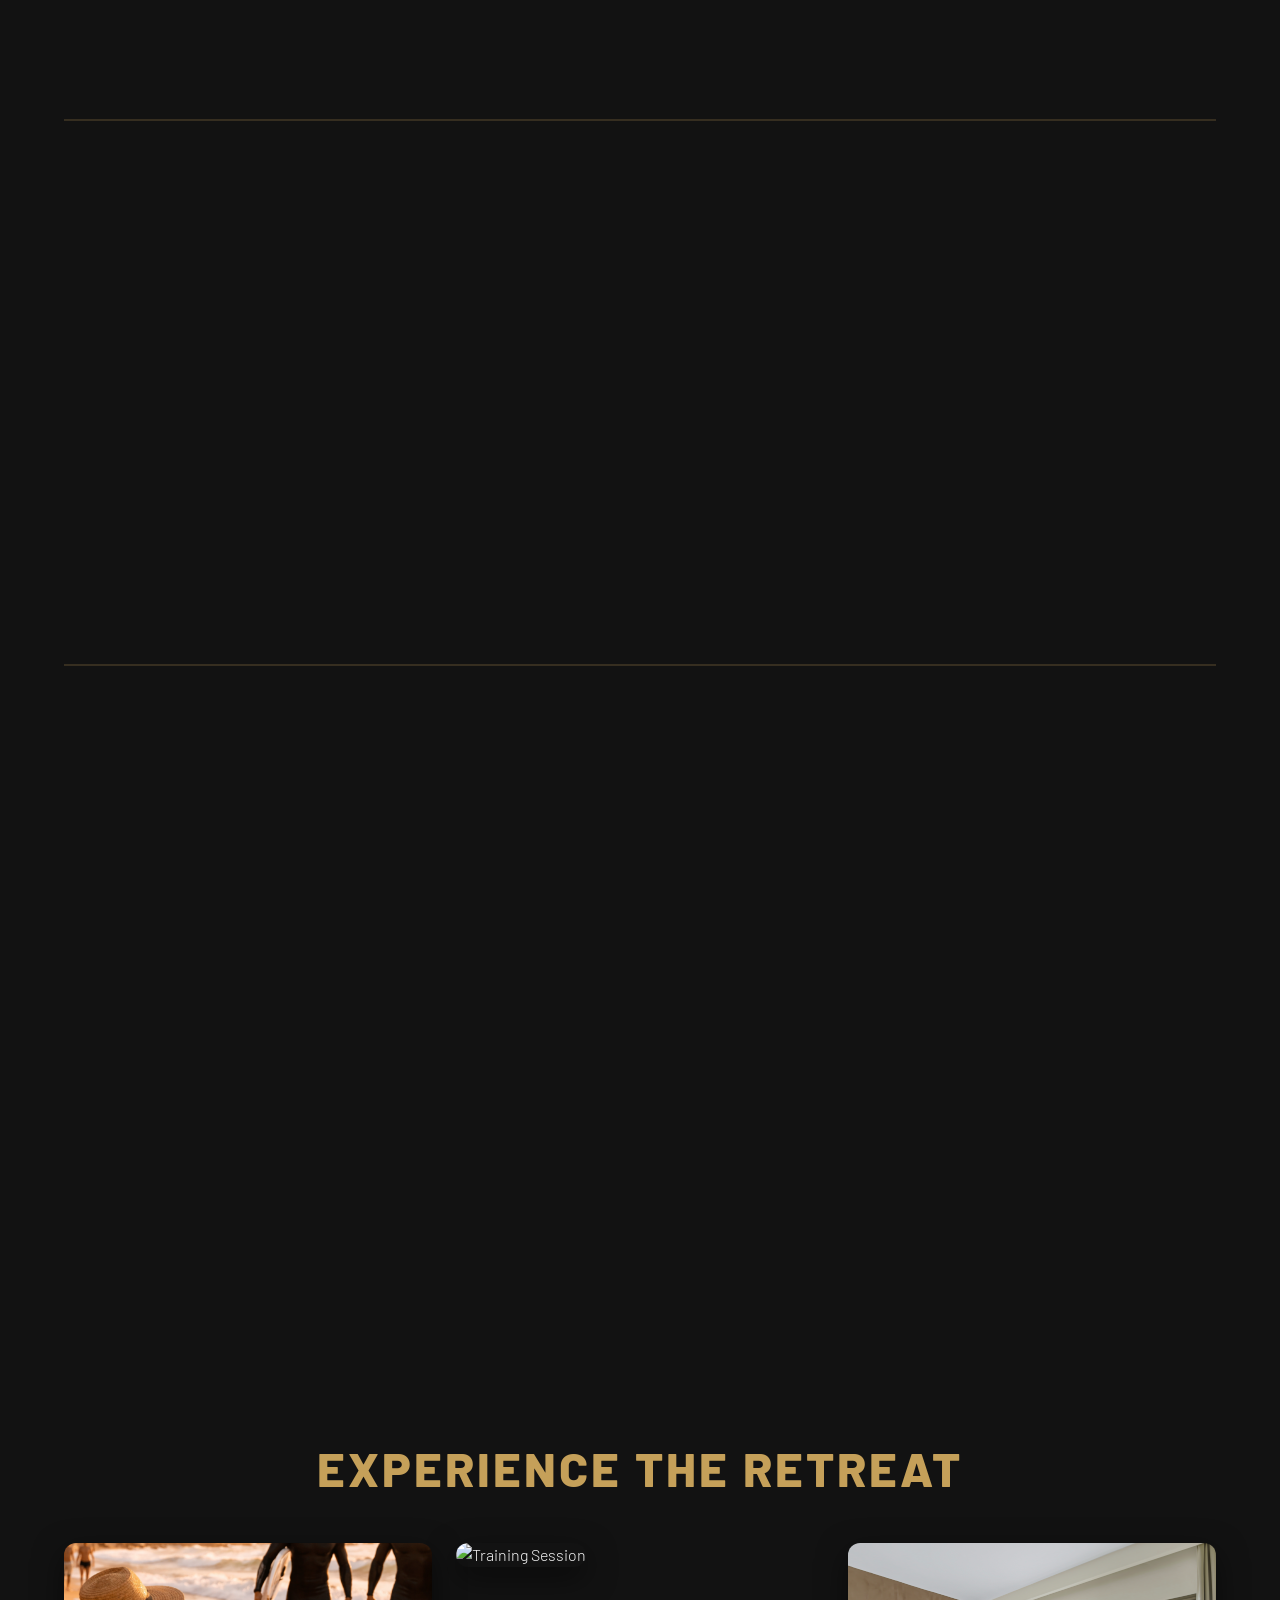
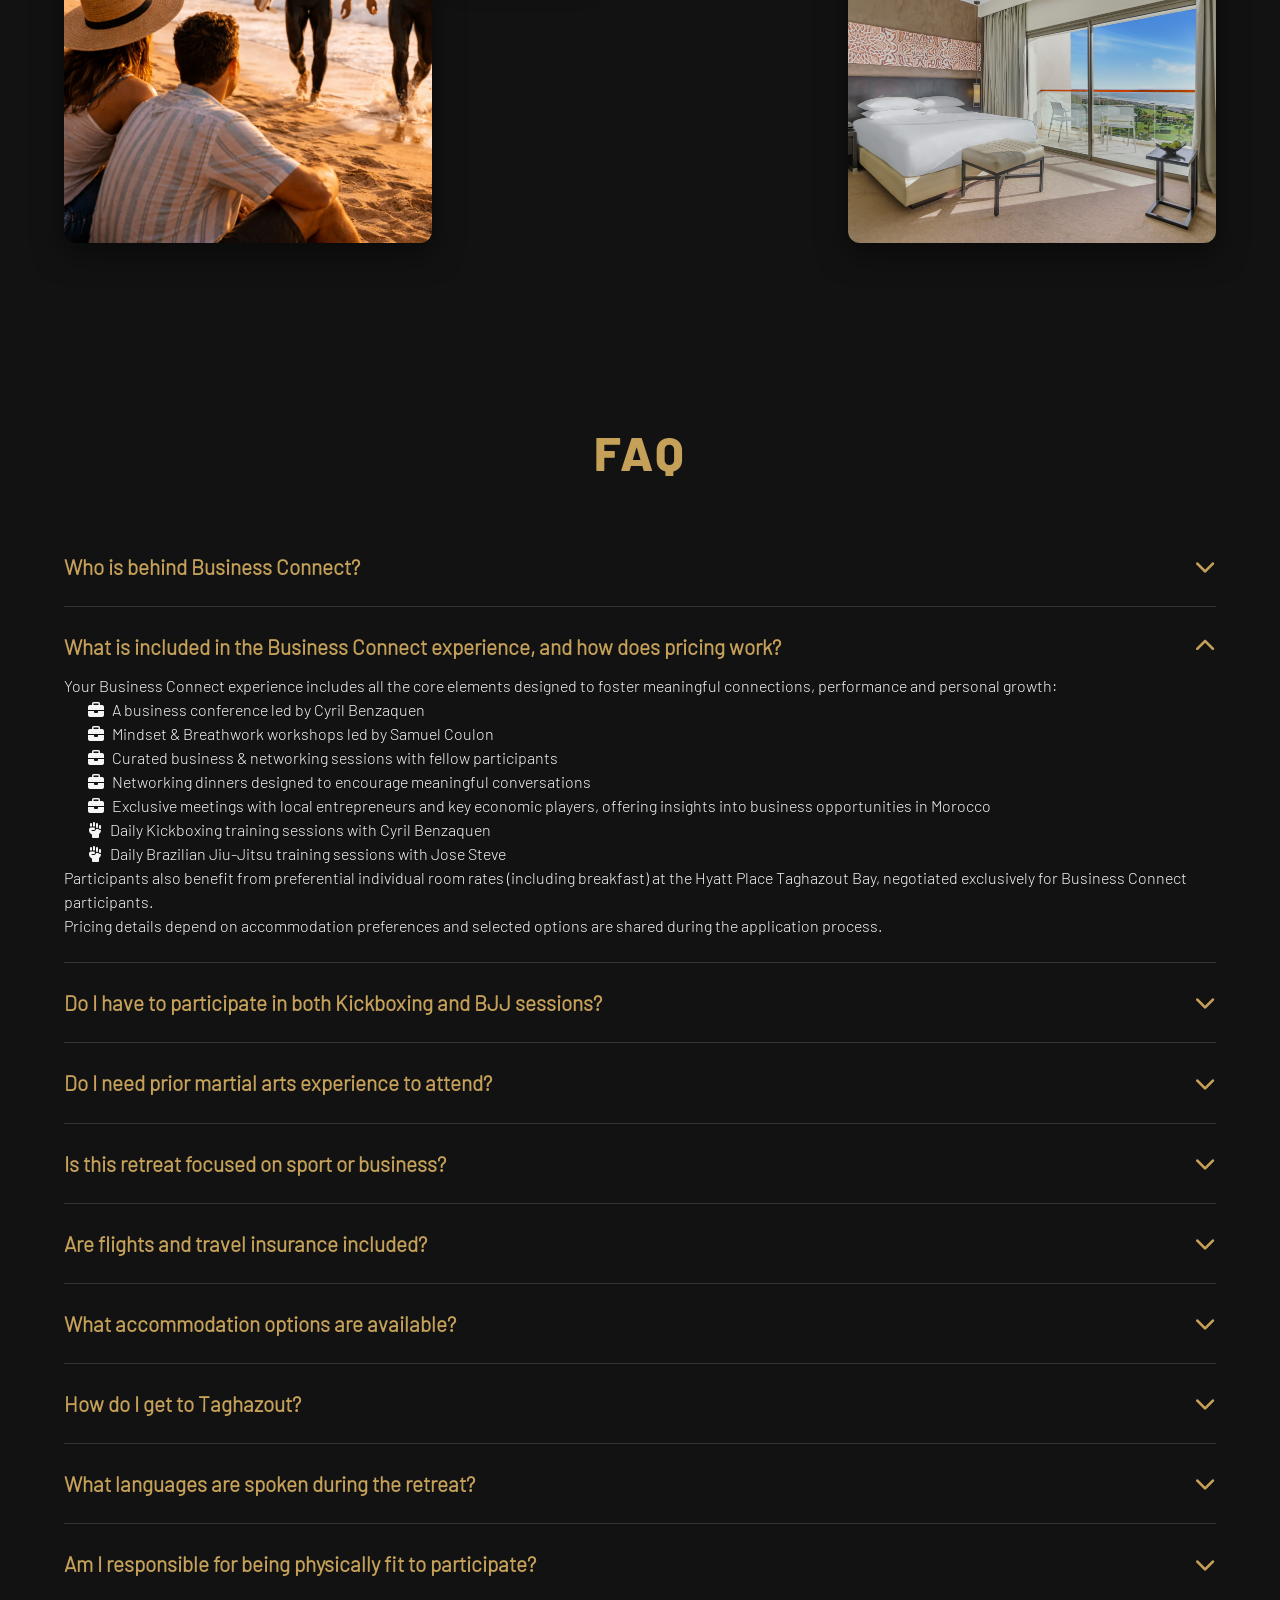
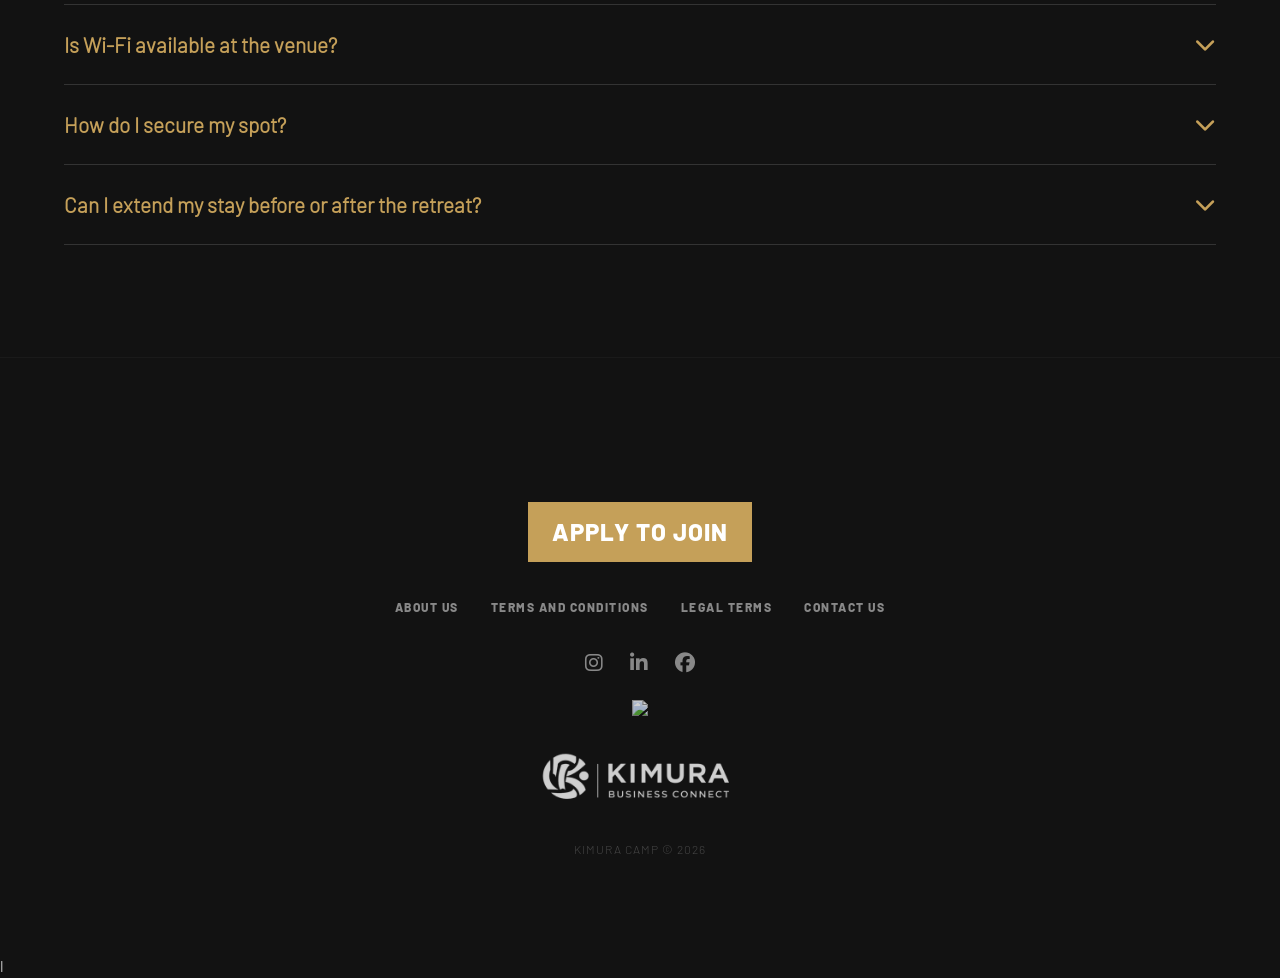
==== commit 305e497d: "adding secret page" ====
--- a/index.html
+++ b/index.html
@@ -4,6 +4,24 @@
     <meta charset="UTF-8">
     <meta name="viewport" content="width=device-width, initial-scale=1.0">
     <title>BUSINESS CONNECT MOROCCO 2026 | Where Business Meets the Martial Arts Mindset</title>
+    <meta name="description" content="Join Kimura Business Connect Morocco 2026: An exclusive 4-day retreat in Taghazout for entrepreneurs and professionals, combining high-level networking with martial arts mindset.">
+    <meta name="keywords" content="Business Connect, Kimura Camp, Morocco 2026, Networking Retreat, Martial Arts Business, BJJ Entrepreneur, Kickboxing Business, Taghazout, Professional Networking">
+    <meta name="author" content="Kimura Camp">
+
+    <!-- Open Graph / Facebook -->
+    <meta property="og:type" content="website">
+    <meta property="og:url" content="https://www.kimura.camp/">
+    <meta property="og:title" content="KIMURA BUSINESS CONNECT | MOROCCO 2026">
+    <meta property="og:description" content="Where Business Meets the Martial Arts Mindset. 4 days of networking and training in Taghazout, Morocco.">
+    <meta property="og:image" content="https://www.kimura.camp/images/hotel-1.png">
+
+    <!-- Twitter -->
+    <meta property="twitter:card" content="summary_large_image">
+    <meta property="twitter:url" content="https://www.kimura.camp/">
+    <meta property="twitter:title" content="KIMURA BUSINESS CONNECT | MOROCCO 2026">
+    <meta property="twitter:description" content="Where Business Meets the Martial Arts Mindset. 4 days of networking and training in Taghazout, Morocco.">
+    <meta property="twitter:image" content="https://www.kimura.camp/images/hotel-1.png">
+
     <link rel="stylesheet" href="css/bulma/bulma.min.css">
     <link rel="stylesheet" href="css/fontawesome/all.min.css">
     <link rel="stylesheet" href="css/style.css?v=1.2">
--- a/css/style.css
+++ b/css/style.css
@@ -553,8 +553,158 @@
 }
 
 /* Content Width Constraint */
-.content-constrained {
-    max-width: 800px;
-    margin-left: auto;
-    margin-right: auto;
+/* Agenda Carousel */
+.agenda-carousel {
+    position: relative;
+    overflow: hidden;
+    margin: 2rem 0;
+}
+
+.agenda-slides {
+    display: flex;
+    transition: transform 0.5s ease-in-out;
+}
+
+.agenda-slide {
+    flex: 0 0 33.333%;
+    padding: 0 0.5rem;
+    max-height: 500px;
+    display: flex;
+    align-items: center;
+    justify-content: center;
+}
+
+.agenda-slide img {
+    max-width: 100%;
+    max-height: 500px;
+    width: auto;
+    height: auto;
+    object-fit: contain;
+    border: 1px solid var(--accent-gold);
+    border-radius: 4px;
+}
+
+@media screen and (max-width: 768px) {
+    .agenda-slide {
+        flex: 0 0 100%;
+    }
+}
+
+.carousel-nav {
+    display: flex;
+    justify-content: center;
+    gap: 1rem;
+    margin-top: 2rem;
+}
+
+.carousel-btn {
+    background: transparent;
+    border: 1px solid var(--accent-gold);
+    color: var(--accent-gold);
+    padding: 0.5rem 1rem;
+    cursor: pointer;
+    transition: all 0.3s ease;
+    border-radius: 4px;
+    font-family: var(--font-primary);
+    text-transform: uppercase;
+}
+
+.carousel-btn:hover {
+    background: var(--accent-gold);
+    color: white;
+}
+
+.carousel-dots {
+    display: flex;
+    justify-content: center;
+    gap: 0.5rem;
+    margin-top: 1rem;
+}
+
+.dot {
+    width: 10px;
+    height: 10px;
+    border-radius: 50%;
+    background: #333;
+    border: 1px solid var(--accent-gold);
+    cursor: pointer;
+}
+
+.dot.is-active {
+    background: var(--accent-gold);
+}
+
+/* Lock Screen Overlay */
+.lock-screen {
+    position: fixed;
+    top: 0;
+    left: 0;
+    width: 100%;
+    height: 100%;
+    background-color: var(--primary-dark);
+    z-index: 9999;
+    display: flex;
+    flex-direction: column;
+    justify-content: center;
+    align-items: center;
+    transition: opacity 0.5s ease, visibility 0.5s ease;
+}
+
+.lock-screen.is-hidden {
+    opacity: 0;
+    visibility: hidden;
+    pointer-events: none;
+}
+
+.lock-content {
+    text-align: center;
+    max-width: 400px;
+    padding: 2rem;
+}
+
+.lock-logo {
+    max-height: 80px;
+    margin-bottom: 2rem;
+}
+
+.code-inputs {
+    display: flex;
+    justify-content: center;
+    gap: 1rem;
+    margin-bottom: 2rem;
+}
+
+.code-input {
+    width: 50px;
+    height: 60px;
+    background: #1e1e1e;
+    border: 2px solid #333;
+    border-radius: 8px;
+    color: var(--accent-gold);
+    font-size: 2rem;
+    text-align: center;
+    font-family: var(--font-primary);
+    transition: border-color 0.3s ease;
+}
+
+.code-input:focus {
+    outline: none;
+    border-color: var(--accent-gold);
+}
+
+.code-input.is-error {
+    border-color: #f14668;
+    animation: shake 0.5s ease;
+}
+
+@keyframes shake {
+    0%, 100% { transform: translateX(0); }
+    25% { transform: translateX(-5px); }
+    75% { transform: translateX(5px); }
+}
+
+.lock-message {
+    margin-top: 1rem;
+    font-size: 0.9rem;
+    color: #888;
 }
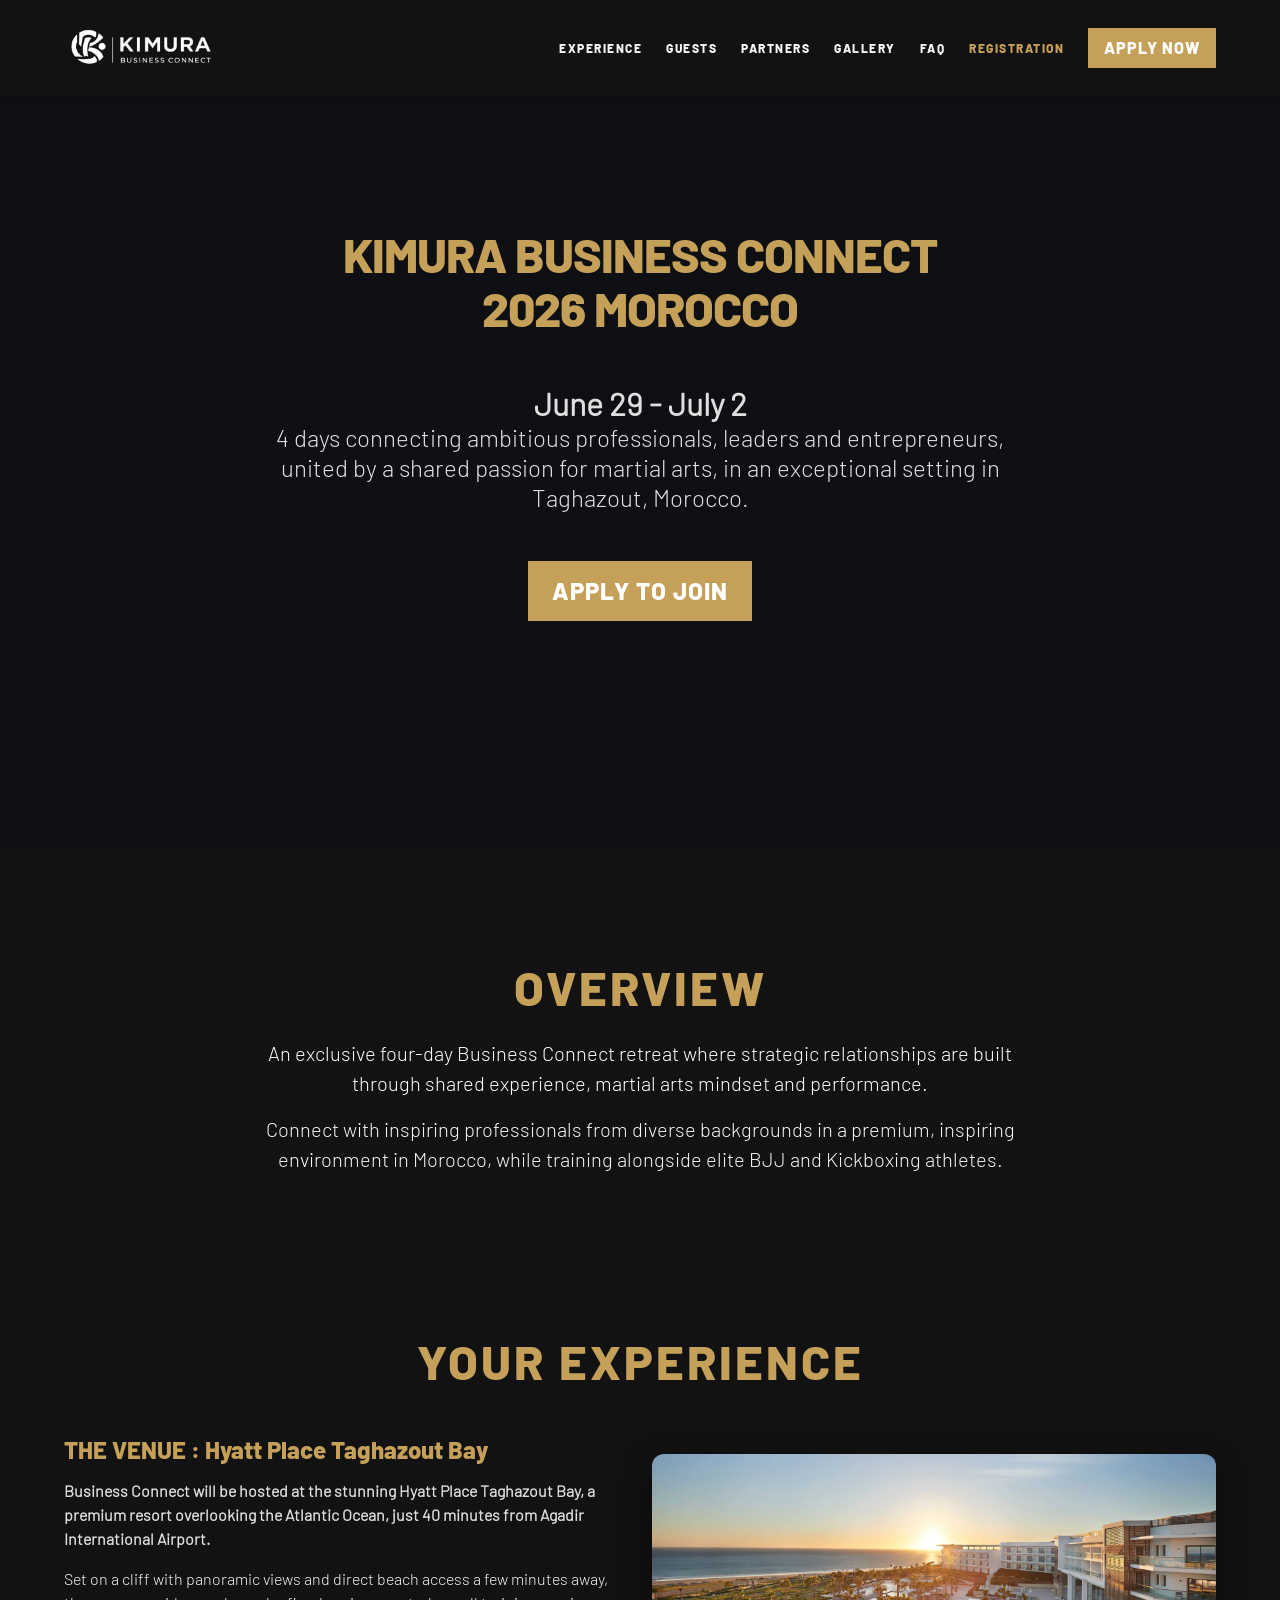
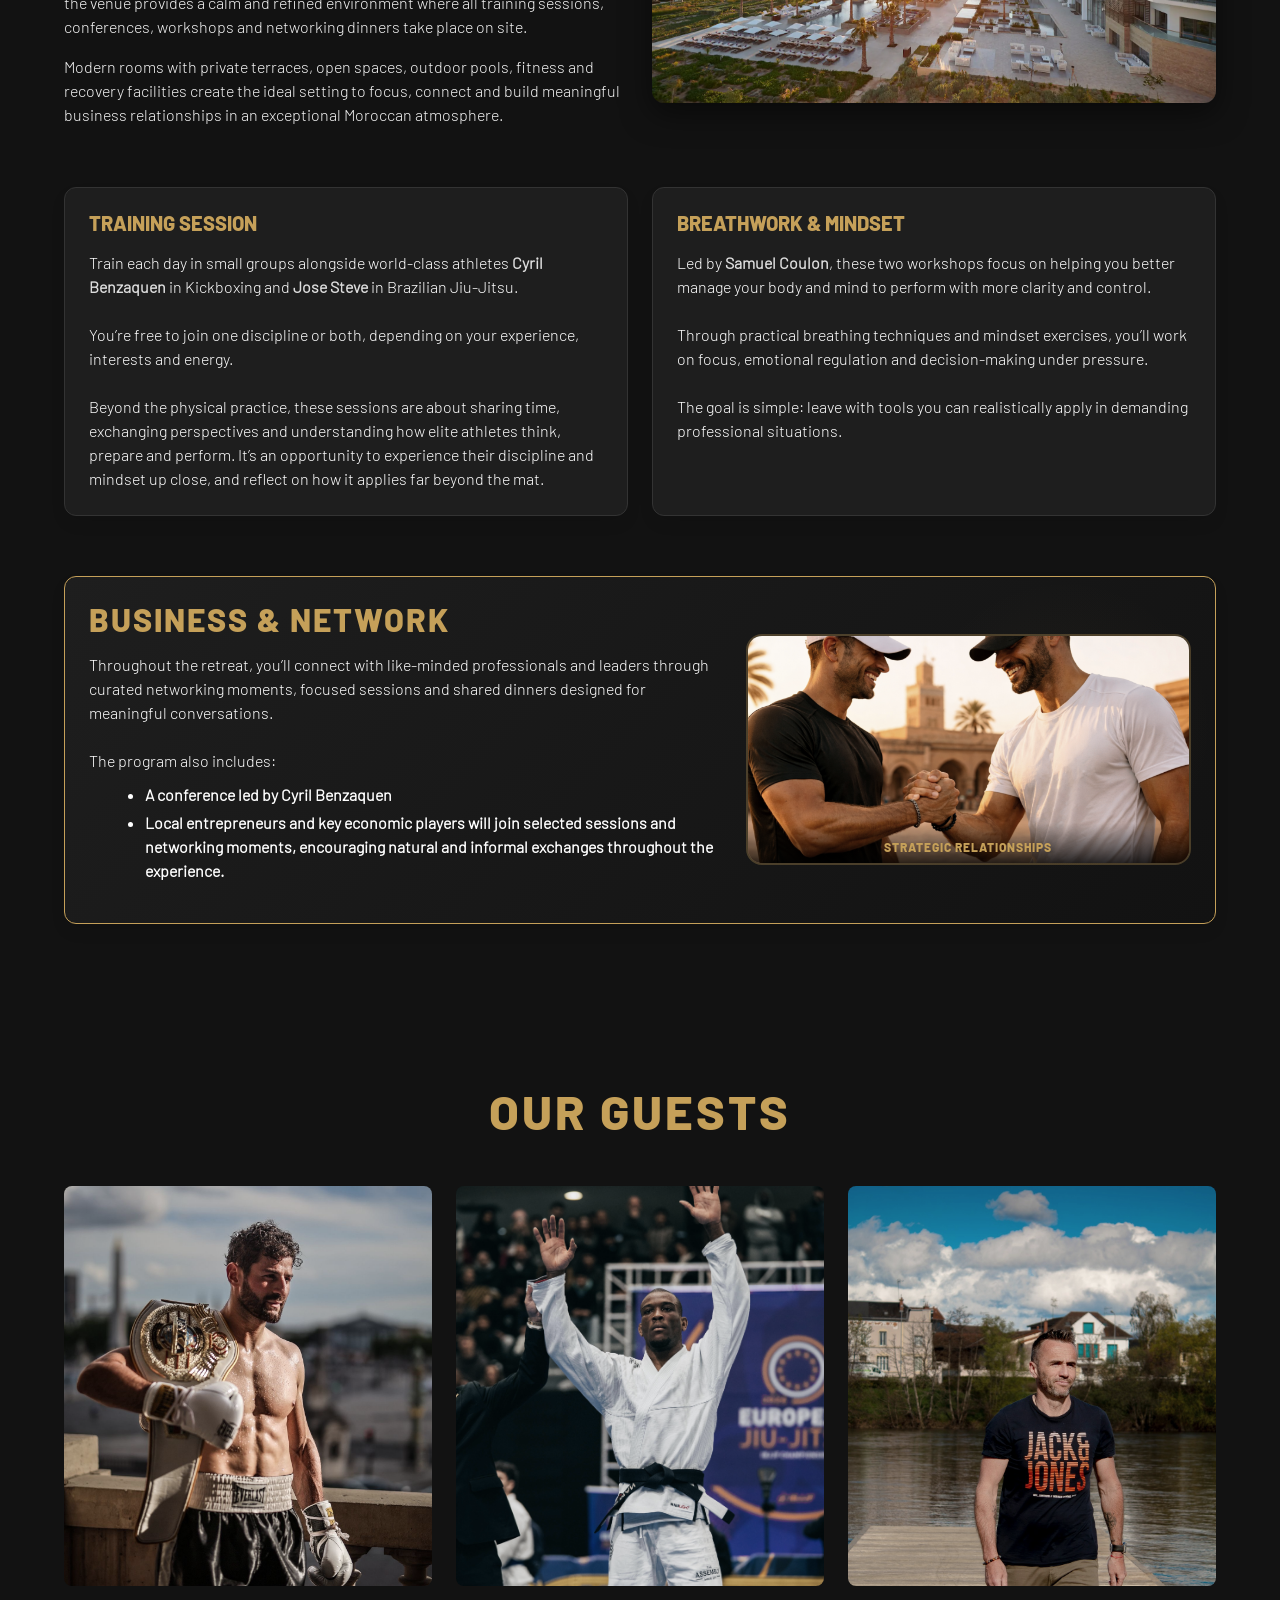
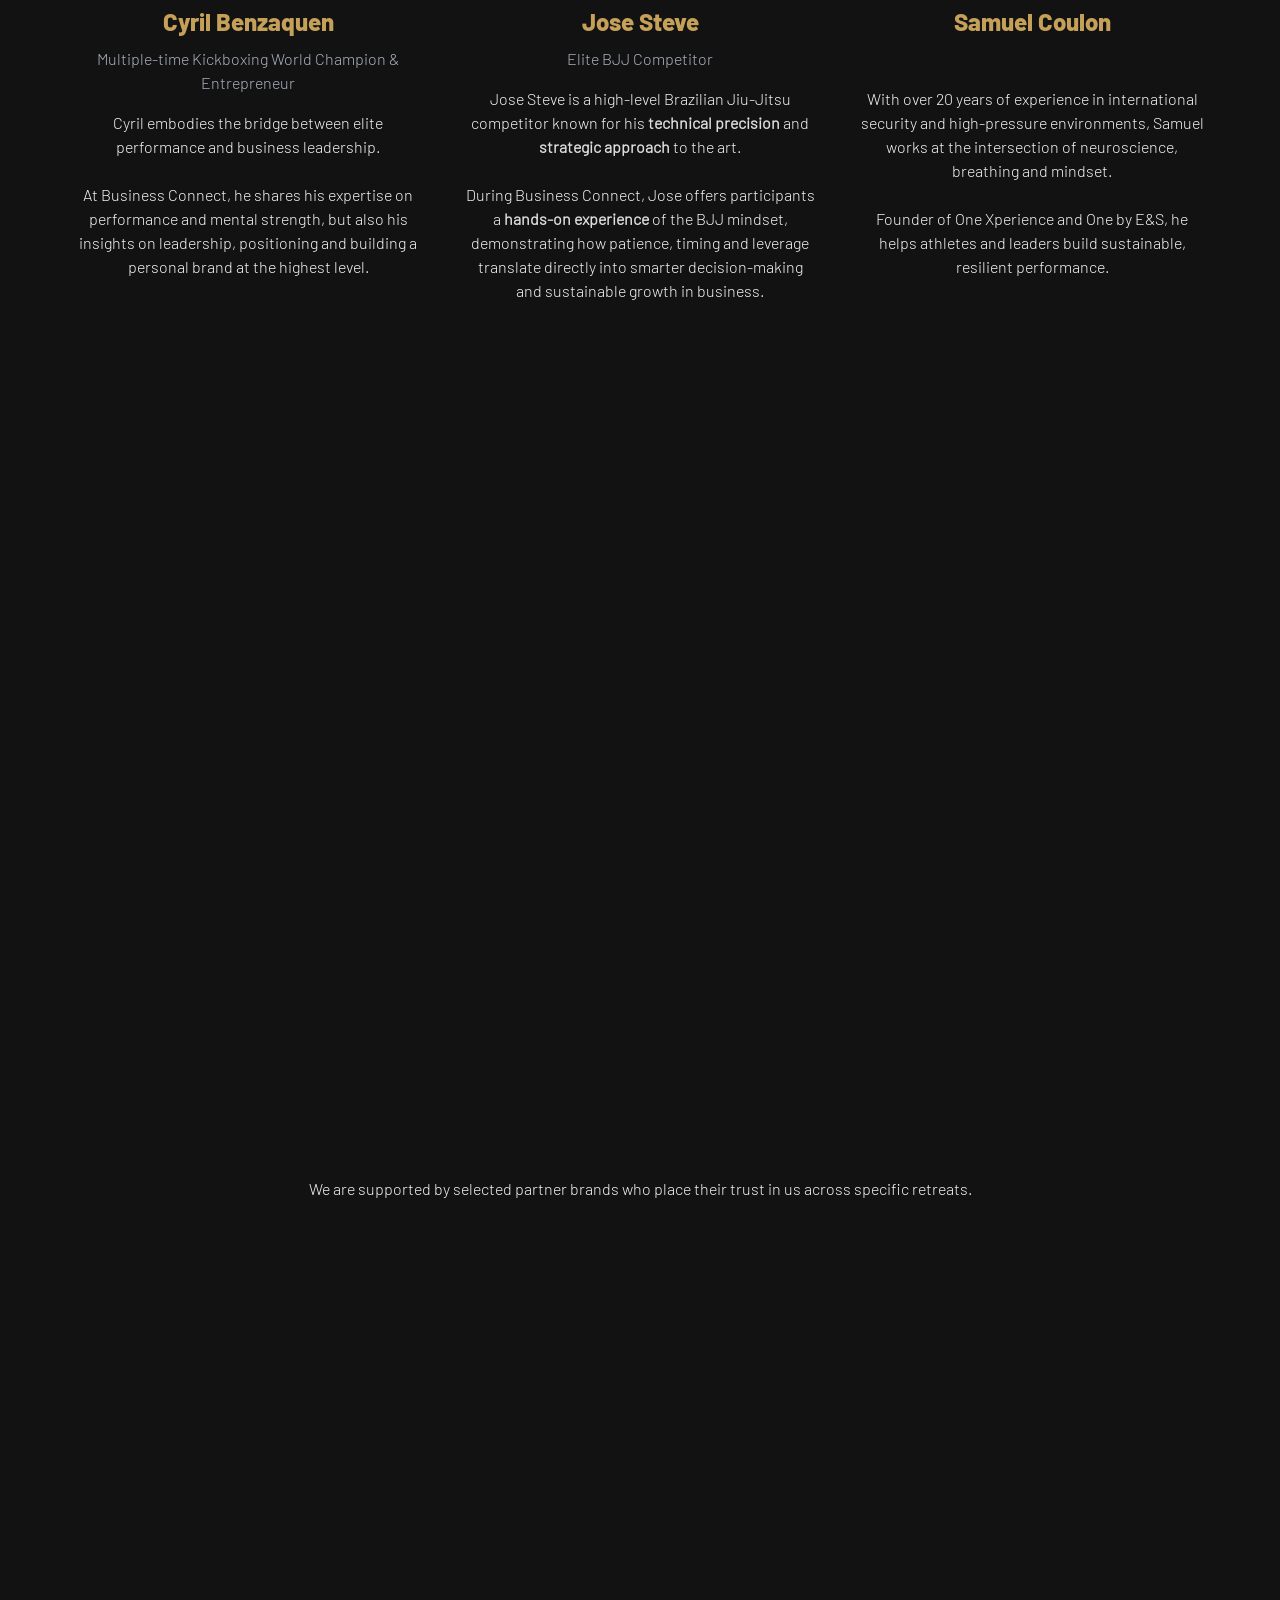
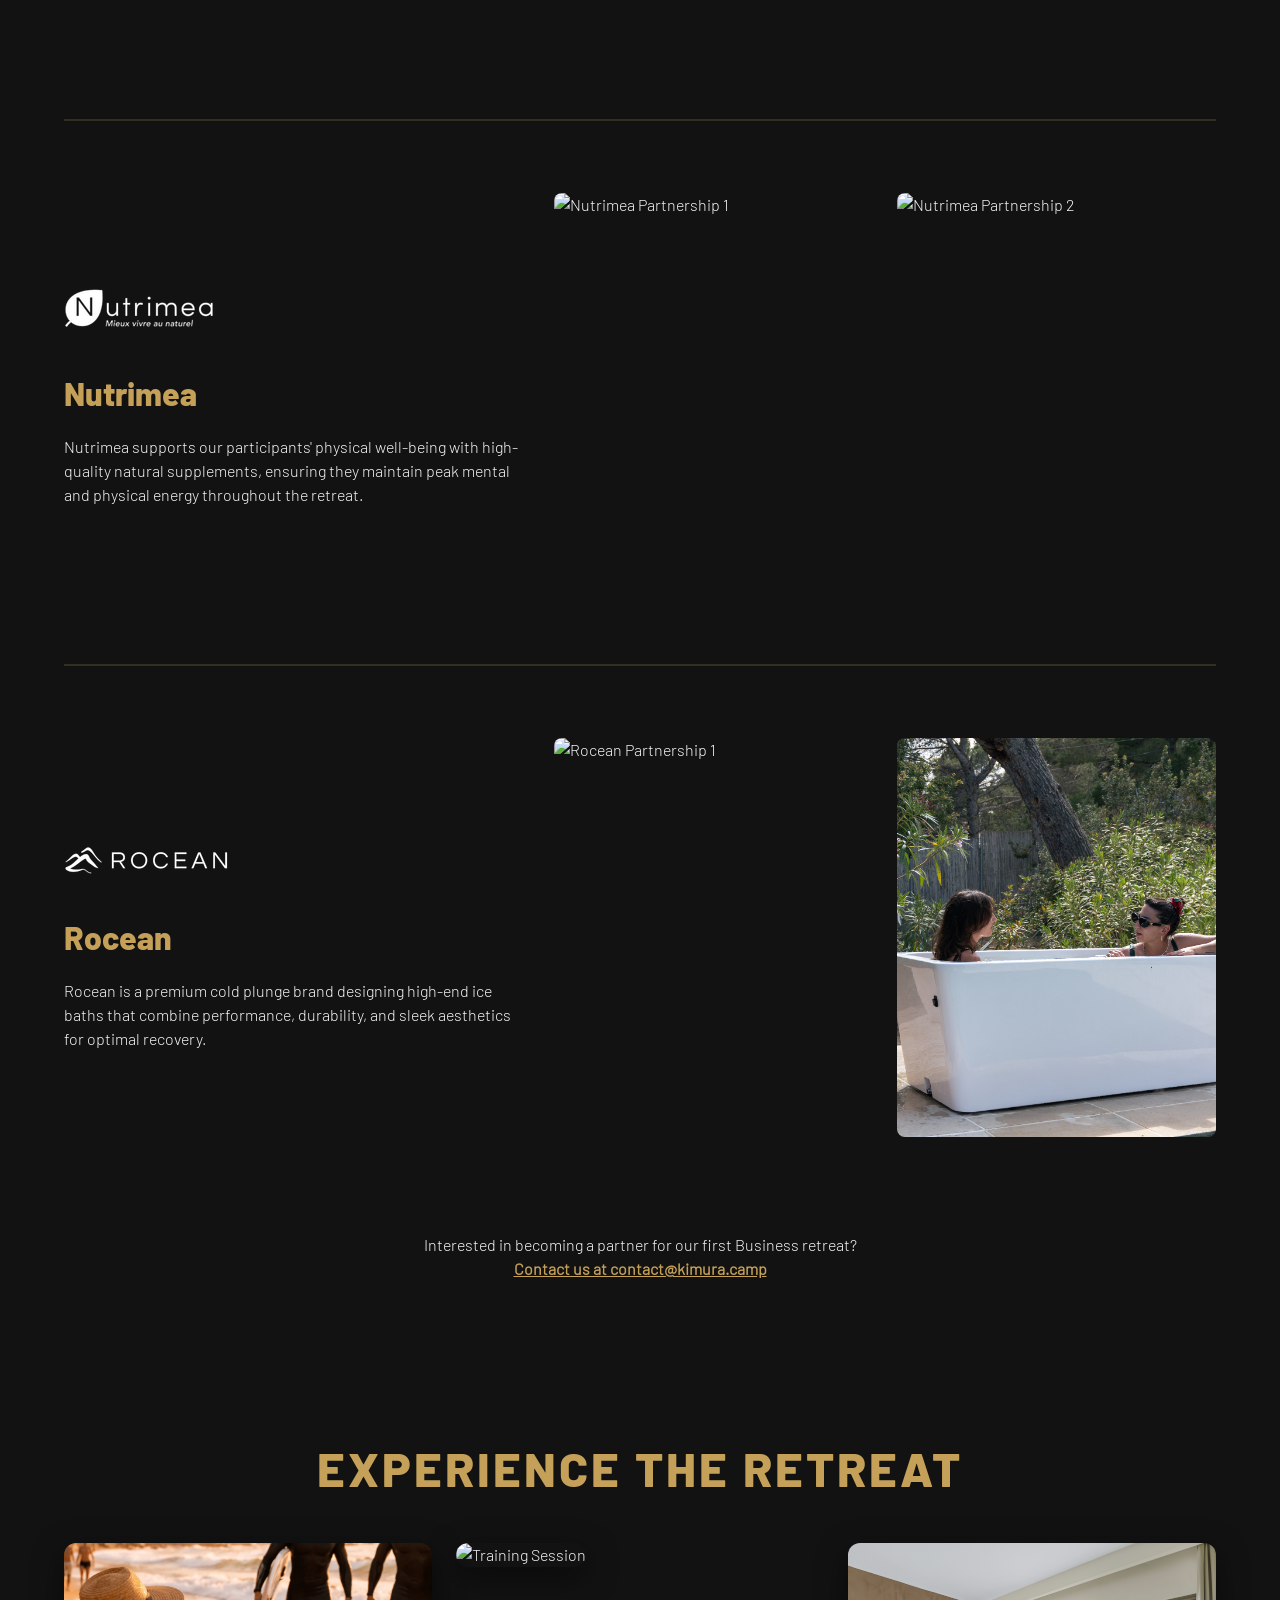
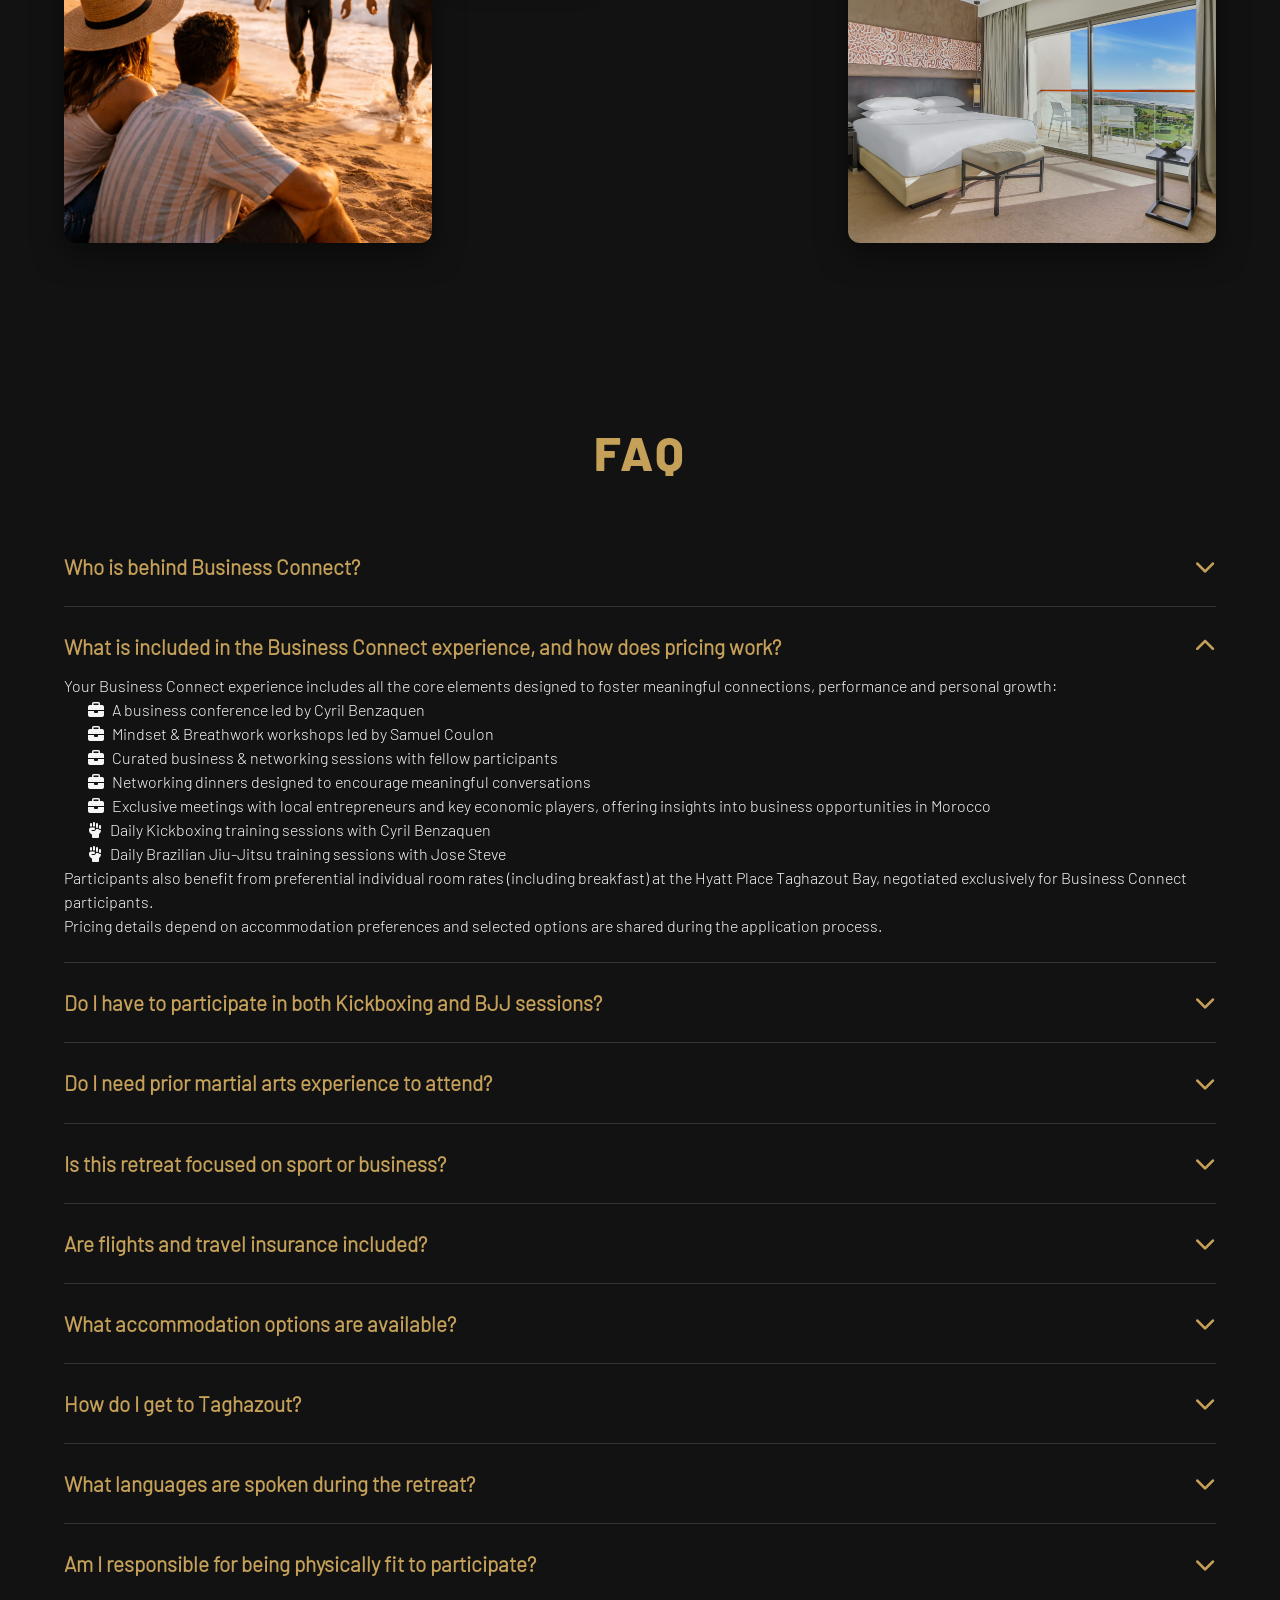
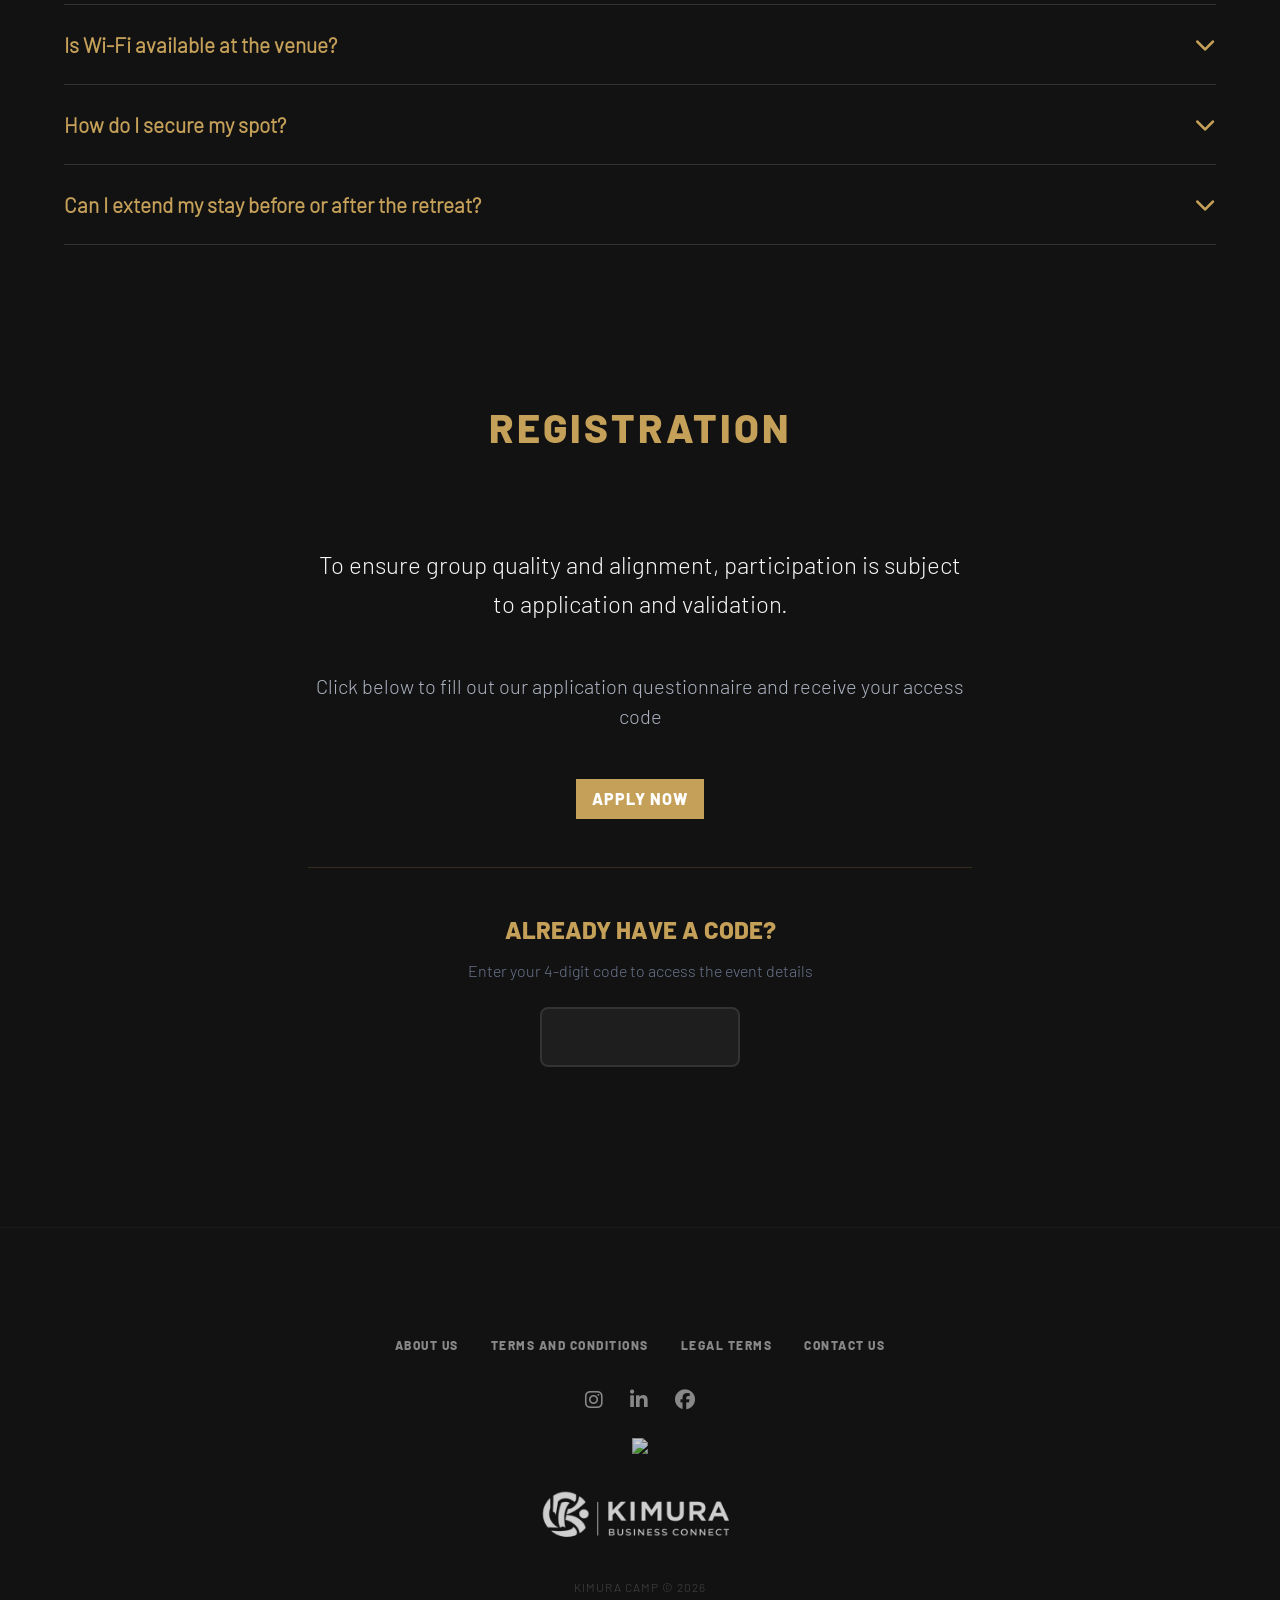
==== commit 5f5488c8: "wip" ====
--- a/index.html
+++ b/index.html
@@ -24,7 +24,7 @@
 
     <link rel="stylesheet" href="css/bulma/bulma.min.css">
     <link rel="stylesheet" href="css/fontawesome/all.min.css">
-    <link rel="stylesheet" href="css/style.css?v=1.2">
+    <link rel="stylesheet" href="css/style.css?v=1.4">
     <link rel="icon" type="image/ico" href="favicon.ico">
     <link rel="apple-touch-icon" href="images/logo.png">
 
@@ -51,7 +51,7 @@
 <nav class="navbar is-fixed-top" role="navigation" aria-label="main navigation">
     <div class="container">
         <div class="navbar-brand">
-            <a class="navbar-item" href="https://www.kimura.camp" target="_blank">
+            <a class="navbar-item" href="https://business.kimura.camp" target="_blank">
                 <img src="images/logo.png" alt="KIMURA CAMP LOGO">
             </a>
             <a role="button" class="navbar-burger" aria-label="menu" aria-expanded="false" data-target="navbarBasic">
@@ -68,6 +68,7 @@
                 <a class="navbar-item" href="#partners">Partners</a>
                 <a class="navbar-item" href="#gallery">Gallery</a>
                 <a class="navbar-item" href="#faq">FAQ</a>
+                <a class="navbar-item" href="#registration" style="color: var(--accent-gold); font-weight: bold;">Registration</a>
                 <div class="navbar-item">
                     <div class="buttons">
                         <button class="button is-primary is-continuous js-modal-trigger" data-target="modal-apply">
@@ -677,16 +678,45 @@
     </div>
 </section>
 
+<!-- Registration Section -->
+<section id="registration" class="section content-section">
+    <div class="container content-constrained">
+        <h2 class="title section-title has-text-centered is-size-2 mb-6">REGISTRATION</h2>
+        <div class="columns is-centered">
+            <div class="column is-8">
+                <div class="feature-card has-text-centered p-6">
+                    <p class="is-size-4 mb-6" style="line-height: 1.6;">
+                        To ensure group quality and alignment, participation is subject to application and validation.
+                    </p>
+                    <p class="is-size-5 mb-6 has-text-grey-light">
+                        Click below to fill out our application questionnaire and receive your access code
+                    </p>
+                    
+                    <div class="mb-6">
+                        <button class="button is-primary is-continuous js-modal-trigger" data-target="modal-apply">
+                            Apply Now
+                        </button>
+                    </div>
+
+                    <div style="border-top: 1px solid rgba(197, 160, 89, 0.2); padding-top: 3rem; margin-top: 3rem;">
+                        <h3 class="title is-4 mb-4" style="color: var(--accent-gold);">ALREADY HAVE A CODE?</h3>
+                        <p class="mb-5 has-text-grey">Enter your 4-digit code to access the event details</p>
+                        
+                        <div id="registrationLock" class="is-flex is-justify-content-center">
+                            <input type="text" maxlength="4" class="code-input reg-code" inputmode="numeric" style="width: 200px; letter-spacing: 1rem; padding-left: 1rem;">
+                        </div>
+                        <p id="regErrorMessage" class="has-text-danger mt-3 is-hidden">Incorrect code. Please try again.</p>
+                    </div>
+                </div>
+            </div>
+        </div>
+    </div>
+</section>
+
 <!-- Footer -->
 <footer class="footer">
     <div class="container content-constrained">
         <div class="footer__content has-text-centered mb-5">
-            <div class="buttons is-centered mt-6 fadeInUp delay-2">
-                <button class="button is-primary is-large is-continuous js-modal-trigger"
-                        data-target="modal-apply">
-                    Apply to Join
-                </button>
-            </div>
             <div class="footer__items-outer">
                 <ul class="footer__items">
                     <li class="footer__item">
@@ -765,6 +795,6 @@
     </div>
 </div>l
 
-<script src="js/private.js"></script>
+<script src="js/private.js?v=1.5"></script>
 </body>
 </html>
--- a/css/style.css
+++ b/css/style.css
@@ -707,4 +707,40 @@
     margin-top: 1rem;
     font-size: 0.9rem;
     color: #888;
-}+}
+/* Accommodation Carousel Fade */
+.accommodation-carousel {
+    position: relative;
+    width: 100%;
+    height: 300px;
+    margin-bottom: 1.5rem;
+    overflow: hidden;
+    border-radius: 4px;
+}
+
+.carousel-fade-slides {
+    position: relative;
+    width: 100%;
+    height: 100%;
+}
+
+.carousel-fade-slide {
+    position: absolute;
+    top: 0;
+    left: 0;
+    width: 100%;
+    height: 100%;
+    object-fit: cover;
+    opacity: 0;
+    transition: opacity 1s ease-in-out;
+}
+
+.carousel-fade-slide.is-active {
+    opacity: 1;
+}
+
+@media screen and (max-width: 768px) {
+    .accommodation-carousel {
+        height: 250px;
+    }
+}
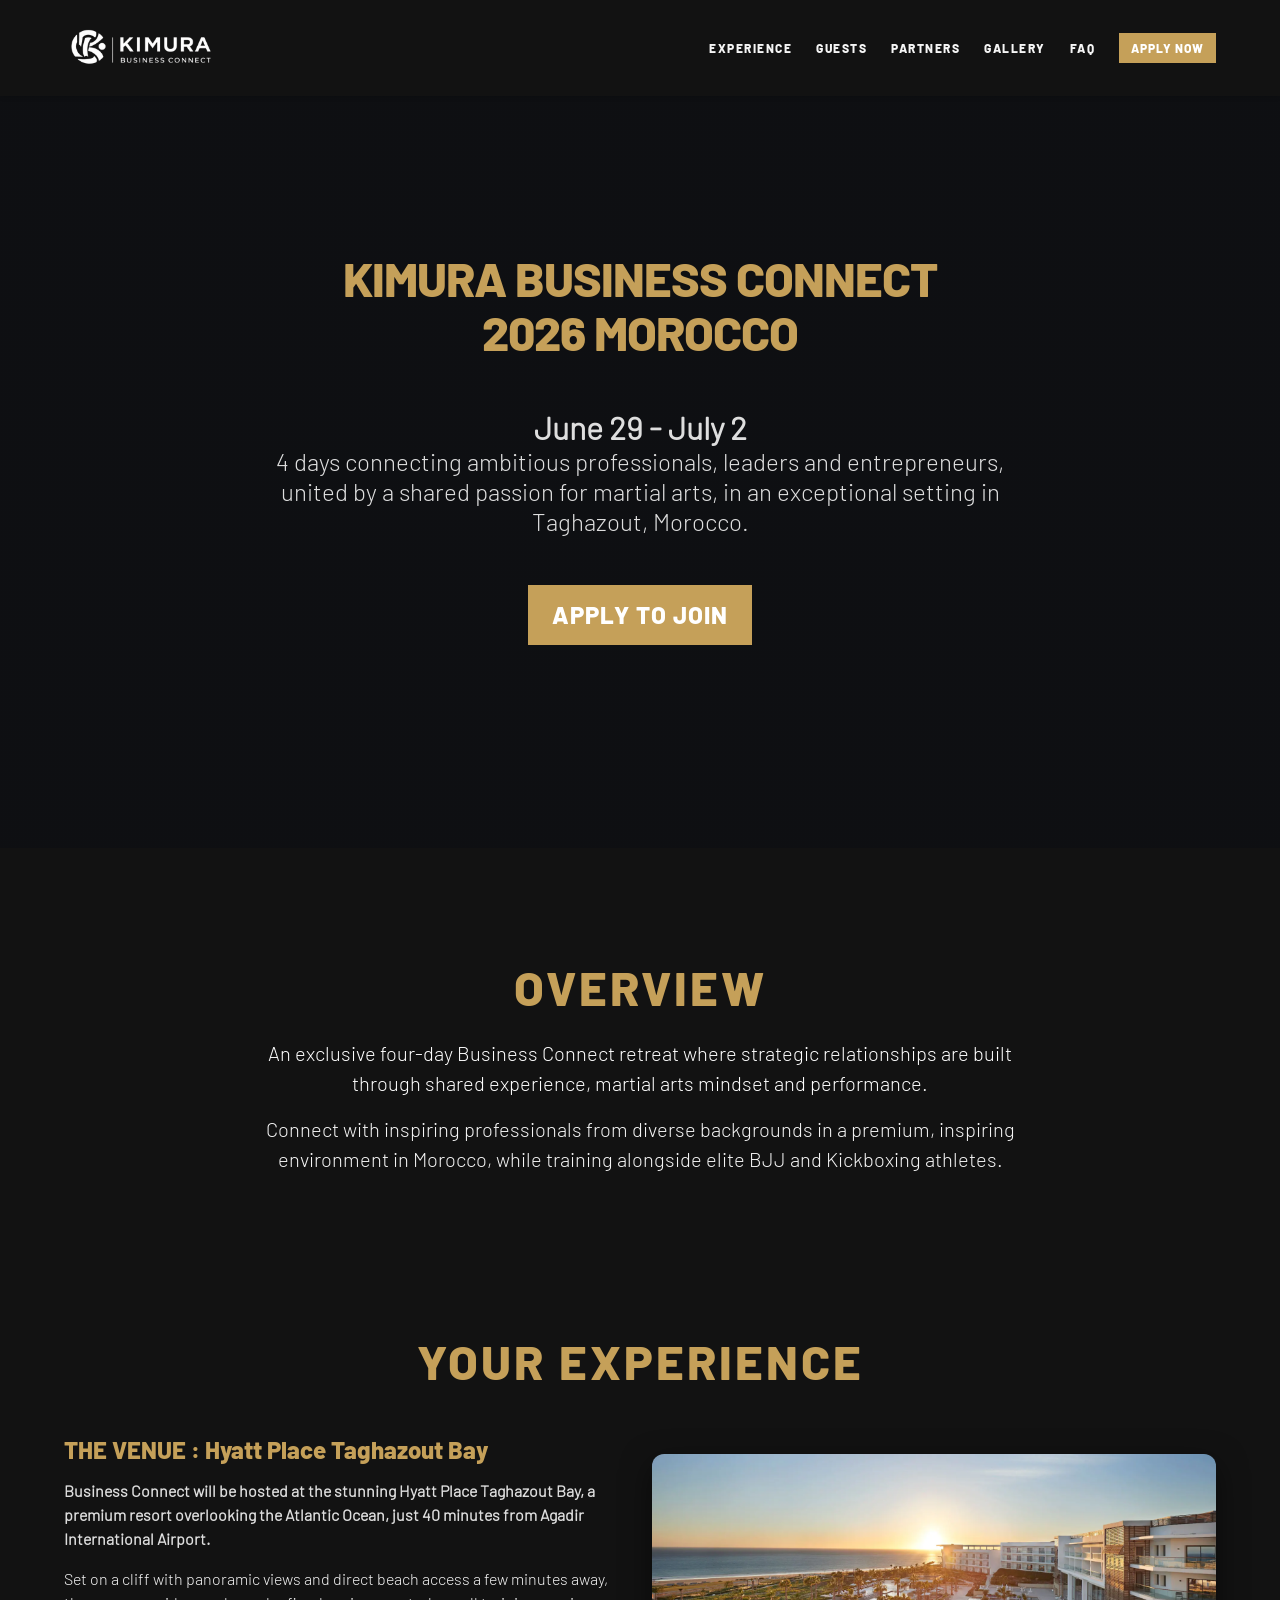
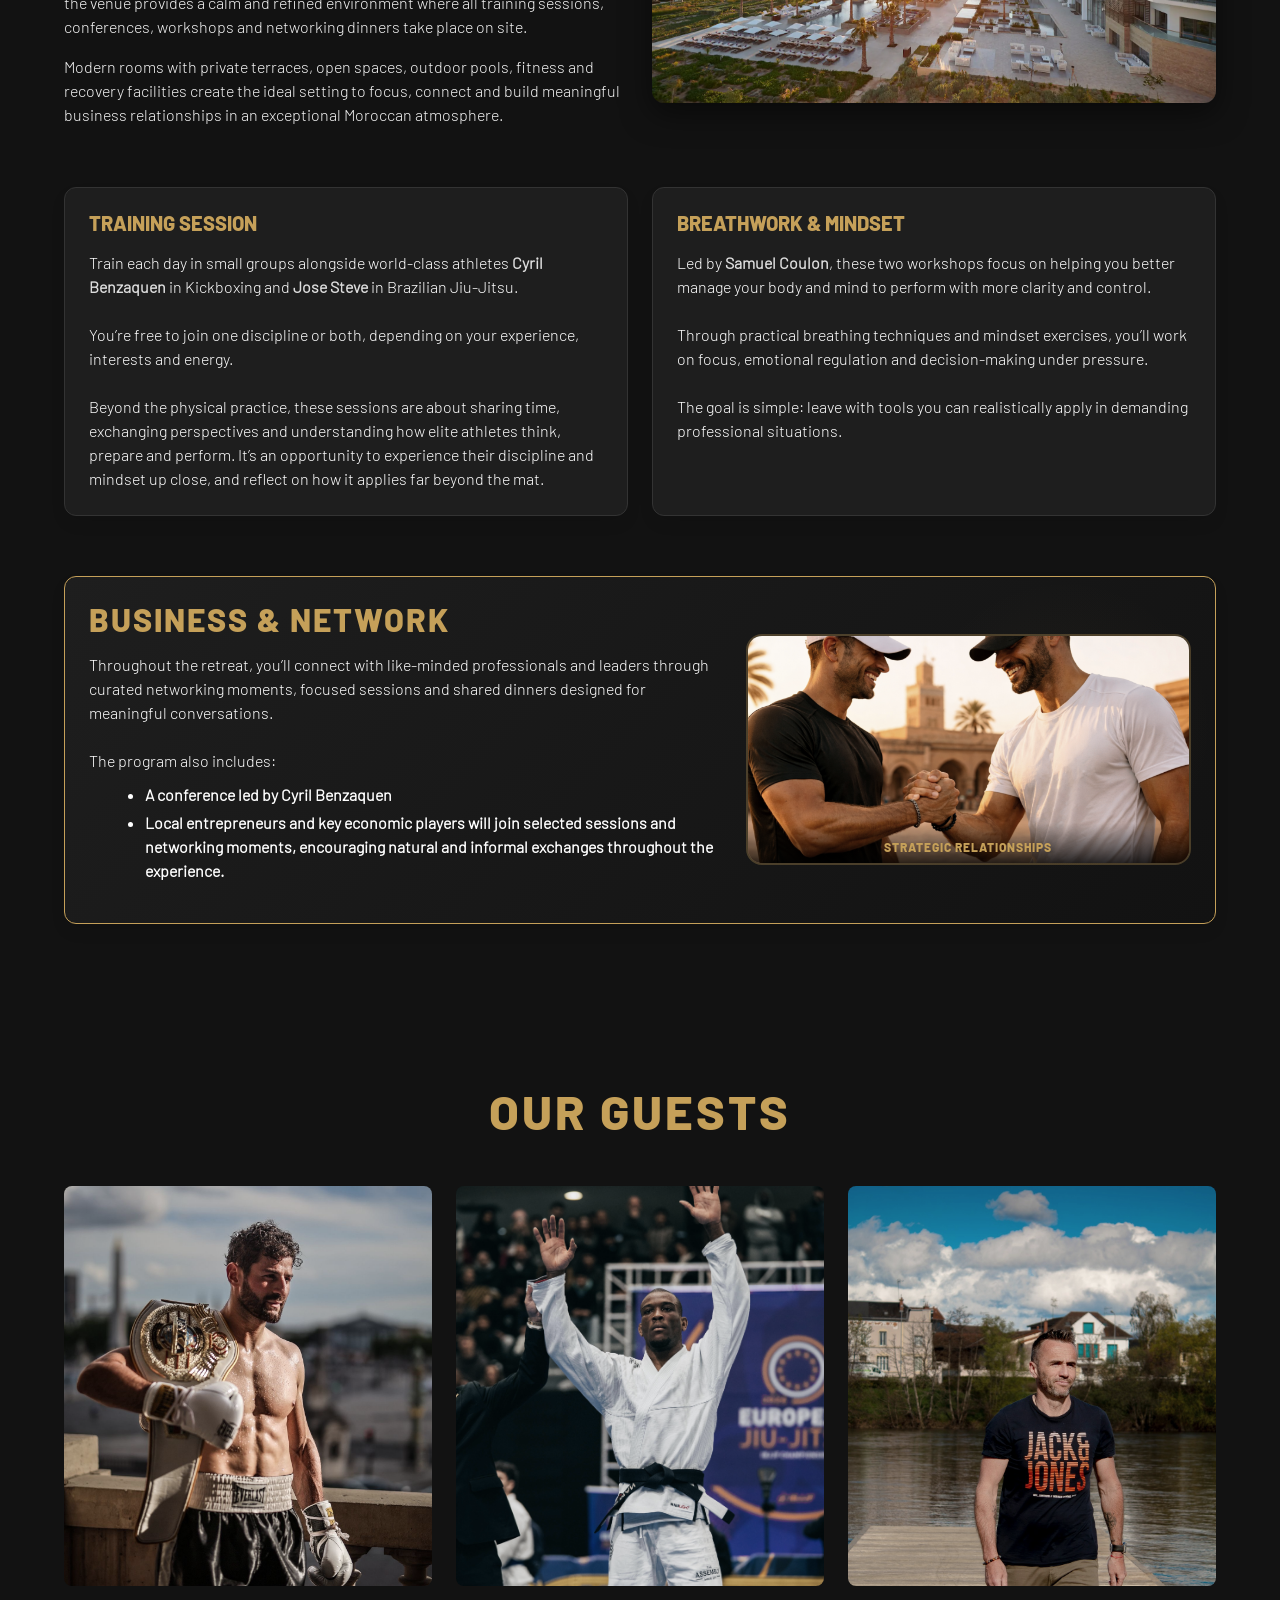
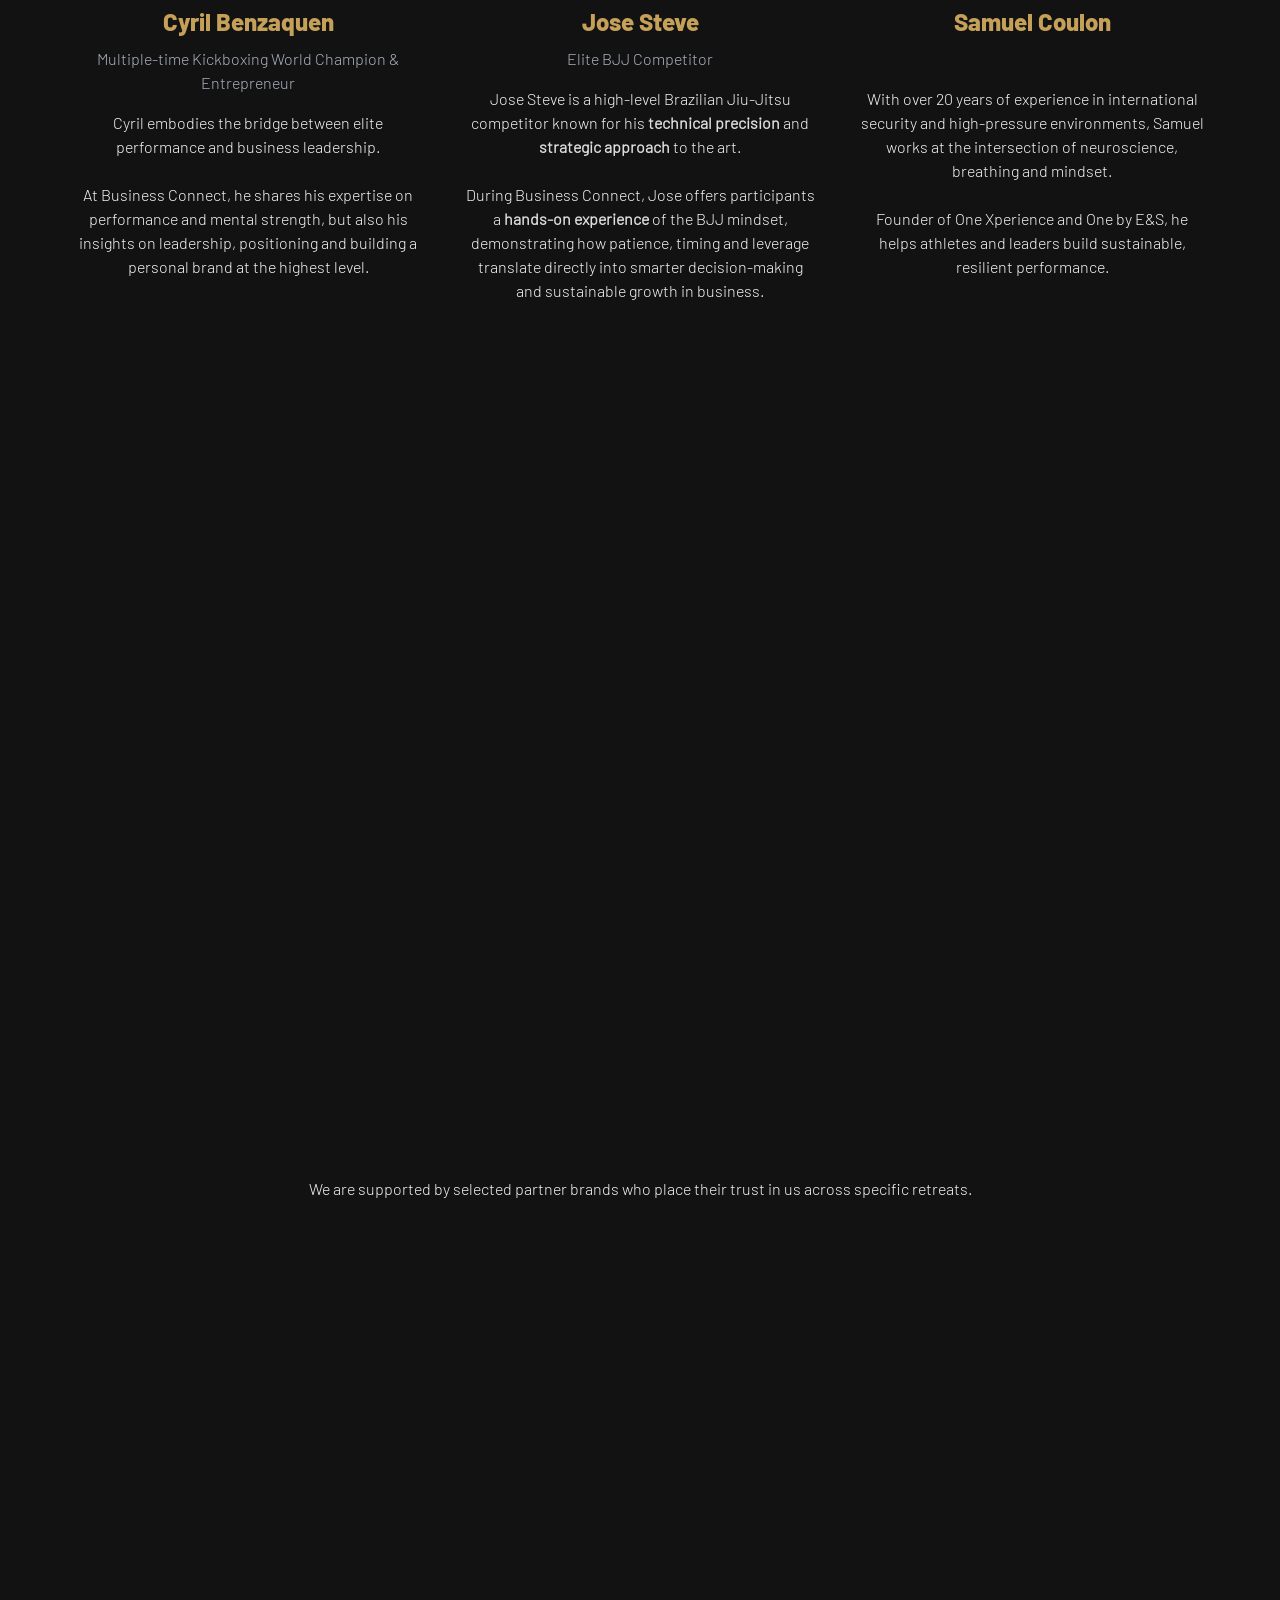
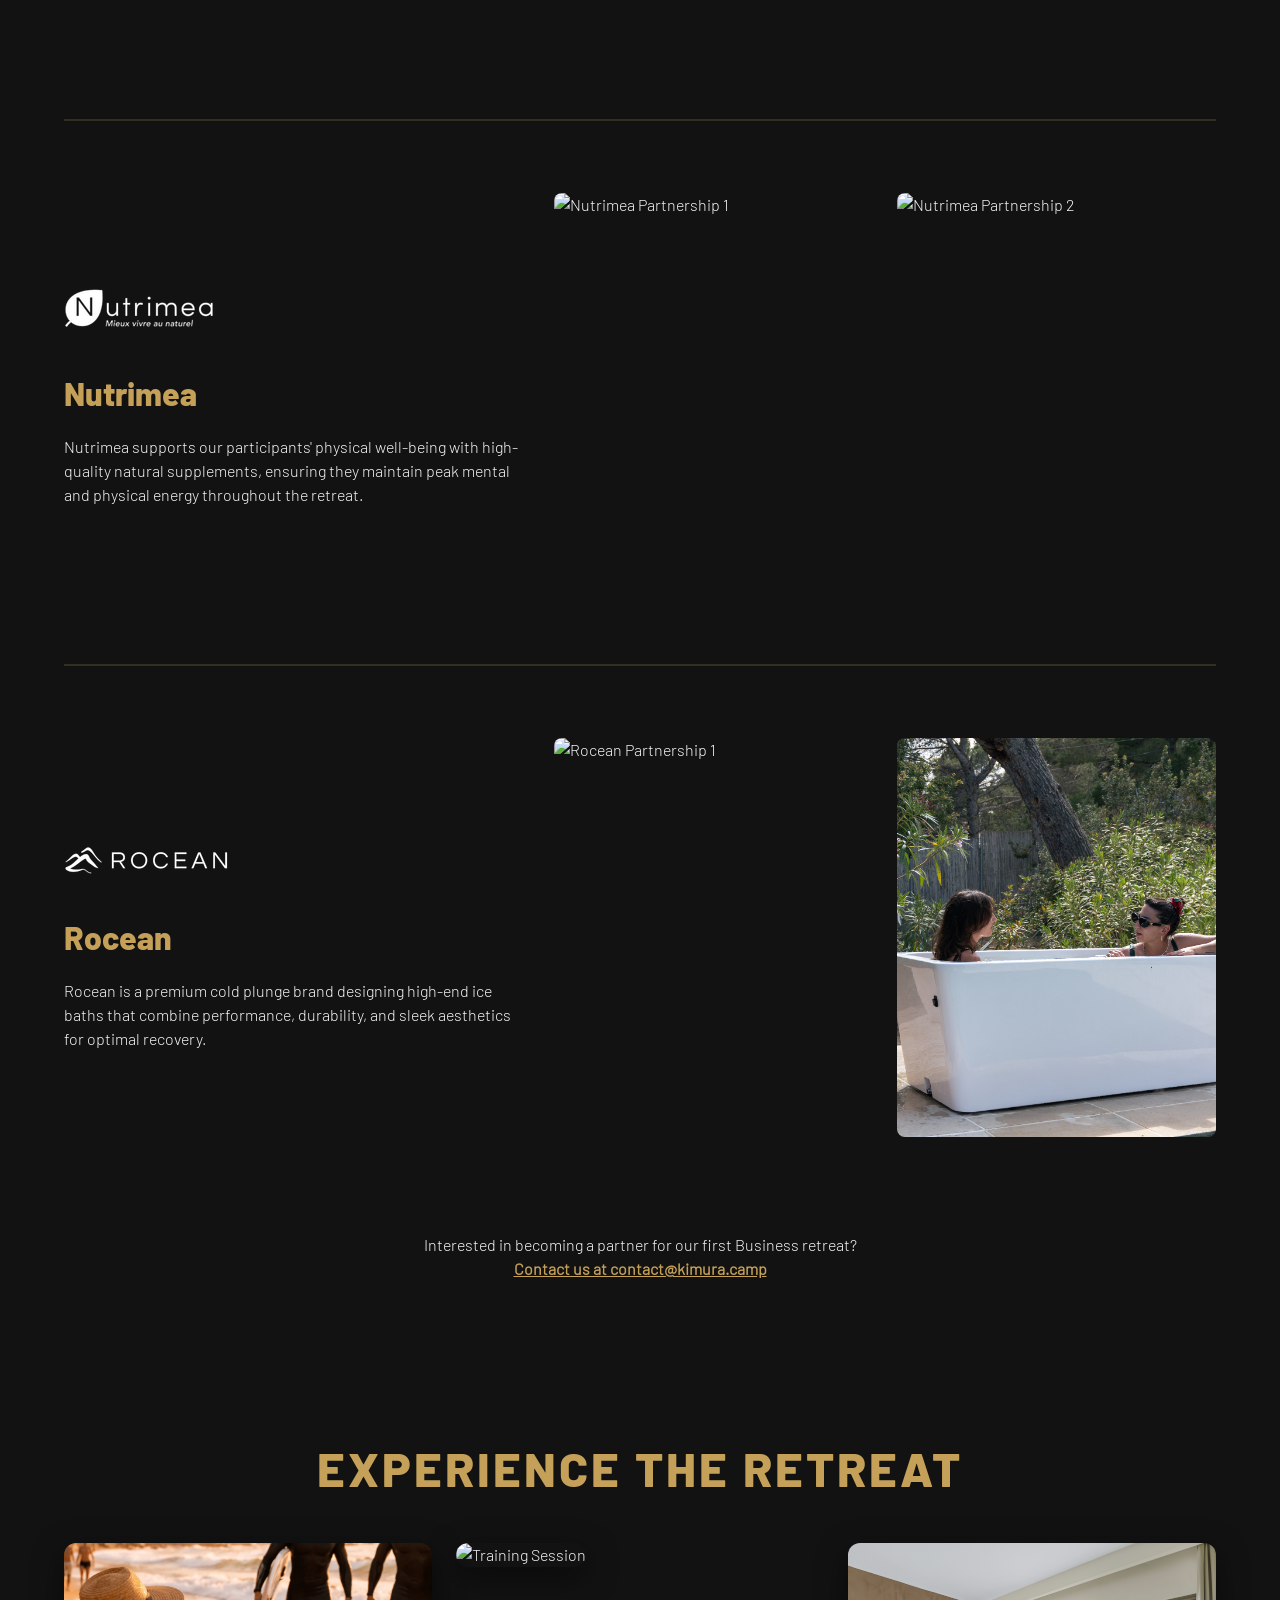
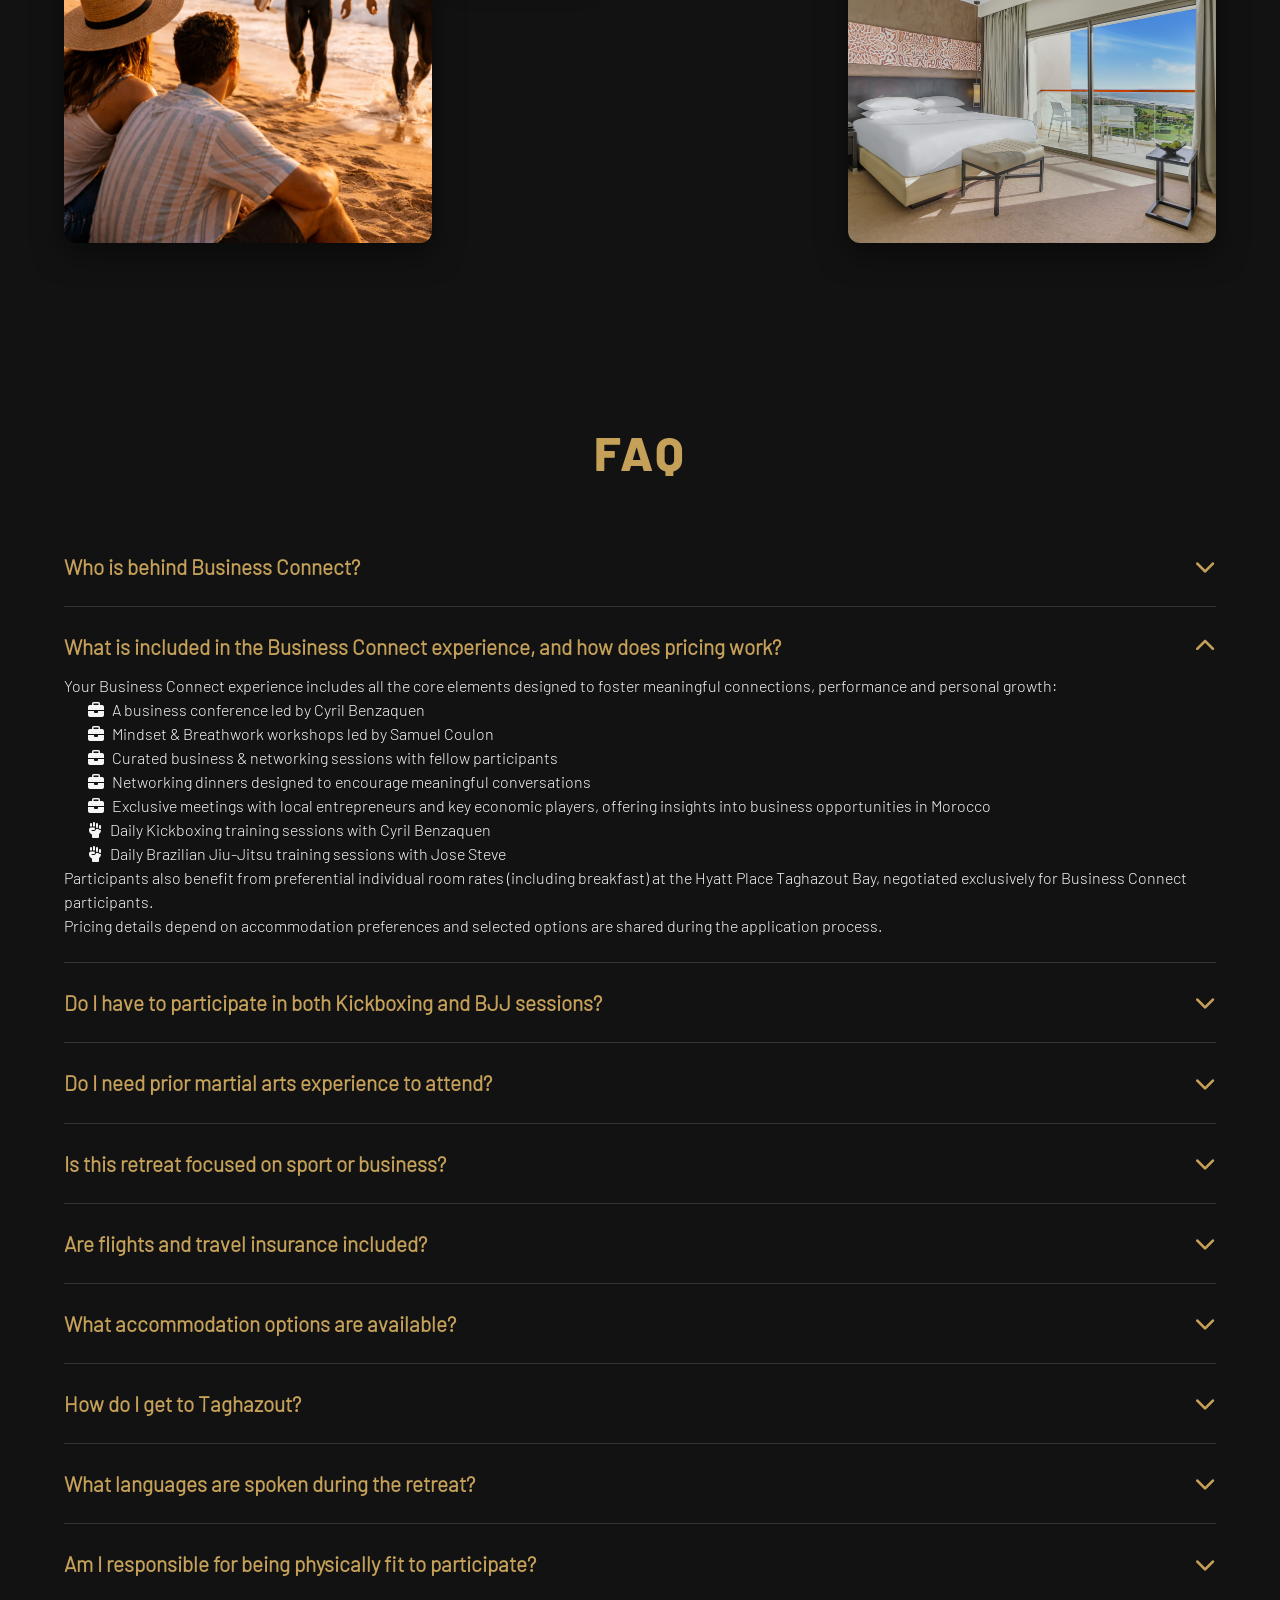
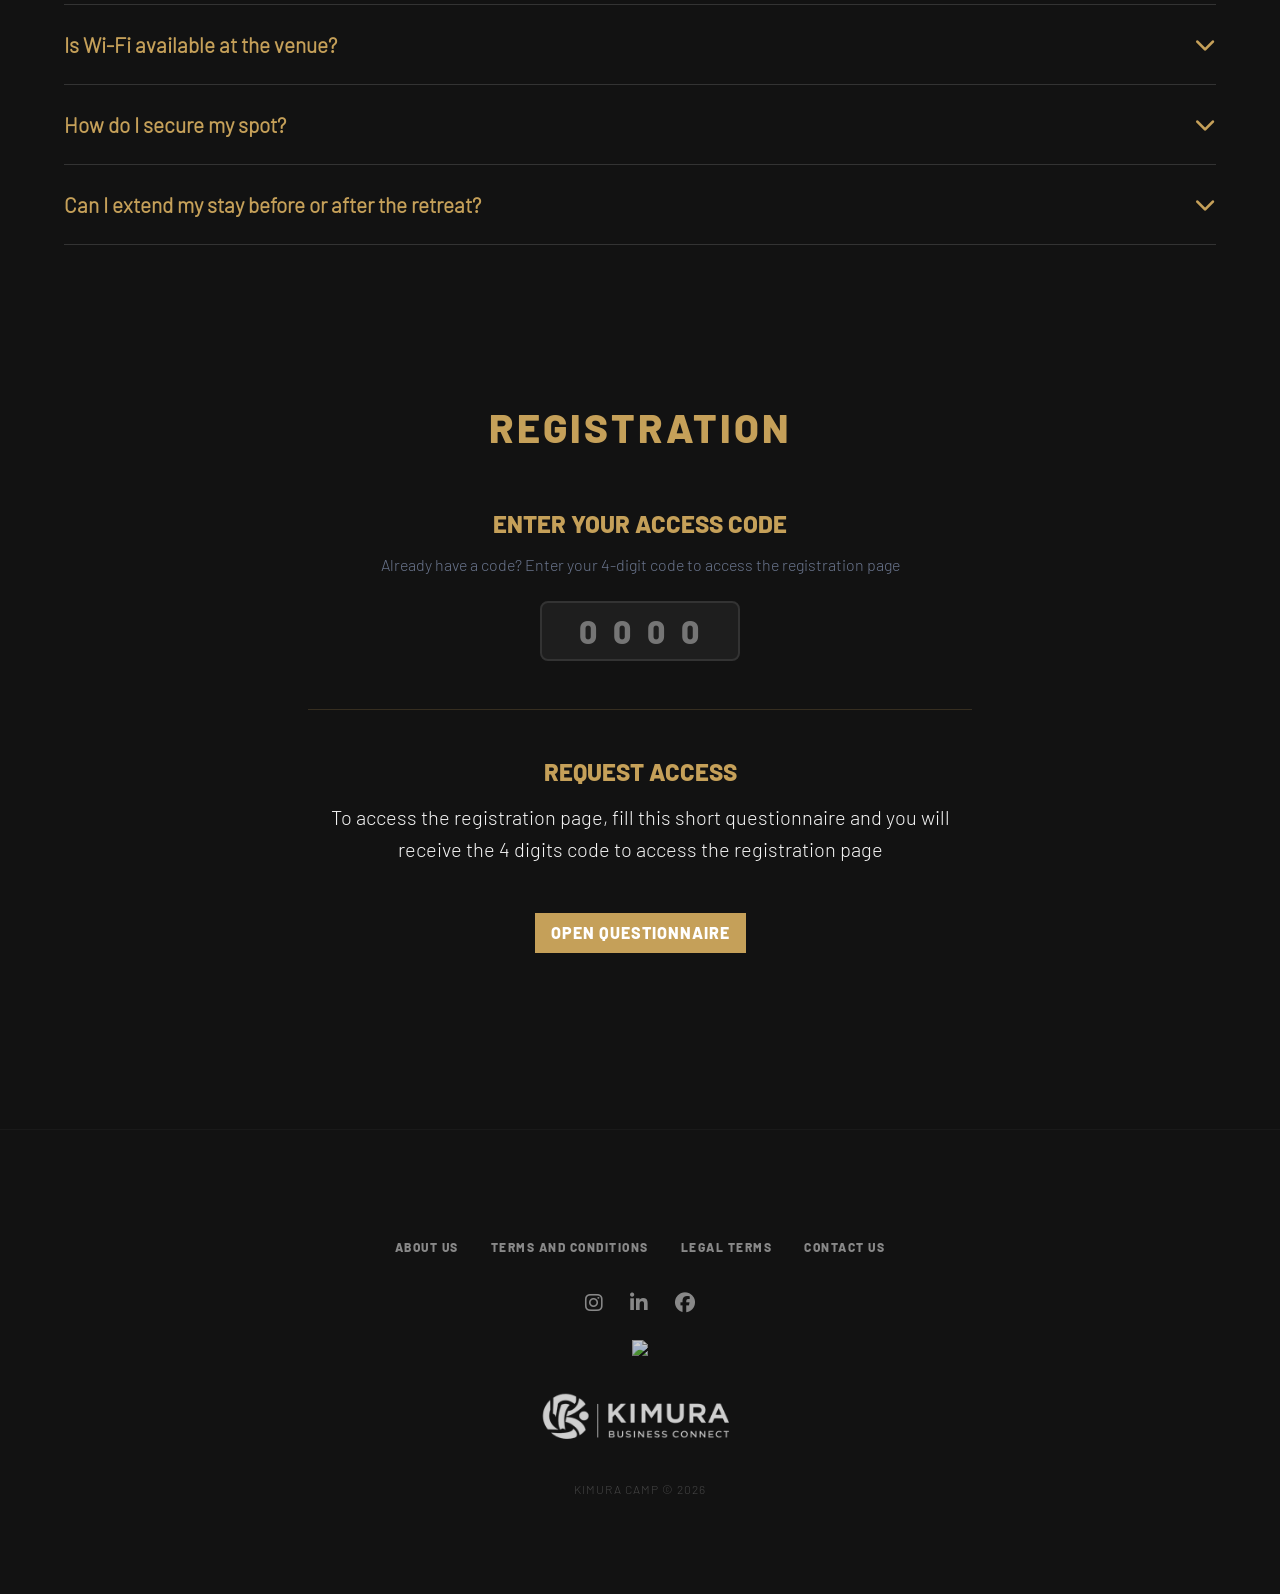
==== commit 4af29083: "update" ====
--- a/index.html
+++ b/index.html
@@ -68,12 +68,11 @@
                 <a class="navbar-item" href="#partners">Partners</a>
                 <a class="navbar-item" href="#gallery">Gallery</a>
                 <a class="navbar-item" href="#faq">FAQ</a>
-                <a class="navbar-item" href="#registration" style="color: var(--accent-gold); font-weight: bold;">Registration</a>
                 <div class="navbar-item">
                     <div class="buttons">
-                        <button class="button is-primary is-continuous js-modal-trigger" data-target="modal-apply">
+                        <a class="button is-primary is-continuous" href="#registration">
                             Apply Now
-                        </button>
+                        </a>
                     </div>
                 </div>
             </div>
@@ -86,7 +85,7 @@
     <div class="hero-body">
         <div class="container has-text-centered">
             <div class="columns is-centered">
-                <div class="column is-8">
+                <div class="column is-8 mt-6 fadeInUp">
                     <p class="subtitle is-spaced is-size-4-tablet section-title mb-6 is-hidden-mobile is-hidden-tablet"
                        style="font-family: var(--font-primary); font-style: normal; letter-spacing: 3px; opacity: 1;">
                         Where Business Meets the Martial Arts Mindset
@@ -100,10 +99,9 @@
                         in an exceptional setting in Taghazout, Morocco.
                     </p>
                     <div class="buttons is-centered mt-6 fadeInUp delay-2">
-                        <button class="button is-primary is-large is-continuous js-modal-trigger"
-                                data-target="modal-apply">
+                        <a class="button is-primary is-large is-continuous" href="#registration">
                             Apply to Join
-                        </button>
+                        </a>
                     </div>
                 </div>
             </div>
@@ -681,31 +679,33 @@
 <!-- Registration Section -->
 <section id="registration" class="section content-section">
     <div class="container content-constrained">
-        <h2 class="title section-title has-text-centered is-size-2 mb-6">REGISTRATION</h2>
+        <h2 class="title section-title has-text-centered is-size-2 mb-3">REGISTRATION</h2>
         <div class="columns is-centered">
             <div class="column is-8">
                 <div class="feature-card has-text-centered p-6">
-                    <p class="is-size-4 mb-6" style="line-height: 1.6;">
-                        To ensure group quality and alignment, participation is subject to application and validation.
-                    </p>
-                    <p class="is-size-5 mb-6 has-text-grey-light">
-                        Click below to fill out our application questionnaire and receive your access code
-                    </p>
-                    
+                    <!-- Step 1: Code Access -->
                     <div class="mb-6">
-                        <button class="button is-primary is-continuous js-modal-trigger" data-target="modal-apply">
-                            Apply Now
-                        </button>
-                    </div>
-
-                    <div style="border-top: 1px solid rgba(197, 160, 89, 0.2); padding-top: 3rem; margin-top: 3rem;">
-                        <h3 class="title is-4 mb-4" style="color: var(--accent-gold);">ALREADY HAVE A CODE?</h3>
-                        <p class="mb-5 has-text-grey">Enter your 4-digit code to access the event details</p>
+                        <h3 class="title is-4 mb-4" style="color: var(--accent-gold); text-transform: uppercase;">Enter your access code</h3>
+                        <p class="mb-5 has-text-grey">Already have a code? Enter your 4-digit code to access the registration page</p>
                         
                         <div id="registrationLock" class="is-flex is-justify-content-center">
-                            <input type="text" maxlength="4" class="code-input reg-code" inputmode="numeric" style="width: 200px; letter-spacing: 1rem; padding-left: 1rem;">
+                            <input type="text" maxlength="4" class="code-input reg-code" placeholder="0000" inputmode="numeric" style="width: 200px; letter-spacing: 1rem; padding-left: 1rem;">
                         </div>
                         <p id="regErrorMessage" class="has-text-danger mt-3 is-hidden">Incorrect code. Please try again.</p>
+                    </div>
+
+                    <div style="border-top: 1px solid rgba(197, 160, 89, 0.2); padding-top: 3rem; margin-top: 3rem;">
+                        <!-- Step 2: Questionnaire -->
+                        <h3 class="title is-4 mb-4" style="color: var(--accent-gold); text-transform: uppercase;">Request access</h3>
+                        <p class="is-size-5 mb-6" style="line-height: 1.6;">
+                            To access the registration page, fill this short questionnaire and you will receive the 4 digits code to access the registration page
+                        </p>
+                        
+                        <div class="mb-4">
+                            <a class="button is-primary is-continuous" href="https://form.typeform.com/to/TELtz0C0" target="_blank">
+                                Open Questionnaire
+                            </a>
+                        </div>
                     </div>
                 </div>
             </div>
@@ -765,36 +765,6 @@
     </div>
 </footer>
 
-<!-- Modal Apply -->
-<div id="modal-apply" class="modal">
-    <div class="modal-background"></div>
-    <div class="modal-card">
-        <header class="modal-card-head">
-            <p class="modal-card-title title">Apply for Business Connect 2026</p>
-            <button class="delete" aria-label="close"></button>
-        </header>
-        <section class="modal-card-body">
-            <div class="content">
-                <p class="has-text-centered">To ensure group quality and alignment, participation is subject to application and validation.</p>
-                <p class="has-text-centered">Click below to fill out our application questionnaire :</p>
-                <div class="has-text-centered py-4">
-                    <a href="https://form.typeform.com/to/TELtz0C0"
-                       target="_blank" class="button is-primary is-large">
-                        Open Questionnaire
-                    </a>
-                </div>
-                <hr>
-                <p>Alternative contact methods:</p>
-                <ul>
-                    <li>Instagram: <a href="https://www.instagram.com/kimura.camp" style="color: var(--accent-gold);"
-                                      target="_blank">@kimura.camp</a></li>
-                    <li>Email: contact@kimura.camp</li>
-                </ul>
-            </div>
-        </section>
-    </div>
-</div>l
-
-<script src="js/private.js?v=1.5"></script>
+<script src="js/private.js?v=1.6"></script>
 </body>
 </html>
